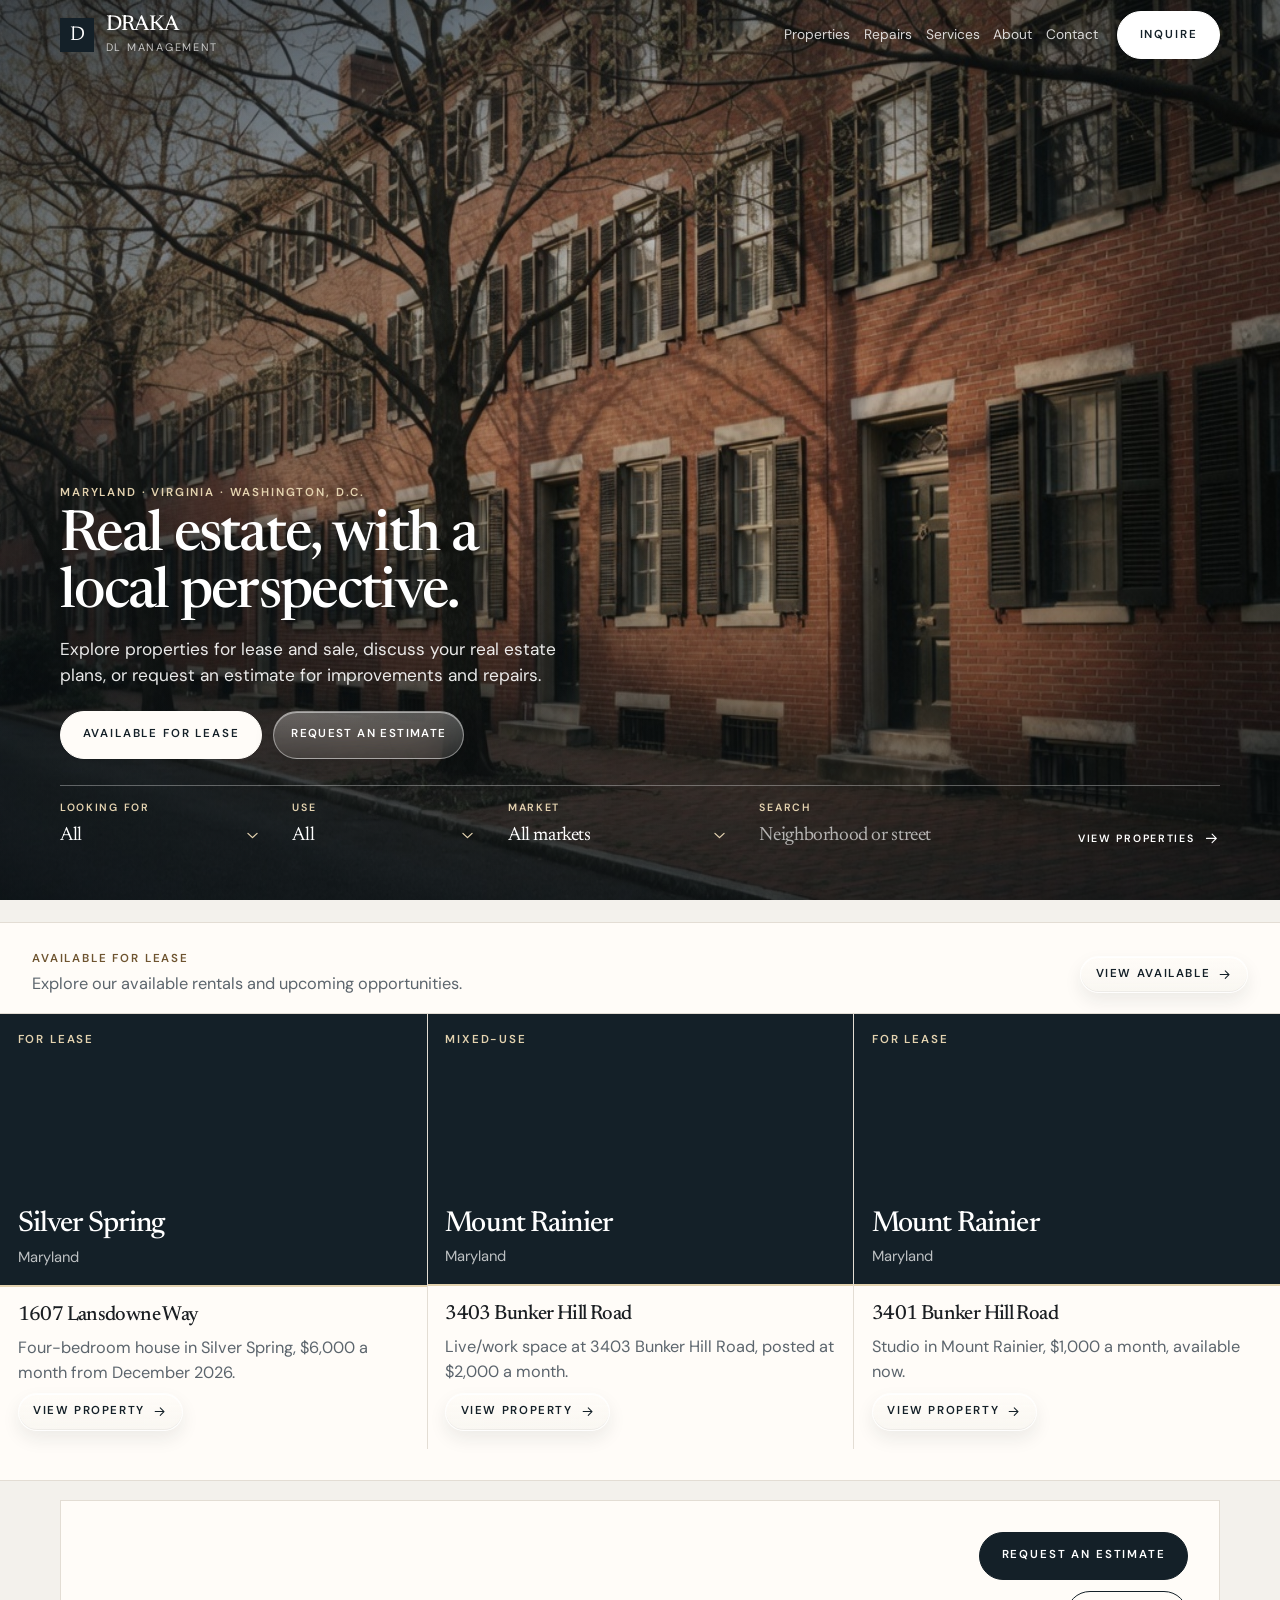
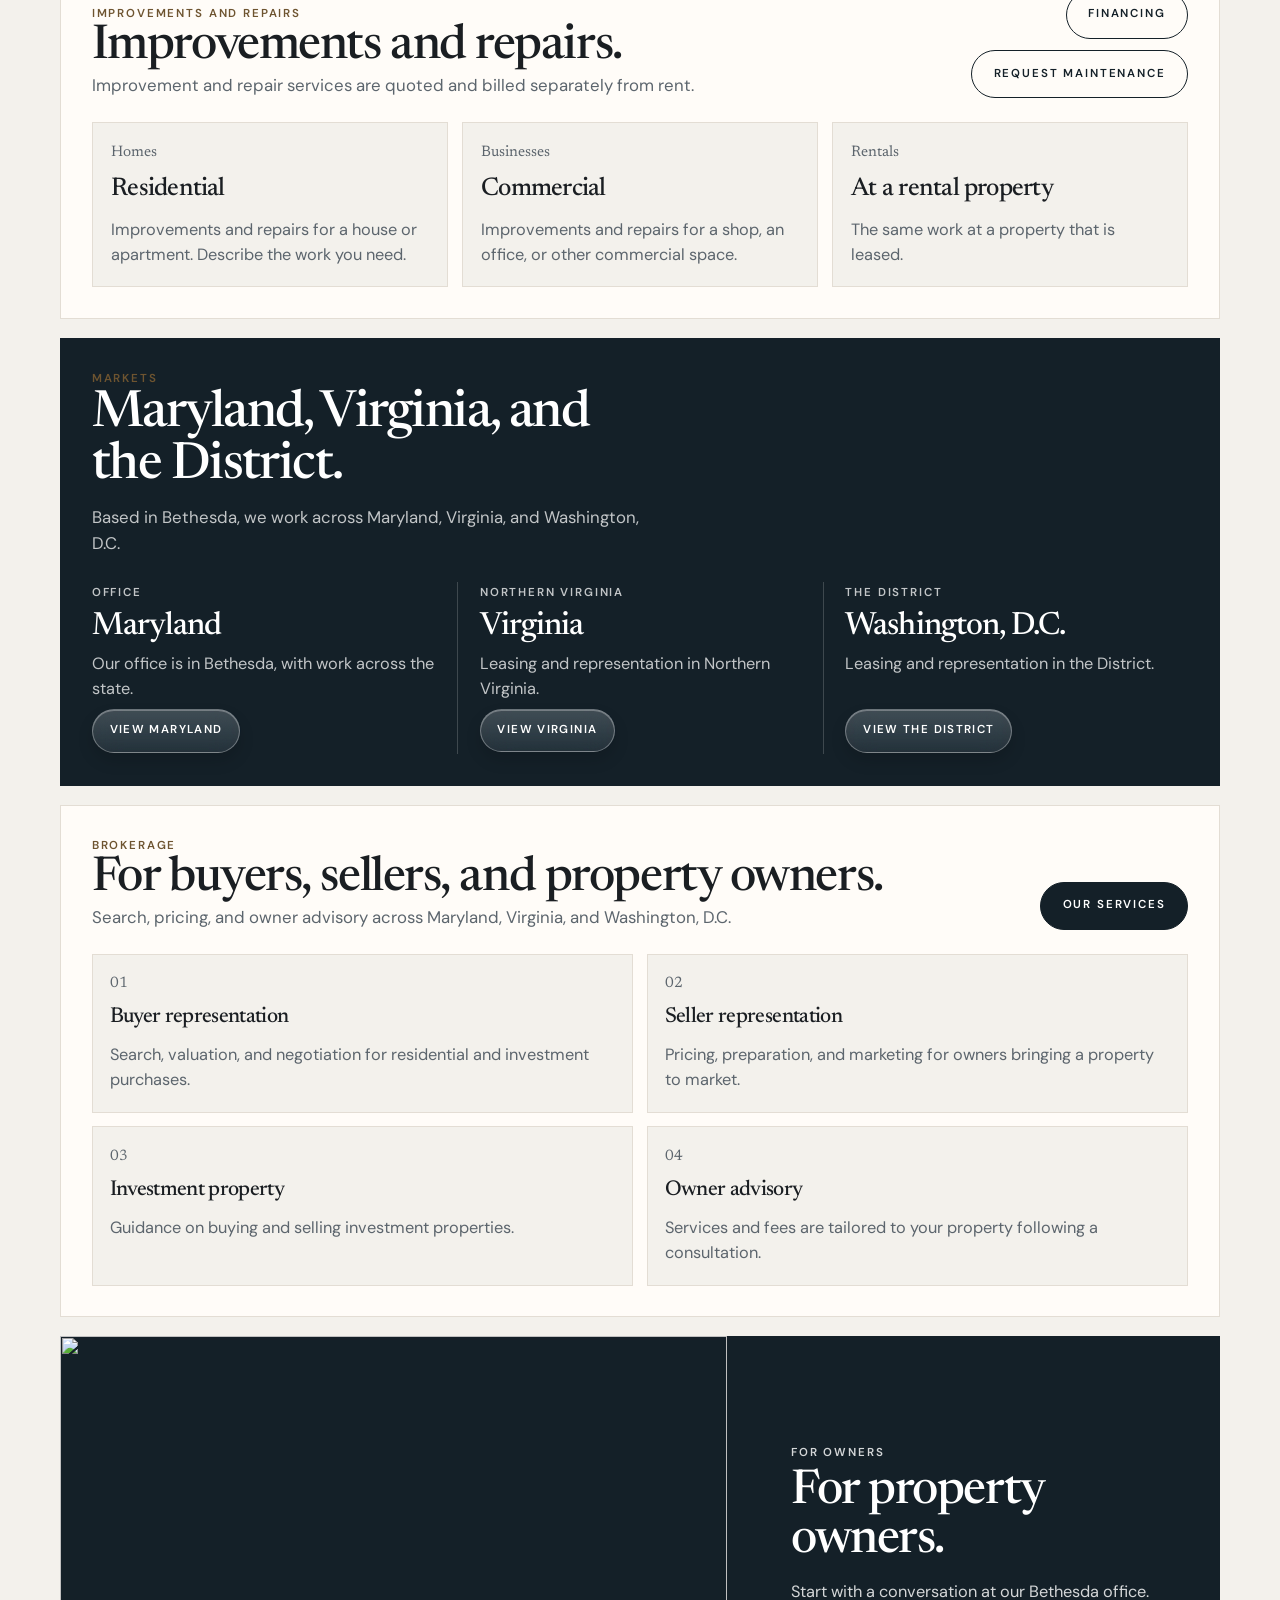
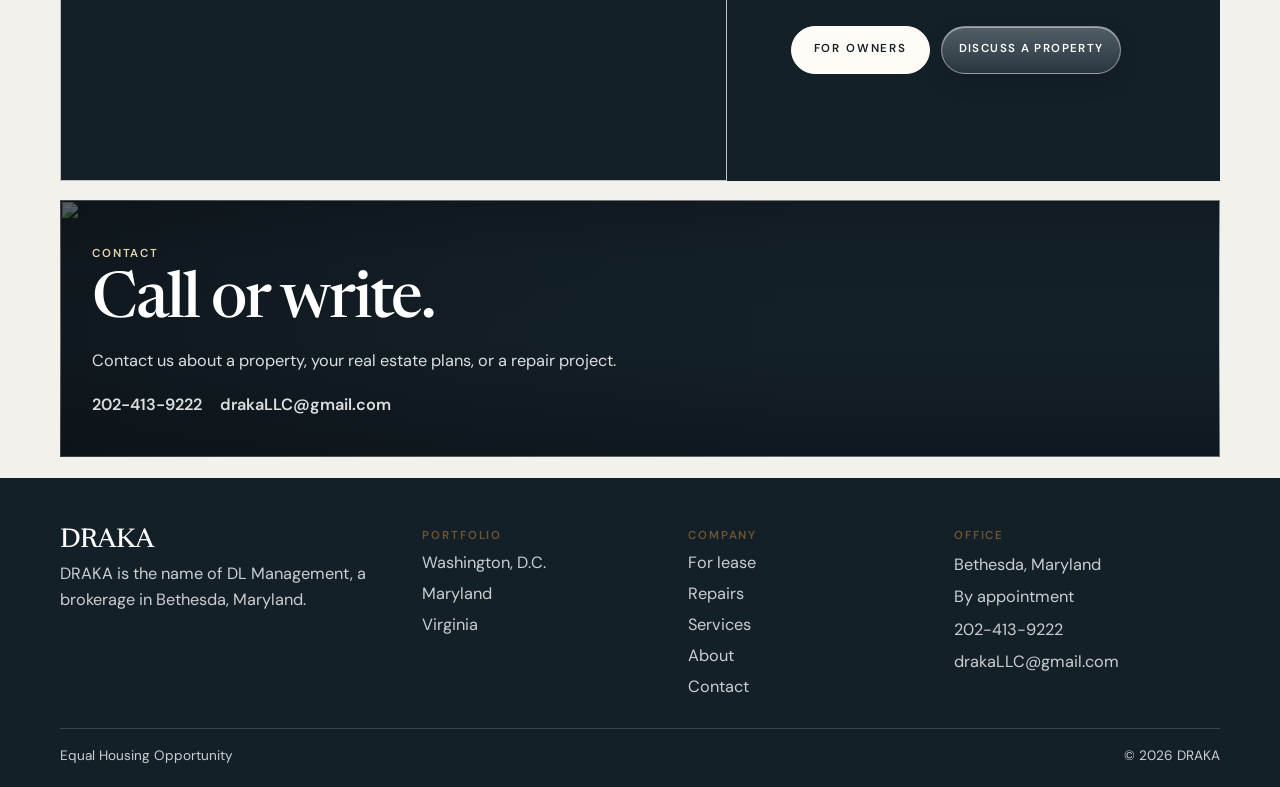
==== index.html @ e7afc197 "Rewrite the public copy and tighten the preview for launch. The preview stays out of search. Product" ====
<!DOCTYPE html>
<html lang="en">
<head>
  <meta charset="utf-8">
  <meta name="viewport" content="width=device-width, initial-scale=1">
  <title>DRAKA — DL Management</title>
  <meta name="description" content="Explore properties for lease and sale, discuss your real estate plans, or request an estimate for improvements and repairs.">
  <meta name="robots" content="noindex, nofollow">
  <link rel="canonical" href="index.html">
  <meta property="og:type" content="website">
  <meta property="og:site_name" content="DRAKA">
  <meta property="og:title" content="DRAKA — DL Management">
  <meta property="og:description" content="Explore properties for lease and sale, discuss your real estate plans, or request an estimate for improvements and repairs.">
  <meta property="og:url" content="https://aidenmvb.github.io/drakca-preview/">
  <meta property="og:image" content="https://aidenmvb.github.io/drakca-preview/images/home-hero.jpg">
  <meta name="twitter:card" content="summary_large_image">
  <meta name="twitter:title" content="DRAKA — DL Management">
  <meta name="twitter:description" content="Explore properties for lease and sale, discuss your real estate plans, or request an estimate for improvements and repairs.">
  <meta name="twitter:image" content="https://aidenmvb.github.io/drakca-preview/images/home-hero.jpg">
  <script type="application/ld+json">{"@context":"https://schema.org","@type":"RealEstateAgent","name":"DRAKA","alternateName":"DL Management","telephone":"+1-202-413-9222","email":"drakaLLC@gmail.com","address":{"@type":"PostalAddress","addressLocality":"Bethesda","addressRegion":"MD","addressCountry":"US"},"areaServed":["Maryland","Virginia","Washington, D.C."]}</script>
  <meta name="theme-color" content="#142028">
  <link rel="icon" href="favicon.svg" type="image/svg+xml">
  <link rel="preconnect" href="https://fonts.googleapis.com">
  <link rel="preconnect" href="https://fonts.gstatic.com" crossorigin>
  <link href="https://fonts.googleapis.com/css2?family=DM+Sans:ital,opsz,wght@0,9..40,400;0,9..40,500;0,9..40,600;0,9..40,700&family=Newsreader:opsz,wght@6..72,400;6..72,500;6..72,600&display=swap" rel="stylesheet">
  <link rel="stylesheet" href="css/styles.css?v=26">
</head>
<body data-page="home">
  <a class="skip" href="#main">Skip to content</a>
  <header class="site-header" id="header">
    <div class="wrap header-inner">
      <a class="brand" href="index.html">
        <span class="brand-mark" aria-hidden="true">D</span>
        <span class="brand-type"><span class="brand-name">DRAKA</span><span class="brand-sub">DL Management</span></span>
      </a>
      <button class="menu-toggle" type="button" aria-expanded="false" aria-controls="nav-panel">Menu</button>
      <nav class="nav-panel" id="nav-panel" aria-label="Primary">
        <a href="properties.html" data-nav="properties">Properties</a>
        <a href="improvements.html" data-nav="improvements">Repairs</a>
        <a href="services.html" data-nav="services">Services</a>
        <a href="about.html" data-nav="about">About</a>
        <a href="contact.html" data-nav="contact">Contact</a>
        <a class="btn nav-inquire" href="contact.html">Inquire</a>
      </nav>
    </div>
  </header>

  <main id="main">
    <section class="hero">
      <img class="hero-media" src="images/home-hero.jpg" alt="Brick townhouses with black shutters along a tree-lined street." width="1280" height="720" fetchpriority="high" decoding="async">
      <div class="hero-shade" aria-hidden="true"></div>
      <div class="wrap hero-content">
        <p class="eyebrow">Maryland · Virginia · Washington, D.C.</p>
        <h1>Real estate, with a local perspective.</h1>
        <p class="lede">Explore properties for lease and sale, discuss your real estate plans, or request an estimate for improvements and repairs.</p>
        <p class="hero-actions">
          <a class="btn" href="#lease">Available for lease</a>
          <a class="btn-glass" href="improvements.html#estimate">Request an estimate</a>
        </p>
        <form class="finder" action="properties.html#page" method="get">
          <label>
            <span>Looking for</span>
            <select name="intent">
              <option value="">All</option>
              <option value="rent">For rent</option>
            </select>
          </label>
          <label>
            <span>Use</span>
            <select name="type">
              <option value="">All</option>
              <option value="Residential">Residential</option>
              <option value="Commercial">Commercial</option>
              <option value="Retail">Retail</option>
            </select>
          </label>
          <label>
            <span>Market</span>
            <select name="state">
              <option value="">All markets</option>
              <option value="Maryland">Maryland</option>
              <option value="Virginia">Virginia</option>
              <option value="Washington, D.C.">Washington, D.C.</option>
            </select>
          </label>
          <label class="finder-query">
            <span>Search</span>
            <input type="search" name="q" placeholder="Neighborhood or street" autocomplete="off">
          </label>
          <button class="finder-go" type="submit">
            <span>View properties</span>
            <svg viewBox="0 0 24 24" aria-hidden="true"><path d="M5 12h14M13 6l6 6-6 6" fill="none" stroke="currentColor" stroke-width="1.6" stroke-linecap="round" stroke-linejoin="round"/></svg>
          </button>
        </form>
      </div>
    </section>

    <section class="section home-lease" id="lease">
      <div class="wrap">
        <div class="lease-intro">
          <h2 class="eyebrow">Available for lease</h2>
          <p class="lease-note">Explore our available rentals and upcoming opportunities.</p>
          <a class="lease-all btn-glass" id="lease-all" href="properties.html#available">View available <svg viewBox="0 0 24 24" aria-hidden="true"><path d="M5 12h14M13 6l6 6-6 6" fill="none" stroke="currentColor" stroke-width="1.6" stroke-linecap="round" stroke-linejoin="round"/></svg></a>
        </div>
        <div class="lease-row" id="lease-preview"></div>
        <p id="lease-empty" class="empty" hidden>No rentals are listed right now. Call us about what is coming available.</p>
      </div>
    </section>

    <section class="section home-repairs" id="repairs">
      <div class="wrap">
        <div class="section-head-row">
          <div>
            <p class="eyebrow">Improvements and repairs</p>
            <h2>Improvements and repairs.</h2>
            <p class="lede">Improvement and repair services are quoted and billed separately from rent.</p>
          </div>
          <div class="hero-actions">
            <a class="btn" href="improvements.html#estimate">Request an estimate</a>
            <a class="btn-line" href="improvements.html#financing">Financing</a>
            <a class="btn-line" href="improvements.html#maintenance">Request maintenance</a>
          </div>
        </div>
        <div class="steps">
          <article class="step">
            <p class="num">Homes</p>
            <h3>Residential</h3>
            <p>Improvements and repairs for a house or apartment. Describe the work you need.</p>
          </article>
          <article class="step">
            <p class="num">Businesses</p>
            <h3>Commercial</h3>
            <p>Improvements and repairs for a shop, an office, or other commercial space.</p>
          </article>
          <article class="step">
            <p class="num">Rentals</p>
            <h3>At a rental property</h3>
            <p>The same work at a property that is leased.</p>
          </article>
        </div>
      </div>
    </section>

    <section class="section home-markets" id="markets">
      <div class="wrap">
        <div class="section-head">
          <p class="eyebrow">Markets</p>
          <h2>Maryland, Virginia, and the District.</h2>
          <p class="lede">Based in Bethesda, we work across Maryland, Virginia, and Washington, D.C.</p>
        </div>
        <div class="markets">
          <a class="market" href="properties.html?state=Maryland#page">
            <p class="kicker">Office</p>
            <h3>Maryland</h3>
            <p>Our office is in Bethesda, with work across the state.</p>
            <span class="btn-glass">View Maryland</span>
          </a>
          <a class="market" href="properties.html?state=Virginia#page">
            <p class="kicker">Northern Virginia</p>
            <h3>Virginia</h3>
            <p>Leasing and representation in Northern Virginia.</p>
            <span class="btn-glass">View Virginia</span>
          </a>
          <a class="market" href="properties.html?state=Washington%2C%20D.C.#page">
            <p class="kicker">The District</p>
            <h3>Washington, D.C.</h3>
            <p>Leasing and representation in the District.</p>
            <span class="btn-glass">View the District</span>
          </a>
        </div>
      </div>
    </section>

    <section class="section home-practice" id="practice">
      <div class="wrap">
        <div class="section-head-row">
          <div>
            <p class="eyebrow">Brokerage</p>
            <h2>For buyers, sellers, and property owners.</h2>
            <p class="lede">Search, pricing, and owner advisory across Maryland, Virginia, and Washington, D.C.</p>
          </div>
          <a class="btn" href="services.html">Our services</a>
        </div>
        <div class="service-grid">
          <article class="service-card"><p class="num">01</p><h3>Buyer representation</h3><p>Search, valuation, and negotiation for residential and investment purchases.</p></article>
          <article class="service-card"><p class="num">02</p><h3>Seller representation</h3><p>Pricing, preparation, and marketing for owners bringing a property to market.</p></article>
          <article class="service-card"><p class="num">03</p><h3>Investment property</h3><p>Guidance on buying and selling investment properties.</p></article>
          <article class="service-card"><p class="num">04</p><h3>Owner advisory</h3><p>Services and fees are tailored to your property following a consultation.</p></article>
        </div>
      </div>
    </section>

    <section class="band">
      <img src="images/clarendon.jpg" alt="" width="1248" height="832" loading="lazy" decoding="async">
      <div class="band-copy">
        <p class="eyebrow">For owners</p>
        <h2>For property owners.</h2>
        <p>Start with a conversation at our Bethesda office.</p>
        <div class="hero-actions">
          <a class="btn" href="services.html#owners">For owners</a>
          <a class="btn-glass" href="services.html#owner-start">Discuss a property</a>
        </div>
      </div>
    </section>

    <section class="close">
      <img src="images/wisconsin.jpg" alt="" width="1248" height="832" loading="lazy" decoding="async">
      <div class="hero-shade" aria-hidden="true"></div>
      <div class="wrap close-copy">
        <p class="eyebrow">Contact</p>
        <h2>Call or write.</h2>
        <p>Contact us about a property, your real estate plans, or a repair project.</p>
        <p class="contact-line">
          <a data-phone href=""></a>
          <a data-email href=""></a>
        </p>
      </div>
    </section>
  </main>

  <footer class="site-footer">
    <div class="wrap foot-grid">
      <div>
        <p class="brand-name">DRAKA</p>
        <p>DRAKA is the name of DL Management, a brokerage in Bethesda, Maryland.</p>
      </div>
      <div>
        <p class="foot-label">Portfolio</p>
        <a href="properties.html?state=Washington%2C%20D.C.">Washington, D.C.</a>
        <a href="properties.html?state=Maryland">Maryland</a>
        <a href="properties.html?state=Virginia">Virginia</a>
      </div>
      <div>
        <p class="foot-label">Company</p>
        <a href="properties.html?intent=rent">For lease</a>
        <a href="improvements.html">Repairs</a>
        <a href="services.html">Services</a>
        <a href="about.html">About</a>
        <a href="contact.html">Contact</a>
      </div>
      <div>
        <p class="foot-label">Office</p>
        <p>Bethesda, Maryland</p>
        <p>By appointment</p>
        <p><a data-phone href=""></a></p>
        <p><a data-email href=""></a></p>
      </div>
    </div>
    <div class="wrap legal">
      <span class="eho">Equal Housing Opportunity</span>
      <span>© <span id="year">2026</span> DRAKA</span>
    </div>
  </footer>
  <script src="js/data.js"></script>
  <script src="js/portal-preview-origin.js"></script>
  <script src="js/portal-config.js"></script>
  <script src="js/portal-listings.js"></script>
  <script src="js/site.js"></script>
</body>
</html>
---- css/styles.css ----
:root {
  --navy: #142028;
  --navy-2: #1d303b;
  --ink: #1a1e22;
  --muted: #5c656d;
  --line: #e3ddd4;
  --bg: #f3f1ec;
  --white: #fffcf8;
  --brass: #6e5430;
  --serif: "Newsreader", "Iowan Old Style", Georgia, serif;
  --sans: "DM Sans", "Avenir Next", "Segoe UI", sans-serif;
  --pad: clamp(1.15rem, 3vw, 2rem);
  --max: 1160px;
  --header: 4.4rem;
  color-scheme: light;
}

*, *::before, *::after { box-sizing: border-box; }
[hidden] { display: none !important; }
html { scroll-behavior: smooth; }
body {
  margin: 0;
  background: var(--bg);
  color: var(--ink);
  font-family: var(--sans);
  font-size: 1.02rem;
  line-height: 1.55;
  text-rendering: optimizeLegibility;
}
body.nav-open { overflow: hidden; }
img { max-width: 100%; display: block; }
button, input, select, textarea { font: inherit; color: inherit; }
button { cursor: pointer; }
h1, h2, h3, p { margin: 0; }
a { color: inherit; }
:focus-visible { outline: 2px solid var(--navy); outline-offset: 3px; }
.hero :focus-visible,
.page-hero :focus-visible,
.close :focus-visible,
.band :focus-visible,
.home-markets :focus-visible { outline-color: #f6f1e6; }
::selection { background: var(--navy); color: white; }

.skip {
  position: absolute; left: var(--pad); top: -4rem;
  background: var(--navy); color: white; padding: 0.5rem 0.75rem; z-index: 80;
}
.skip:focus { top: 0.5rem; }
.wrap { width: min(var(--max), calc(100% - var(--pad) * 2)); margin-inline: auto; }
.eyebrow, .kicker, .foot-label, .filter-label {
  font-size: 0.72rem;
  letter-spacing: 0.16em;
  text-transform: uppercase;
  color: var(--brass);
  font-weight: 600;
}
.lede { color: var(--muted); max-width: 40rem; font-size: 1.05rem; }
h1, h2, .brand-name, .card h3, .market h3 {
  font-family: var(--serif);
  font-weight: 500;
  letter-spacing: -0.03em;
  line-height: 1.02;
}

.site-header {
  position: fixed; inset: 0 0 auto 0; z-index: 40;
  background: transparent;
  border-bottom: 1px solid transparent;
  color: white;
  transition: background .2s ease, border-color .2s ease, color .2s ease;
}
.site-header.is-scrolled,
body.nav-open .site-header {
  background: var(--white);
  border-bottom-color: var(--line);
  color: var(--navy);
}
.header-inner {
  height: var(--header);
  display: flex;
  align-items: center;
  gap: 1.25rem;
  position: relative;
}
.brand {
  display: flex; align-items: center; gap: 0.7rem;
  text-decoration: none; margin-right: auto;
}
.brand-mark {
  width: 2.15rem; height: 2.15rem;
  display: grid; place-items: center;
  background: var(--navy); color: white;
  font-family: var(--serif); font-size: 1.25rem;
}
.brand-name { display: block; font-size: 1.35rem; line-height: 1; color: inherit; }
.brand-sub {
  display: block; margin-top: 0.15rem;
  font-family: var(--sans); font-size: 0.68rem;
  letter-spacing: 0.16em; text-transform: uppercase; color: inherit; opacity: .72;
}
.nav-panel { display: flex; align-items: center; gap: 0.85rem; }
.nav-panel a:not(.btn) {
  text-decoration: none;
  font-size: 0.86rem;
  color: inherit;
  opacity: .82;
  padding: 0.35rem 0;
  border-bottom: 2px solid transparent;
}
.nav-panel a:not(.btn):hover { opacity: 1; }
.nav-panel a[aria-current="page"] { opacity: 1; border-bottom-color: #e4d3b0; }
.site-header.is-scrolled .nav-panel a[aria-current="page"],
body.nav-open .site-header .nav-panel a[aria-current="page"] { border-bottom-color: var(--brass); }
.nav-inquire {
  margin-left: 0.35rem;
  min-height: 2.5rem;
  padding: 0 1.15rem;
  opacity: 1;
  background: white;
  color: var(--navy);
  border-color: white;
}
.site-header.is-scrolled .nav-inquire,
body.nav-open .nav-inquire {
  background: var(--navy);
  color: white;
  border-color: var(--navy);
}
.menu-toggle {
  display: none;
  height: 2.5rem; padding: 0 0.85rem;
  border: 1px solid rgba(255,255,255,.55);
  background: transparent;
  color: inherit;
}
.site-header.is-scrolled .menu-toggle,
body.nav-open .menu-toggle {
  border-color: var(--line);
  background: var(--white);
  color: var(--navy);
}

.btn, .btn-ghost, .btn-line, .btn-text {
  display: inline-flex; align-items: center; justify-content: center;
  text-decoration: none;
  font-size: 0.72rem; font-weight: 600;
  letter-spacing: 0.16em; text-transform: uppercase;
  transition: background .3s ease, color .3s ease, border-color .3s ease;
}
.btn, .btn-line, .btn-glass {
  max-width: 100%;
  white-space: normal;
  text-align: center;
  line-height: 1.3;
}
.btn, .btn-line {
  min-height: 3rem; padding: 0.75rem 1.35rem;
  border: 1px solid transparent; border-radius: 999px;
}
.btn { background: var(--navy); color: white; border-color: var(--navy); }
.site-header .nav-inquire { background: white; color: var(--navy); border-color: white; }
.site-header.is-scrolled .nav-inquire,
body.nav-open .site-header .nav-inquire { background: var(--navy); color: white; border-color: var(--navy); }
.btn:hover { background: #0d171c; }
.btn-text, .btn-ghost {
  min-height: 0; padding: 0.35rem 0;
  background: none; border: 0; border-radius: 0;
  color: inherit;
  border-bottom: 1px solid transparent;
}
.btn-text:hover, .btn-ghost:hover { border-bottom-color: currentColor; }
.btn-line { background: transparent; color: var(--navy); border-color: var(--navy); }
.btn-line:hover { background: var(--navy); color: white; }
.btn-block { width: 100%; }
.btn-glass {
  display: inline-flex;
  align-items: center;
  justify-content: center;
  gap: 0.45rem;
  min-height: 2.7rem;
  min-width: 0;
  padding: 0.65rem 1.05rem;
  border-radius: 999px;
  text-decoration: none;
  font-size: 0.72rem;
  font-weight: 600;
  letter-spacing: 0.12em;
  text-transform: uppercase;
  color: var(--navy);
  background: linear-gradient(180deg, rgba(255,252,248,.78), rgba(243,241,236,.48));
  border: 1px solid rgba(255,255,255,.82);
  box-shadow:
    inset 0 1px 0 rgba(255,255,255,.92),
    inset 0 -1px 0 rgba(20,32,40,.05),
    0 8px 18px rgba(20,32,40,.08);
  backdrop-filter: blur(16px) saturate(1.45);
  -webkit-backdrop-filter: blur(16px) saturate(1.45);
}
.btn-glass:hover {
  color: var(--navy);
  background: linear-gradient(180deg, rgba(255,252,248,.92), rgba(243,241,236,.7));
}
.btn-glass-strong {
  color: white;
  background: linear-gradient(180deg, rgba(56,78,92,.78), rgba(20,32,40,.72));
  border-color: rgba(255,255,255,.28);
  box-shadow:
    inset 0 1px 0 rgba(255,255,255,.32),
    0 10px 22px rgba(20,32,40,.16);
}
.btn-glass-strong:hover { color: white; background: linear-gradient(180deg, rgba(56,78,92,.9), rgba(20,32,40,.84)); }
.btn-glass-plain {
  letter-spacing: 0;
  text-transform: none;
  font-size: 0.95rem;
}
.hero .btn-glass,
.page-hero .btn-glass,
.band .btn-glass,
.close .btn-glass {
  color: white;
  background: linear-gradient(180deg, rgba(255,255,255,.28), rgba(255,255,255,.1));
  border-color: rgba(255,255,255,.42);
  box-shadow:
    inset 0 1px 0 rgba(255,255,255,.48),
    0 8px 20px rgba(0,0,0,.16);
}
.hero .btn-glass:hover,
.page-hero .btn-glass:hover,
.band .btn-glass:hover,
.close .btn-glass:hover {
  color: white;
  background: linear-gradient(180deg, rgba(255,255,255,.4), rgba(255,255,255,.16));
}

.hero {
  position: relative;
  width: 100%;
  max-width: 100%;
  min-width: 0;
  min-height: 100svh;
  display: flex;
  align-items: flex-end;
  color: white;
  background: var(--navy);
  overflow: hidden;
}
.hero-media, .hero-shade { position: absolute; inset: 0; }
.hero-media { width: 100%; height: 100%; max-width: none; object-fit: cover; object-position: 58% 42%; }
.hero-shade {
  background:
    linear-gradient(180deg, rgba(10,16,20,.62) 0%, rgba(10,16,20,.18) 22%, rgba(10,16,20,.12) 48%, rgba(10,16,20,.72) 100%),
    linear-gradient(100deg, rgba(10,16,20,.5) 0%, rgba(10,16,20,.16) 46%, rgba(10,16,20,0) 72%);
}
body[data-page="home"] .hero-media { object-position: 68% 46%; }
body[data-page="home"] .hero-shade {
  background:
    linear-gradient(180deg, rgba(10,16,20,.36) 0%, rgba(10,16,20,.04) 24%, rgba(10,16,20,0) 56%, rgba(10,16,20,.5) 100%),
    linear-gradient(96deg, rgba(10,16,20,.5) 0%, rgba(10,16,20,.16) 36%, rgba(10,16,20,0) 64%);
}
.page-hero .hero-shade {
  background: linear-gradient(180deg, rgba(10,16,20,.48) 0%, rgba(10,16,20,.06) 30%, rgba(10,16,20,.08) 58%, rgba(10,16,20,.7) 100%);
}
.hero-content {
  position: relative;
  z-index: 1;
  min-width: 0;
  width: min(var(--max), calc(100vw - var(--pad) * 2));
  max-width: calc(100vw - var(--pad) * 2);
  padding: 0 0 2.4rem;
}
.finder {
  --finder-line: rgba(20, 32, 40, 0.16);
  --finder-ink: var(--ink);
  --finder-label: var(--brass);
  --finder-muted: var(--muted);
  --finder-chevron: url("data:image/svg+xml;utf8,<svg xmlns='http://www.w3.org/2000/svg' viewBox='0 0 12 8' fill='none'><path d='M1 1.5 6 6.5 11 1.5' stroke='%238d7044' stroke-width='1.4' stroke-linecap='round' stroke-linejoin='round'/></svg>");
  display: grid;
  grid-template-columns: 0.9fr 0.9fr 1.05fr 1.35fr auto;
  align-items: stretch;
  margin-top: 1.65rem;
  max-width: 100%;
  background: transparent;
  color: var(--finder-ink);
  border: 0;
  border-top: 1px solid var(--finder-line);
  box-shadow: none;
}
.hero .finder {
  --finder-line: rgba(255, 255, 255, 0.32);
  --finder-ink: white;
  --finder-label: #e4d3b0;
  --finder-muted: rgba(255, 255, 255, 0.66);
  --finder-chevron: url("data:image/svg+xml;utf8,<svg xmlns='http://www.w3.org/2000/svg' viewBox='0 0 12 8' fill='none'><path d='M1 1.5 6 6.5 11 1.5' stroke='%23e4d3b0' stroke-width='1.4' stroke-linecap='round' stroke-linejoin='round'/></svg>");
  color-scheme: dark;
}
.finder label {
  display: grid;
  align-content: center;
  gap: 0.28rem;
  min-width: 0;
  padding: 0.85rem 1.05rem 0.7rem 0;
  border-right: 0;
}
.finder label + label { padding-left: 1.05rem; }
.finder label span {
  font-size: 0.66rem;
  letter-spacing: 0.16em;
  text-transform: uppercase;
  color: var(--finder-label);
  font-weight: 600;
}
.finder select,
.finder input {
  width: 100%;
  min-width: 0;
  border: 0;
  border-radius: 0;
  background: transparent;
  padding: 0;
  min-height: 1.7rem;
  font-family: var(--serif);
  font-size: 1.2rem;
  letter-spacing: -0.02em;
  color: var(--finder-ink);
  box-shadow: none;
}
.finder input::placeholder { color: var(--finder-muted); font-family: var(--serif); }
.finder select {
  appearance: none;
  background-image: var(--finder-chevron);
  background-repeat: no-repeat;
  background-position: right 0.05rem center;
  background-size: 0.7rem;
  padding-right: 1.2rem;
  cursor: pointer;
}
.hero .finder select option { color: var(--ink); background: var(--white); }
.finder-go {
  align-self: end;
  display: inline-flex;
  align-items: center;
  justify-content: flex-end;
  gap: 0.55rem;
  margin: 0 0 0.55rem 0.75rem;
  min-height: 0;
  padding: 0.35rem 0;
  border: 0;
  border-radius: 0;
  background: transparent;
  color: var(--finder-ink);
  font-size: 0.66rem;
  font-weight: 600;
  letter-spacing: 0.16em;
  text-transform: uppercase;
}
.finder-go svg { width: 1.05rem; height: 1.05rem; flex: none; }
.finder-go:hover { background: transparent; border-bottom: 1px solid currentColor; filter: none; }
.finder-page { margin-top: 0; margin-bottom: 1.35rem; }
.hero .btn, .close .btn, .band .btn { background: var(--white); color: var(--navy); border-color: var(--white); }
.hero .btn:hover, .close .btn:hover, .band .btn:hover { background: #f7f4ee; }
.scroll-cue {
  position: absolute; z-index: 1; right: max(var(--pad), calc((100% - var(--max)) / 2));
  bottom: 1.5rem;
  display: inline-flex; align-items: center; gap: 0.75rem;
  color: rgba(255,255,255,.78);
  text-decoration: none;
  font-size: 0.68rem; font-weight: 700;
  letter-spacing: 0.18em; text-transform: uppercase;
}
.scroll-cue:hover { color: white; }
.scroll-line { width: 2.5rem; height: 1px; background: currentColor; }
.hero .eyebrow { color: #e4d3b0; }
.hero h1 {
  margin: 0.45rem 0 0.75rem;
  font-size: clamp(2.35rem, 4.4vw, 4.05rem);
  max-width: min(12.2em, 100%);
  text-wrap: balance;
  color: white;
}
.hero .lede { color: rgba(255,255,255,.9); font-size: 1.08rem; max-width: 32rem; }
.hero-actions { display: flex; flex-wrap: wrap; gap: 0.7rem; margin-top: 1.35rem; }
.contact-line { display: flex; flex-wrap: wrap; gap: 0.35rem 1.15rem; margin-top: 1.15rem; }
.contact-line a { font-weight: 600; text-decoration: none; border-bottom: 1px solid transparent; }
.contact-line a:hover { border-bottom-color: currentColor; }

.section { padding: clamp(3.2rem, 6vw, 5.2rem) 0; }
section[id], #estimate, #owner-start { scroll-margin-top: calc(var(--header) + 0.75rem); }
body[data-page="properties"] #page {
  scroll-margin-top: var(--header);
  box-shadow: 0 -3rem 0 var(--bg);
}
.markets-section { padding-bottom: clamp(2.6rem, 5vw, 4rem); }
.section-follow { padding-top: 0; }
.section-head { margin-bottom: 1.6rem; max-width: 40rem; }
.section-head h2, .page-hero h1 { font-size: clamp(2.3rem, 4vw, 3.4rem); }
.section-head .lede, .page-hero .lede { margin-top: 0.75rem; }
.section-head-row {
  display: flex; justify-content: space-between; align-items: flex-end; gap: 1.5rem;
  margin-bottom: 1.5rem;
}
.section-head-row h2 { font-size: clamp(2.1rem, 4vw, 3rem); }

.property-tease { padding: 2.1rem 0 0.2rem; }
.property-tease .wrap { display: flex; flex-direction: column; align-items: center; }
.bubbles {
  display: flex;
  flex-wrap: wrap;
  justify-content: center;
  gap: 1.15rem 1.6rem;
  width: 100%;
}
.bubble {
  width: 7.4rem;
  display: flex;
  flex-direction: column;
  align-items: center;
  gap: 0.55rem;
  text-align: center;
  text-decoration: none;
  color: var(--ink);
}
.bubble-photo {
  position: relative;
  width: 5.35rem;
  height: 5.35rem;
  border-radius: 50%;
  display: block;
}
.bubble-photo img,
.bubble-mark {
  width: 100%;
  height: 100%;
  border-radius: 50%;
  object-fit: cover;
  background: var(--white);
  border: 1px solid var(--line);
  display: block;
}
.bubble-mark {
  display: grid;
  place-items: center;
  font-family: var(--serif);
  font-size: 1.35rem;
  color: var(--navy);
}
.bubble-facts {
  position: absolute;
  inset: 0;
  border-radius: 50%;
  background: rgba(20, 32, 40, 0.9);
  color: white;
  display: flex;
  flex-direction: column;
  justify-content: center;
  align-items: center;
  gap: 0.22rem;
  padding: 0.75rem;
  text-align: center;
  font-size: 0.68rem;
  line-height: 1.25;
  opacity: 0;
  transition: opacity .18s ease;
}
.bubble:hover .bubble-facts,
.bubble:focus-visible .bubble-facts { opacity: 1; }
.bubble-name {
  font-family: var(--serif);
  font-size: 0.98rem;
  line-height: 1.2;
}
.bubble-place {
  color: var(--muted);
  font-size: 0.78rem;
  line-height: 1.3;
}
.bubble:hover .bubble-name { text-decoration: underline; text-underline-offset: 0.14em; }
.shop {
  display: flex;
  flex-wrap: wrap;
  justify-content: center;
  gap: 2.4rem 2.1rem;
  padding: 0.4rem 0 1rem;
}
.shop .bubble { width: 11rem; }
.shop .bubble-photo { width: 9.6rem; height: 9.6rem; }
.shop .bubble-facts { font-size: 0.84rem; padding: 1.1rem; gap: 0.35rem; }
.shop .bubble-name { font-size: 1.15rem; }
.apply-panel h2 { font-size: 1.8rem; margin: 0.35rem 0 0.2rem; }
.apply-panel ol { margin: 0.85rem 0 1.15rem; padding-left: 1.15rem; color: var(--muted); }
.apply-panel li + li { margin-top: 0.45rem; }
.apply-note { margin-top: 0.9rem; font-size: 0.92rem; }
.apply-note a { font-weight: 600; }
.see-properties {
  display: inline-flex;
  flex-direction: row;
  align-items: center;
  gap: 0.7rem;
  margin-top: 1.7rem;
  color: var(--navy);
  font-weight: 600;
  font-size: 0.72rem;
  letter-spacing: 0.16em;
  text-transform: uppercase;
  text-decoration: none;
}
.see-properties:hover { color: var(--brass); }
.see-arrow {
  width: 2.15rem;
  height: 2.15rem;
  border: 1px solid currentColor;
  border-radius: 50%;
  display: grid;
  place-items: center;
}
.see-arrow svg { width: 0.95rem; height: 0.95rem; display: block; }

.home-lease,
.home-repairs,
.home-markets,
.home-practice {
  background: transparent;
  border: 0;
  padding: 0 0 1.2rem;
}
.home-lease { padding-top: 1.35rem; }
.home-lease > .wrap,
.home-repairs > .wrap,
.home-markets > .wrap,
.home-practice > .wrap {
  border: 1px solid var(--line);
  padding: clamp(1.35rem, 2.4vw, 2rem);
}
.home-lease > .wrap,
.home-repairs > .wrap,
.home-practice > .wrap { background: var(--white); }
.home-markets > .wrap {
  background: var(--navy);
  border-color: var(--navy);
  color: white;
}

.lease-intro {
  display: grid;
  grid-template-columns: minmax(0, 1fr) auto;
  grid-template-areas:
    "eyebrow link"
    "note link";
  gap: 0.35rem 1.5rem;
  align-items: center;
  margin-bottom: 1.25rem;
  padding-bottom: 1.05rem;
  border-bottom: 1px solid var(--line);
}
.lease-intro .eyebrow { grid-area: eyebrow; font-family: var(--sans); }
.lease-note {
  grid-area: note;
  margin: 0;
  padding: 0;
  border: 0;
  color: var(--muted);
  max-width: 36rem;
}
.lease-all { grid-area: link; justify-self: end; }
.lease-all, .preview-link {
  display: inline-flex;
  align-items: center;
  gap: 0.45rem;
  color: var(--brass);
  font-size: 0.72rem;
  font-weight: 600;
  letter-spacing: 0.14em;
  text-transform: uppercase;
  text-decoration: none;
}
.lease-all svg, .preview-link svg { width: 0.95rem; height: 0.95rem; flex: none; }
.lease-all.btn-glass, .preview-link.btn-glass {
  color: var(--navy);
  min-height: 2.35rem;
  padding: 0 0.9rem;
}
.preview-link.btn-glass { align-self: flex-start; }
.lease-all.btn-glass:hover, .preview-card:hover .preview-link.btn-glass { color: var(--navy); }
.lease-row {
  display: grid;
  grid-template-columns: repeat(3, 1fr);
  gap: 0.9rem;
  align-items: stretch;
}
.home-lease {
  padding: 1.35rem 0 1.2rem;
  background: transparent;
}
.home-lease > .wrap {
  width: 100%;
  max-width: none;
  margin-inline: 0;
  border-left: 0;
  border-right: 0;
  padding-left: 0;
  padding-right: 0;
}
.home-lease .lease-intro {
  margin-bottom: 0;
  padding-left: var(--pad);
  padding-right: var(--pad);
}
.home-lease .lease-row {
  gap: 0;
  margin-top: 0;
}
.home-lease .preview-card {
  border: 0;
  border-radius: 0;
  background: var(--white);
}
.home-lease .preview-card + .preview-card { border-left: 1px solid var(--line); }
.preview-card {
  display: flex;
  flex-direction: column;
  min-height: 100%;
  text-decoration: none;
  color: inherit;
  background: var(--bg);
  border: 1px solid var(--line);
}
.preview-card:hover { border-color: #cfc6b8; }
.preview-face {
  display: flex;
  flex-direction: column;
  align-items: flex-start;
  aspect-ratio: 5 / 3.2;
  padding: 1.05rem 1.1rem 1rem;
  background: var(--navy);
  color: white;
  border-bottom: 2px solid #e4d3b0;
}
.preview-kicker {
  font-size: 0.72rem;
  font-weight: 600;
  letter-spacing: 0.16em;
  text-transform: uppercase;
  color: #e4d3b0;
}
.preview-mark {
  margin-top: auto;
  font-family: var(--serif);
  font-size: clamp(1.8rem, 2.15vw, 2.2rem);
  font-weight: 500;
  letter-spacing: -0.03em;
  line-height: 1.02;
}
.preview-where { margin-top: 0.4rem; color: rgba(255,255,255,.72); font-size: 0.92rem; }
.preview-body {
  display: flex;
  flex-direction: column;
  gap: 0.5rem;
  flex: 1;
  padding: 1.05rem 1.1rem 1.15rem;
  background: var(--white);
}
.preview-title {
  font-family: var(--serif);
  font-size: clamp(1.28rem, 1.5vw, 1.48rem);
  font-weight: 500;
  letter-spacing: -0.03em;
  line-height: 1.12;
}
.preview-copy { color: var(--muted); }
.preview-link { margin-top: auto; padding-top: 0.85rem; }
.preview-card:hover .preview-title { text-decoration: underline; text-underline-offset: 0.14em; }

.home-repairs .steps { gap: 0.85rem; }
.home-repairs .step {
  background: var(--bg);
  border: 1px solid var(--line);
  padding: 1.1rem 1.15rem 1.2rem;
}
.home-repairs .step h3 { font-size: clamp(1.45rem, 2vw, 1.75rem); }

.home-markets .section-head { max-width: 36rem; }
.home-markets h2 { color: white; }
.home-markets .lede { color: rgba(255,255,255,.74); }
.home-markets .markets { gap: 0; margin-top: 0.15rem; }
.home-markets .market {
  background: transparent;
  border: 0;
  border-left: 1px solid rgba(255,255,255,.18);
  padding: 0.15rem 1.35rem 0.1rem;
  gap: 0.5rem;
}
.home-markets .market:first-child { border-left: 0; padding-left: 0; }
.home-markets .market h3 { color: white; font-size: clamp(1.85rem, 2.5vw, 2.4rem); }
.home-markets .market p { color: rgba(255,255,255,.74); }
.home-markets a.market .btn-glass {
  margin-top: auto;
  align-self: flex-start;
  color: white;
  background: linear-gradient(180deg, rgba(255,255,255,.2), rgba(255,255,255,.08));
  border-color: rgba(255,255,255,.32);
  box-shadow: inset 0 1px 0 rgba(255,255,255,.28), 0 8px 16px rgba(0,0,0,.14);
}
.home-markets a.market:hover .btn-glass { color: white; background: linear-gradient(180deg, rgba(255,255,255,.3), rgba(255,255,255,.12)); }

.home-practice .service-grid { grid-template-columns: 1fr 1fr; gap: 0.85rem; }
.home-practice .service-card {
  background: var(--bg);
  padding: 1.1rem 1.05rem 1.2rem;
}
.home-practice .service-card h3 { font-size: 1.35rem; }

body[data-page="home"] .band,
body[data-page="home"] .close {
  width: min(var(--max), calc(100% - var(--pad) * 2));
  margin-inline: auto;
}
body[data-page="home"] .band { margin-bottom: 1.2rem; }
body[data-page="home"] .close { margin-bottom: 1.35rem; min-height: 0; }
body[data-page="missing"] main { padding-top: calc(var(--header) + 1.5rem); }
body[data-page="missing"] h1 { font-size: clamp(2.4rem, 5vw, 3.6rem); max-width: 12em; }
body[data-page="missing"] .hero-actions { margin-top: 1.4rem; }
body[data-page="home"] .close-copy { padding: 2.8rem 0 2.4rem; }

.markets { display: grid; grid-template-columns: repeat(3, 1fr); gap: 1rem; }
.market {
  background: var(--white);
  border: 1px solid var(--line);
  padding: 1.3rem 1.25rem 1.15rem;
  display: flex; flex-direction: column; gap: 0.8rem;
  min-height: 100%;
}
.market h3 { font-size: 1.8rem; }
.market ul { margin: 0; padding: 0; list-style: none; color: var(--muted); }
.market li + li { margin-top: 0.25rem; }
a.market { text-decoration: none; color: inherit; }
.market a { margin-top: auto; color: var(--navy); }
a.market .btn-text, a.market .btn-glass { margin-top: auto; align-self: flex-start; }
a.market:hover h3 { text-decoration: underline; text-underline-offset: 0.14em; }

.book-groups { display: flex; flex-direction: column; gap: 3.4rem; }
.book-group .section-head { margin-bottom: 1.35rem; }
.book-group .section-head h2 { margin: 0; font-size: clamp(2.1rem, 4vw, 3rem); }
.book-group .lede { margin: 0.55rem 0 0; }
.book, .featured {
  display: grid;
  grid-template-columns: repeat(3, 1fr);
  gap: 1.35rem 1rem;
}
.book:has(> .card:only-child) { grid-template-columns: minmax(0, 38rem); }
.card {
  display: flex; flex-direction: column;
  text-decoration: none; color: inherit;
  border-radius: 22px;
  overflow: hidden;
  background: linear-gradient(180deg, rgba(255,252,248,.74), rgba(243,241,236,.46));
  border: 1px solid rgba(255,255,255,.86);
  box-shadow:
    inset 0 1px 0 rgba(255,255,255,.96),
    inset 0 -1px 0 rgba(20,32,40,.04),
    0 12px 26px rgba(20,32,40,.07);
  backdrop-filter: blur(18px) saturate(1.45);
  -webkit-backdrop-filter: blur(18px) saturate(1.45);
}
.card:hover {
  background: linear-gradient(180deg, rgba(255,252,248,.9), rgba(243,241,236,.62));
  box-shadow:
    inset 0 1px 0 rgba(255,255,255,.98),
    0 16px 30px rgba(20,32,40,.1);
}
.card figure { margin: 0; overflow: hidden; background: #e7e2da; }
.card figure.card-photo-empty {
  display: flex;
  align-items: center;
  justify-content: center;
  aspect-ratio: auto;
  min-height: 0;
  padding: 0.85rem 1rem 0.8rem;
  background: transparent;
  border-bottom: 1px solid var(--line);
}
.card-photo-empty .listing-photo-note {
  max-width: none;
  padding: 0;
  color: var(--muted);
  font-size: 0.98rem;
}
.card img { width: 100%; aspect-ratio: 3/2; object-fit: cover; transition: transform .45s ease; }
.photo-caption {
  margin: 0.4rem 0 0;
  color: var(--muted);
  font-size: 0.75rem;
  letter-spacing: 0.14em;
  text-transform: uppercase;
}
.card .photo-caption { margin: 0; padding: 0.55rem 1.15rem 0; }
.card:hover img { transform: scale(1.035); }
.card-body { padding: 1.05rem 1.15rem 1.15rem; }
.card h3 { font-size: 1.45rem; margin: 0.3rem 0 0.25rem; }
.card .meta, .card .open-note { color: var(--muted); font-size: 0.92rem; }
.card .open-note { color: var(--navy); margin-top: 0.35rem; font-weight: 600; }
.card:hover h3 { text-decoration: underline; text-underline-offset: 0.14em; }

.service-grid { display: grid; grid-template-columns: 1fr 1fr; gap: 1rem; }
.service-card, .info-card, .step, .quote {
  background: var(--white);
  border: 1px solid var(--line);
  padding: 1.25rem 1.2rem 1.3rem;
}
.service-card h3, .info-card h2, .info-card h3, .step h3 { font-family: var(--serif); font-size: 1.55rem; font-weight: 500; margin: 0.35rem 0 0.45rem; letter-spacing: -0.03em; }
.service-card p, .info-card p, .step p { color: var(--muted); }
.num { font-family: var(--serif); color: var(--brass); font-size: 0.95rem; }

.band {
  display: grid;
  grid-template-columns: 1.15fr 0.85fr;
  background: var(--navy);
  color: white;
}
.band img { width: 100%; height: 100%; min-height: 320px; object-fit: cover; }
.band-copy { padding: clamp(2rem, 5vw, 4rem); display: flex; flex-direction: column; justify-content: center; }
.band h2 { font-size: clamp(2rem, 4vw, 3rem); margin: 0.4rem 0 0.8rem; }
.band p { color: rgba(255,255,255,.82); max-width: 36rem; }
.band .hero-actions { margin-top: 1.35rem; }
.band .btn { align-self: flex-start; }

.close {
  position: relative;
  min-height: clamp(28rem, 70vh, 40rem);
  display: flex; align-items: flex-end;
  color: white;
  background: var(--navy);
  overflow: hidden;
}
.close img { position: absolute; inset: 0; width: 100%; height: 100%; object-fit: cover; object-position: center 40%; }
.close-copy { position: relative; z-index: 1; padding: 4rem 0 3.4rem; }
.close h2 { font-size: clamp(2.4rem, 5vw, 4rem); margin: 0.45rem 0 0.8rem; }
.close p { color: rgba(255,255,255,.86); max-width: 34rem; }
.close .eyebrow { color: #e4d3b0; }

.quotes { display: grid; grid-template-columns: repeat(3, 1fr); gap: 1rem; }
.quote blockquote {
  margin: 0.6rem 0 1rem;
  font-family: var(--serif);
  font-size: 1.35rem;
  line-height: 1.25;
  letter-spacing: -0.02em;
}
.quote figcaption { color: var(--muted); font-size: 0.9rem; }

.page-hero {
  position: relative;
  height: 100svh;
  min-height: 100svh;
  max-height: 100svh;
  display: flex;
  align-items: flex-end;
  color: white;
  background: var(--navy);
  overflow: hidden;
  padding: 0;
}
.page-hero .hero-media { object-position: center 46%; }
.page-hero .wrap { position: relative; z-index: 1; width: min(var(--max), calc(100% - var(--pad) * 2)); padding: 0 0 5.2rem; }
.page-hero h1 {
  max-width: min(16ch, 100%);
  color: white;
  text-wrap: balance;
  margin-top: 0.5rem;
  font-size: clamp(2.35rem, 4.4vw, 4.05rem);
}
.page-action { margin-top: 1.6rem; }
.page-hero .lede { color: rgba(255,255,255,.88); max-width: 34rem; }
.page-hero .eyebrow { color: #e4d3b0; }
.page-hero .btn { background: var(--white); color: var(--navy); border-color: var(--white); }
.page-hero.page-hero-plain {
  height: auto;
  min-height: 0;
  max-height: none;
  padding-top: calc(var(--header) + 2.75rem);
}
.page-hero.page-hero-plain .wrap { padding-bottom: 2.8rem; }
.page-hero.page-hero-plain .scroll-cue { display: none; }
.page-hero.page-hero-plain h1 { max-width: 16ch; }

.filter-bar {
  display: grid;
  gap: 0.9rem;
  background: var(--white);
  border: 1px solid var(--line);
  padding: 1rem;
  margin: 1.4rem 0 1rem;
}
.filter-row { display: flex; flex-wrap: wrap; gap: 0.4rem; align-items: center; }
.filter-label { width: 100%; margin-bottom: 0.15rem; }
.chip {
  border: 1px solid var(--line);
  background: var(--bg);
  color: var(--ink);
  min-height: 2.1rem;
  padding: 0.2rem 0.7rem;
  font-size: 0.9rem;
}
.chip.is-on { background: var(--navy); color: white; border-color: var(--navy); }
.search-row { display: grid; grid-template-columns: 1fr; }
.search-row input { width: 100%; border: 1px solid var(--line); background: var(--white); padding: 0.75rem 0.8rem; font-size: 1rem; }
.result-row { display: flex; align-items: center; gap: 0.75rem; margin: 0 0 1rem; }
.result-count { color: var(--muted); margin: 0; font-size: 0.92rem; }
.result-row .btn-glass { min-height: 2.15rem; }
.empty { color: var(--muted); padding: 0.5rem 0 1rem; }
.empty button { border: 0; background: none; padding: 0; color: var(--navy); font-weight: 600; text-decoration: underline; text-underline-offset: 0.15em; }

.property-intro { padding-top: 0; }
.property-intro h1 { font-size: clamp(2.6rem, 5vw, 4.2rem); }
.facts {
  display: grid;
  grid-template-columns: repeat(3, 1fr);
  gap: 1rem;
  margin: 1.4rem 0;
  padding: 1rem 0;
  border-top: 1px solid var(--line);
  border-bottom: 1px solid var(--line);
}
.facts dt { font-size: 0.72rem; letter-spacing: 0.12em; text-transform: uppercase; color: var(--muted); }
.facts dd { margin: 0.25rem 0 0; }
.story-grid { display: grid; grid-template-columns: 1.3fr 0.7fr; gap: 2rem; align-items: start; }
.story p { color: var(--muted); margin-top: 0.85rem; }
.inquiry {
  background: var(--white);
  border: 1px solid var(--line);
  padding: 1.2rem;
  position: sticky;
  top: 5.5rem;
}
.inquiry p { color: var(--muted); margin: 0.4rem 0 1rem; }

body[data-page="property"] .site-header {
  background: var(--white);
  border-bottom-color: var(--line);
  color: var(--navy);
}
body[data-page="property"] .nav-inquire {
  background: var(--navy);
  color: white;
  border-color: var(--navy);
}
body[data-page="property"] .menu-toggle {
  border-color: var(--line);
  background: var(--white);
  color: var(--navy);
}
body[data-page="property"] .nav-panel a[aria-current="page"] { border-bottom-color: var(--brass); }
.listing { padding: calc(var(--header) + 1.15rem) 0 3.2rem; }
.listing-back { margin: 0 0 0.85rem; }
.listing-photo {
  position: relative;
  margin: 0;
  height: min(58vh, 32rem);
  border-radius: 22px;
  overflow: hidden;
  background: var(--navy);
}
.listing-photo img { width: 100%; height: 100%; object-fit: cover; object-position: center 42%; }
.listing-photo.listing-photo-empty {
  display: flex;
  align-items: center;
  justify-content: center;
  height: auto;
  min-height: 0;
  padding: 1.05rem 1.2rem;
  background: transparent;
  border: 1px solid var(--line);
  border-radius: 16px;
}
.listing-photo-empty .listing-photo-note { color: var(--muted); font-size: 1.05rem; }
.listing-photo-note {
  position: static;
  margin: 0;
  max-width: 14rem;
  padding: 0;
  color: var(--white);
  text-align: center;
  font-family: var(--serif);
  font-size: 1.2rem;
  font-weight: 500;
  letter-spacing: -0.02em;
  line-height: 1.25;
}
.listing-photo-note::before {
  content: "";
  display: block;
  width: 2.4rem;
  height: 1px;
  margin: 0 auto 0.8rem;
  background: var(--brass);
}
.listing-body {
  display: grid;
  grid-template-columns: minmax(0, 1.45fr) minmax(16.5rem, 0.7fr);
  gap: 1.4rem 2rem;
  align-items: start;
  margin-top: 1.35rem;
}
.listing-price {
  font-family: var(--serif);
  font-size: clamp(2rem, 3vw, 2.7rem);
  font-weight: 500;
  letter-spacing: -0.03em;
  line-height: 1;
}
.listing h1 { font-size: clamp(2.15rem, 4vw, 3.35rem); margin-top: 0.3rem; }
.listing-place { color: var(--muted); margin-top: 0.4rem; }
.listing-meta { display: flex; flex-wrap: wrap; gap: 0.45rem; margin-top: 0.95rem; }
.listing-meta span {
  display: inline-flex;
  align-items: center;
  min-height: 2.15rem;
  padding: 0 0.8rem;
  border-radius: 999px;
  color: var(--navy);
  background: linear-gradient(180deg, rgba(255,252,248,.8), rgba(243,241,236,.55));
  border: 1px solid rgba(255,255,255,.85);
  box-shadow: inset 0 1px 0 rgba(255,255,255,.9), 0 6px 14px rgba(20,32,40,.05);
  font-size: 0.78rem;
  font-weight: 600;
}
.listing-copy { min-width: 0; }
.listing .facts {
  margin: 1.15rem 0 0;
  width: 100%;
  grid-template-columns: repeat(3, minmax(0, 1fr));
}
.listing .facts > div { min-width: 0; }
.listing .facts dd { overflow-wrap: break-word; }
.listing .story p:first-child { margin-top: 1.2rem; color: var(--ink); }
.listing-bio {
  margin: 2.2rem 0 0.4rem;
  padding-top: 1.35rem;
  border-top: 1px solid var(--line);
  max-width: 40rem;
}
.listing-bio h2 {
  margin: 0;
  color: var(--muted);
  font-family: var(--sans);
  font-size: 0.75rem;
  font-weight: 600;
  letter-spacing: 0.14em;
  text-transform: uppercase;
}
.listing-bio p {
  margin: 0.75rem 0 0;
  color: var(--ink);
  font-size: 1.05rem;
  line-height: 1.6;
}
.listing-card {
  min-width: 0;
  position: sticky;
  top: calc(var(--header) + 0.85rem);
  padding: 1.15rem;
  border-radius: 22px;
  background: linear-gradient(180deg, rgba(255,252,248,.78), rgba(243,241,236,.62));
  border: 1px solid rgba(255,255,255,.86);
  box-shadow: inset 0 1px 0 rgba(255,255,255,.95), 0 14px 32px rgba(20,32,40,.07);
  backdrop-filter: blur(18px) saturate(1.4);
  -webkit-backdrop-filter: blur(18px) saturate(1.4);
}
.listing-card h2 { font-size: 1.85rem; margin: 0.25rem 0 0.45rem; }
.listing-card p { color: var(--muted); }
.listing-actions { display: grid; gap: 0.55rem; margin-top: 1rem; }
.listing-actions .btn-glass { width: 100%; min-width: 0; text-wrap: balance; }
.gallery { display: grid; grid-template-columns: 1fr 1fr; gap: 0.7rem; margin-top: 1rem; }
.gallery img { width: 100%; aspect-ratio: 3/2; object-fit: cover; }

.split { display: grid; grid-template-columns: 1fr 1fr; gap: 1rem; }
.steps { display: grid; grid-template-columns: repeat(3, 1fr); gap: 1rem; }
.callout {
  border-left: 3px solid var(--navy);
  background: var(--white);
  padding: 1rem 1.1rem;
  color: var(--ink);
}
.list { margin: 0.6rem 0 0; padding-left: 1.1rem; }
.list li + li { margin-top: 0.35rem; }

.prose { max-width: 40rem; }
.prose p + p, .prose .list { margin-top: 0.9rem; }
.prose p { color: var(--muted); }
.prose p:first-child { color: var(--ink); }
.section-head-row .hero-actions { margin-top: 0; flex-direction: column; align-items: flex-end; }
.page-band { background: var(--white); border-top: 1px solid var(--line); }
.page-band .contact-grid h2 { font-size: clamp(2.1rem, 4vw, 2.6rem); margin: 0.4rem 0 0.6rem; }
.page-band .callout { background: var(--bg); margin-bottom: 1.6rem; }
.page-band .form, .page-band .form-success,
.page-band .step, .page-band .info-card { background: var(--bg); }
.repair-aside { color: var(--muted); margin-top: 1rem; max-width: 36rem; }
.repair-aside a { color: var(--ink); }
.contact-grid, .about-grid {
  display: grid;
  grid-template-columns: 0.85fr 1.15fr;
  gap: clamp(1.5rem, 4vw, 3rem);
  align-items: start;
}
.about-grid img { width: 100%; aspect-ratio: 4/3; object-fit: cover; }
.form, .form-success {
  background: var(--white);
  border: 1px solid var(--line);
  padding: clamp(1rem, 2vw, 1.4rem);
  display: grid;
  gap: 0.85rem;
}
.form-row { display: grid; grid-template-columns: 1fr 1fr; gap: 0.85rem; }
.field { display: grid; gap: 0.35rem; }
.field label { font-size: 0.75rem; letter-spacing: 0.08em; text-transform: uppercase; color: var(--muted); }
input, select, textarea {
  width: 100%; border: 1px solid var(--line); background: var(--white);
  padding: 0.75rem 0.8rem; border-radius: 0; font-size: 1rem;
}
textarea { min-height: 8.5rem; resize: vertical; }
input[aria-invalid="true"], textarea[aria-invalid="true"] { border-color: #8d3b32; }
.error { color: #8d3b32; font-size: 0.85rem; margin: 0; letter-spacing: 0; text-transform: none; }
.form-hint { margin: 0.15rem 0 0; color: var(--muted); font-size: 0.92rem; max-width: 36rem; }
.form-success h2 { font-size: 2.2rem; margin: 0.2rem 0 0.5rem; }
.form-success p { color: var(--muted); }
.desk-lines { display: grid; gap: 0.35rem; margin-top: 1.2rem; }
.desk-lines a { font-weight: 600; }

.faq details { border-top: 1px solid var(--line); }
.faq details:last-child { border-bottom: 1px solid var(--line); }
.faq summary {
  display: flex; justify-content: space-between; gap: 1rem;
  padding: 1rem 0; cursor: pointer; list-style: none; font-weight: 600;
}
.faq summary::-webkit-details-marker { display: none; }
.faq summary::after { content: "+"; font-family: var(--serif); font-size: 1.4rem; color: var(--muted); }
.faq details[open] summary::after { content: "–"; }
.faq details p { margin: 0 0 1rem; color: var(--muted); max-width: 44rem; }

.site-footer { background: var(--navy); color: rgba(255,255,255,.78); padding: 2.6rem 0 1.3rem; }
.foot-grid { display: grid; grid-template-columns: 1.4fr 1fr 1fr 1.1fr; gap: 1.5rem; }
.site-footer .brand-name { color: white; font-size: 1.7rem; }
.site-footer a { color: rgba(255,255,255,.78); text-decoration: none; display: block; margin-top: 0.35rem; }
.site-footer a:hover { color: white; }
.site-footer p { margin-top: 0.45rem; }
.legal {
  display: flex; justify-content: space-between; gap: 1rem; flex-wrap: wrap;
  margin-top: 1.8rem; padding-top: 1rem;
  border-top: 1px solid rgba(255,255,255,.16);
  font-size: 0.85rem;
}
.eho { display: inline-flex; align-items: center; gap: 0.4rem; }

@media (max-width: 980px) {
  .menu-toggle { display: inline-flex; }
  .nav-panel {
    display: none;
    position: absolute;
    left: calc(var(--pad) * -1);
    right: calc(var(--pad) * -1);
    top: 100%;
    flex-direction: column;
    align-items: stretch;
    gap: 0;
    padding: 0.25rem var(--pad) 1rem;
    background: var(--white);
    border-bottom: 1px solid var(--line);
  }
  .nav-panel.is-open { display: flex; }
  .nav-panel a:not(.btn) { padding: 0.85rem 0; border-bottom: 1px solid var(--line); font-size: 1.05rem; }
  .nav-inquire { width: 100%; margin: 0.8rem 0 0; justify-content: center; }
  .markets, .book, .featured, .service-grid, .quotes, .split, .steps, .facts, .story-grid, .contact-grid, .about-grid, .form-row, .foot-grid, .band {
    grid-template-columns: 1fr;
  }
  .home-practice .service-grid { grid-template-columns: 1fr 1fr; }
  .home-markets .market {
    border-left: 0;
    border-top: 1px solid rgba(255,255,255,.18);
    padding: 1.05rem 0 0;
  }
  .home-markets .market:first-child { border-top: 0; padding-top: 0; }
  .home-markets .market + .market { margin-top: 1rem; }
  .inquiry { position: static; }
}
@media (max-width: 860px) {
  .finder { grid-template-columns: 1fr 1fr; }
  .finder label:nth-child(2) { border-right: 0; }
  .finder-query { grid-column: 1 / -1; padding-left: 0; border-top: 1px solid var(--finder-line); }
  .finder-go { grid-column: 1 / -1; justify-content: flex-start; margin: 0.35rem 0 0.7rem; }
  .lease-intro {
    grid-template-columns: 1fr;
    grid-template-areas: "eyebrow" "note" "link";
    align-items: start;
  }
  .lease-all { justify-self: start; }
  .lease-row { grid-template-columns: 1fr; }
  .home-lease .preview-card + .preview-card { border-left: 0; border-top: 1px solid var(--line); }
  .listing-body { grid-template-columns: 1fr; }
  .listing-card { position: static; }
  .listing-photo { height: 18rem; border-radius: 16px; }
}
@media (max-width: 640px) {
  .book-groups { gap: 2.4rem; }
  .book, .featured { grid-template-columns: 1fr; }
  .page-hero { height: 100svh; max-height: 100svh; }
  .page-hero.page-hero-plain { height: auto; max-height: none; }
  .hero-content { padding-bottom: 1.6rem; }
  .page-hero .wrap { padding-bottom: 4.4rem; }
  .finder { grid-template-columns: 1fr; }
  .finder label, .finder label:nth-child(2), .finder label + label { padding-left: 0; border-bottom: 1px solid var(--finder-line); }
  .scroll-cue { left: var(--pad); right: auto; bottom: 1.15rem; }
  .hero h1 {
    font-size: clamp(2.05rem, 8.4vw, 2.7rem);
    max-width: 11em;
    text-wrap: balance;
  }
  .hero .lede { max-width: calc(100vw - var(--pad) * 2); }
  .hero-actions { flex-direction: column; align-items: stretch; width: 100%; }
  .hero-actions .btn,
  .hero-actions .btn-line,
  .hero-actions .btn-glass { width: 100%; max-width: 22rem; }
  .page-hero h1 { font-size: clamp(2.2rem, 9vw, 2.9rem); }
  .section-head-row { flex-direction: column; align-items: flex-start; }
  .section-head-row .hero-actions { align-items: flex-start; }
  .home-practice .service-grid { grid-template-columns: 1fr; }
}
@media (prefers-reduced-motion: reduce) {
  html { scroll-behavior: auto; }
  .site-header { transition: none; }
  .card img, .bubble-facts { transition: none; }
}

/* Editorial practice pages: services and repairs */
body[data-page="services"] .page-hero .hero-shade,
body[data-page="improvements"] .page-hero .hero-shade {
  background:
    linear-gradient(100deg, rgba(12, 16, 18, 0.64) 0%, rgba(12, 16, 18, 0.2) 36%, rgba(12, 16, 18, 0) 62%),
    linear-gradient(180deg, rgba(12, 16, 18, 0.36) 0%, rgba(12, 16, 18, 0) 34%, rgba(12, 16, 18, 0.4) 100%);
}
body[data-page="services"] .page-hero .wrap,
body[data-page="improvements"] .page-hero .wrap {
  padding-bottom: clamp(8.5rem, 18vh, 12rem);
}
body[data-page="services"] .hero-copy,
body[data-page="improvements"] .hero-copy { max-width: 32rem; }
body[data-page="services"] .page-hero h1,
body[data-page="improvements"] .page-hero h1 {
  max-width: 11em;
  margin-top: 0.7rem;
  font-size: clamp(2.65rem, 4.2vw, 3.85rem);
  line-height: 0.98;
  letter-spacing: -0.034em;
}
body[data-page="services"] .page-hero .lede,
body[data-page="improvements"] .page-hero .lede {
  max-width: 26rem;
  margin-top: 1rem;
  font-size: 1.02rem;
  line-height: 1.5;
  color: rgba(255, 255, 255, 0.92);
}
body[data-page="services"] .page-hero .hero-actions,
body[data-page="improvements"] .page-hero .hero-actions { margin-top: 1.45rem; }
body[data-page="improvements"] .hero-quiet { margin: 0.95rem 0 0; }
body[data-page="improvements"] .hero-quiet a {
  color: rgba(255, 255, 255, 0.92);
  font-size: 0.95rem;
  text-underline-offset: 0.22em;
  text-decoration-color: rgba(228, 211, 176, 0.9);
}
body[data-page="improvements"] .hero-quiet a:hover { color: white; }
body[data-page="services"] .section,
body[data-page="improvements"] .section { padding: clamp(2.7rem, 5vw, 4.15rem) 0; }
body[data-page="services"] #page { padding-bottom: 1.6rem; }
body[data-page="services"] #owners { padding-top: 2.5rem; }
body[data-page="improvements"] #page { padding-bottom: 1.5rem; }
body[data-page="improvements"] #financing { padding-top: 2.6rem; }
body[data-page="improvements"] #maintenance { padding-top: 2.15rem; }
body[data-page="services"] .section-head,
body[data-page="improvements"] .section-head { margin-bottom: 1.15rem; max-width: 34rem; }
body[data-page="services"] .section-head h2,
body[data-page="improvements"] .section-head h2 { font-size: clamp(2.15rem, 3.4vw, 3rem); }
body[data-page="services"] .section-head .lede,
body[data-page="improvements"] .section-head .lede { margin-top: 0.7rem; }

body[data-page="services"] .edit-index {
  display: grid;
  grid-template-columns: 1fr 1fr;
  column-gap: clamp(2rem, 4vw, 3.5rem);
}
body[data-page="services"] .edit-index article {
  display: grid;
  grid-template-columns: 2.2rem minmax(0, 1fr);
  gap: 0.35rem 0.85rem;
  padding: 1.25rem 0 1.35rem;
  border-top: 1px solid var(--line);
}
body[data-page="services"] .edit-index h3,
body[data-page="services"] .edit-practice h3,
body[data-page="services"] .edit-split h3,
body[data-page="improvements"] .edit-split h3,
body[data-page="improvements"] .edit-aside h3 {
  font-family: var(--serif);
  font-size: clamp(1.45rem, 2vw, 1.7rem);
  font-weight: 500;
  letter-spacing: -0.03em;
  line-height: 1.1;
  margin: 0 0 0.4rem;
}
body[data-page="services"] .edit-index p,
body[data-page="services"] .edit-practice p,
body[data-page="services"] .edit-split p,
body[data-page="improvements"] .edit-split p,
body[data-page="improvements"] .edit-aside p { color: var(--muted); }
body[data-page="services"] .edit-index .num,
body[data-page="services"] .edit-practice .num { margin-top: 0.28rem; }

body[data-page="services"] .edit-practice {
  display: grid;
  grid-template-columns: 1fr;
  gap: clamp(1.5rem, 4vw, 3.25rem);
  margin-top: 0.35rem;
  padding-top: 1.45rem;
  border-top: 1px solid var(--line);
  max-width: 40rem;
}
body[data-page="services"] .edit-defs {
  display: grid;
  gap: 0.9rem;
  margin: 1rem 0 0;
}
body[data-page="services"] .edit-defs div {
  display: grid;
  gap: 0.2rem;
  padding-top: 0.75rem;
  border-top: 1px solid var(--line);
}
body[data-page="services"] .edit-defs dt {
  font-size: 0.72rem;
  font-weight: 600;
  letter-spacing: 0.12em;
  text-transform: uppercase;
  color: var(--brass);
}
body[data-page="services"] .edit-defs dd { margin: 0; color: var(--muted); }

body[data-page="services"] .edit-bridge {
  display: flex;
  justify-content: space-between;
  align-items: flex-end;
  gap: 1.5rem 2rem;
  margin-top: clamp(1.8rem, 3vw, 2.4rem);
  padding-top: 1.35rem;
  border-top: 1px solid var(--line);
}
body[data-page="services"] .edit-bridge p:not(.eyebrow) { max-width: 34rem; color: var(--ink); }
body[data-page="services"] .edit-bridge .hero-actions { margin-top: 0; flex: none; }

body[data-page="services"] .steps,
body[data-page="improvements"] .steps {
  gap: 0;
  align-items: start;
}
body[data-page="services"] .step,
body[data-page="improvements"] .step {
  background: transparent;
  border: 0;
  border-top: 1px solid var(--line);
  padding: 1.15rem 1.35rem 0.2rem 0;
}
body[data-page="services"] .step + .step,
body[data-page="improvements"] .step + .step {
  padding-left: clamp(1rem, 2vw, 1.5rem);
  border-left: 1px solid var(--line);
}
body[data-page="services"] .step h3,
body[data-page="improvements"] .step h3 { font-size: clamp(1.4rem, 2vw, 1.65rem); }
body[data-page="services"] .step p,
body[data-page="improvements"] .step p { max-width: 28rem; }

body[data-page="services"] .edit-split,
body[data-page="improvements"] .edit-split {
  display: grid;
  grid-template-columns: 1fr 1fr;
  gap: clamp(1.5rem, 4vw, 3.5rem);
  margin-top: clamp(1.8rem, 3.5vw, 2.5rem);
}
body[data-page="services"] .edit-split > div + div,
body[data-page="improvements"] .edit-split > div + div {
  padding-left: clamp(1.25rem, 3vw, 2.25rem);
  border-left: 1px solid var(--line);
}
body[data-page="services"] .edit-split .list,
body[data-page="improvements"] .edit-split .list,
body[data-page="improvements"] .edit-aside .list { margin-top: 0.75rem; color: var(--muted); }

body[data-page="services"] .inquiry-block,
body[data-page="improvements"] .inquiry-block {
  display: grid;
  grid-template-columns: minmax(0, 0.82fr) minmax(0, 1.18fr);
  gap: clamp(1.6rem, 4vw, 3.25rem);
  align-items: start;
  margin-top: clamp(2.2rem, 4vw, 3.1rem);
  padding-top: clamp(1.7rem, 3vw, 2.3rem);
  border-top: 1px solid var(--line);
}
body[data-page="improvements"] .inquiry-block-open { margin-top: 0; padding-top: 0; border-top: 0; }
body[data-page="services"] .inquiry-block h2,
body[data-page="improvements"] .inquiry-block h2 {
  font-size: clamp(2.15rem, 3.6vw, 2.85rem);
  margin: 0.35rem 0 0.7rem;
}
body[data-page="services"] .inquiry-block .lede a,
body[data-page="improvements"] .inquiry-block .lede a { color: var(--ink); }

body[data-page="services"] .form,
body[data-page="services"] .form-success,
body[data-page="improvements"] .form,
body[data-page="improvements"] .form-success {
  background: transparent;
  border: 0;
  padding: 0;
  gap: 1.05rem;
}
body[data-page="services"] .form-row,
body[data-page="improvements"] .form-row { gap: 1rem 1.15rem; }
body[data-page="services"] .field,
body[data-page="improvements"] .field { gap: 0.28rem; }
body[data-page="services"] .field label,
body[data-page="improvements"] .field label {
  color: var(--brass);
  font-size: 0.68rem;
  font-weight: 600;
  letter-spacing: 0.14em;
}
body[data-page="services"] .form input,
body[data-page="services"] .form select,
body[data-page="services"] .form textarea,
body[data-page="improvements"] .form input,
body[data-page="improvements"] .form select,
body[data-page="improvements"] .form textarea {
  background-color: transparent;
  border: 0;
  border-bottom: 1px solid #d4cdc3;
  border-radius: 0;
  padding: 0.65rem 0 0.55rem;
}
body[data-page="improvements"] .form select {
  appearance: none;
  padding-right: 1.4rem;
  background-image: url("data:image/svg+xml;utf8,<svg xmlns='http://www.w3.org/2000/svg' viewBox='0 0 12 8' fill='none'><path d='M1 1.5 6 6.5 11 1.5' stroke='%238d7044' stroke-width='1.4' stroke-linecap='round' stroke-linejoin='round'/></svg>");
  background-repeat: no-repeat;
  background-position: right 0.1rem center;
  background-size: 0.7rem;
}
body[data-page="services"] .form textarea,
body[data-page="improvements"] .form textarea {
  min-height: 7.25rem;
  border: 1px solid #d4cdc3;
  padding: 0.7rem 0.8rem;
  background: var(--white);
}
body[data-page="services"] .page-band .form textarea,
body[data-page="improvements"] .page-band .form textarea { background: var(--bg); }
body[data-page="services"] .form input:focus-visible,
body[data-page="services"] .form select:focus-visible,
body[data-page="improvements"] .form input:focus-visible,
body[data-page="improvements"] .form select:focus-visible,
body[data-page="contact"] .form input:focus-visible,
body[data-page="contact"] .form select:focus-visible {
  outline: 2px solid var(--navy);
  outline-offset: 3px;
  border-bottom-color: var(--navy);
}
body[data-page="services"] .form textarea:focus-visible,
body[data-page="improvements"] .form textarea:focus-visible,
body[data-page="contact"] .form textarea:focus-visible {
  outline: 2px solid var(--navy);
  outline-offset: 3px;
  border-color: var(--navy);
}
body[data-page="services"] .form .btn,
body[data-page="improvements"] .form .btn { justify-self: start; margin-top: 0.35rem; }
body[data-page="services"] .form-follow,
body[data-page="improvements"] .form-follow { margin-top: 1rem; }
body[data-page="services"] .faq { margin-top: clamp(2rem, 4vw, 2.75rem); }
body[data-page="improvements"] .edit-aside .form-follow { margin-top: 1.15rem; }
body[data-page="improvements"] #maintenance .callout { margin-bottom: 1.5rem; }

@media (max-width: 980px) {
  body[data-page="services"] .edit-practice,
  body[data-page="services"] .edit-split,
  body[data-page="improvements"] .edit-split,
  body[data-page="services"] .inquiry-block,
  body[data-page="improvements"] .inquiry-block { grid-template-columns: 1fr; }
  body[data-page="services"] .edit-bridge { flex-direction: column; align-items: flex-start; }
  body[data-page="services"] .step + .step,
  body[data-page="improvements"] .step + .step { padding-left: 0; border-left: 0; }
  body[data-page="services"] .edit-split > div + div,
  body[data-page="improvements"] .edit-split > div + div {
    padding-left: 0;
    padding-top: 1.25rem;
    border-left: 0;
    border-top: 1px solid var(--line);
  }
}
@media (max-width: 720px) {
  body[data-page="services"] .edit-index { grid-template-columns: 1fr; }
  body[data-page="services"] .page-hero h1,
  body[data-page="improvements"] .page-hero h1 { font-size: clamp(2.3rem, 10vw, 2.85rem); }
  body[data-page="services"] .page-hero .wrap,
  body[data-page="improvements"] .page-hero .wrap { padding-bottom: 6.25rem; }
}
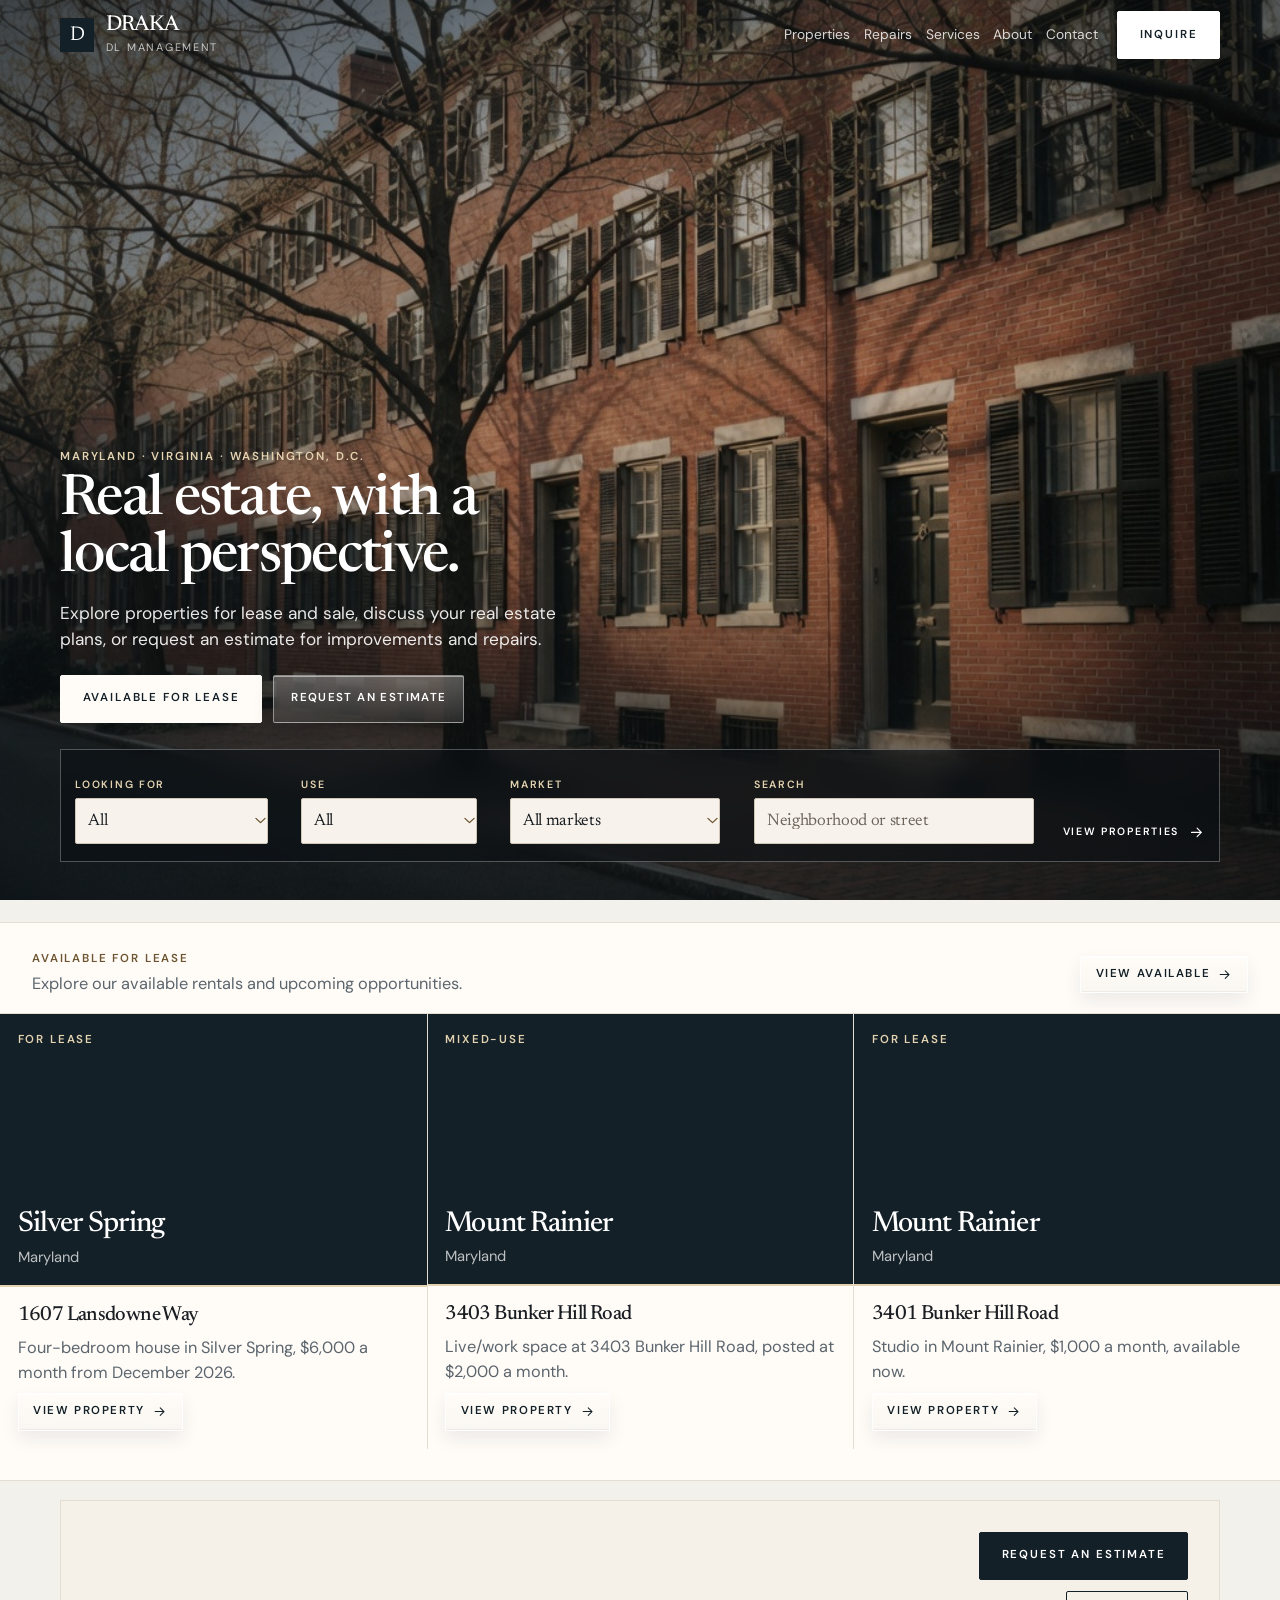
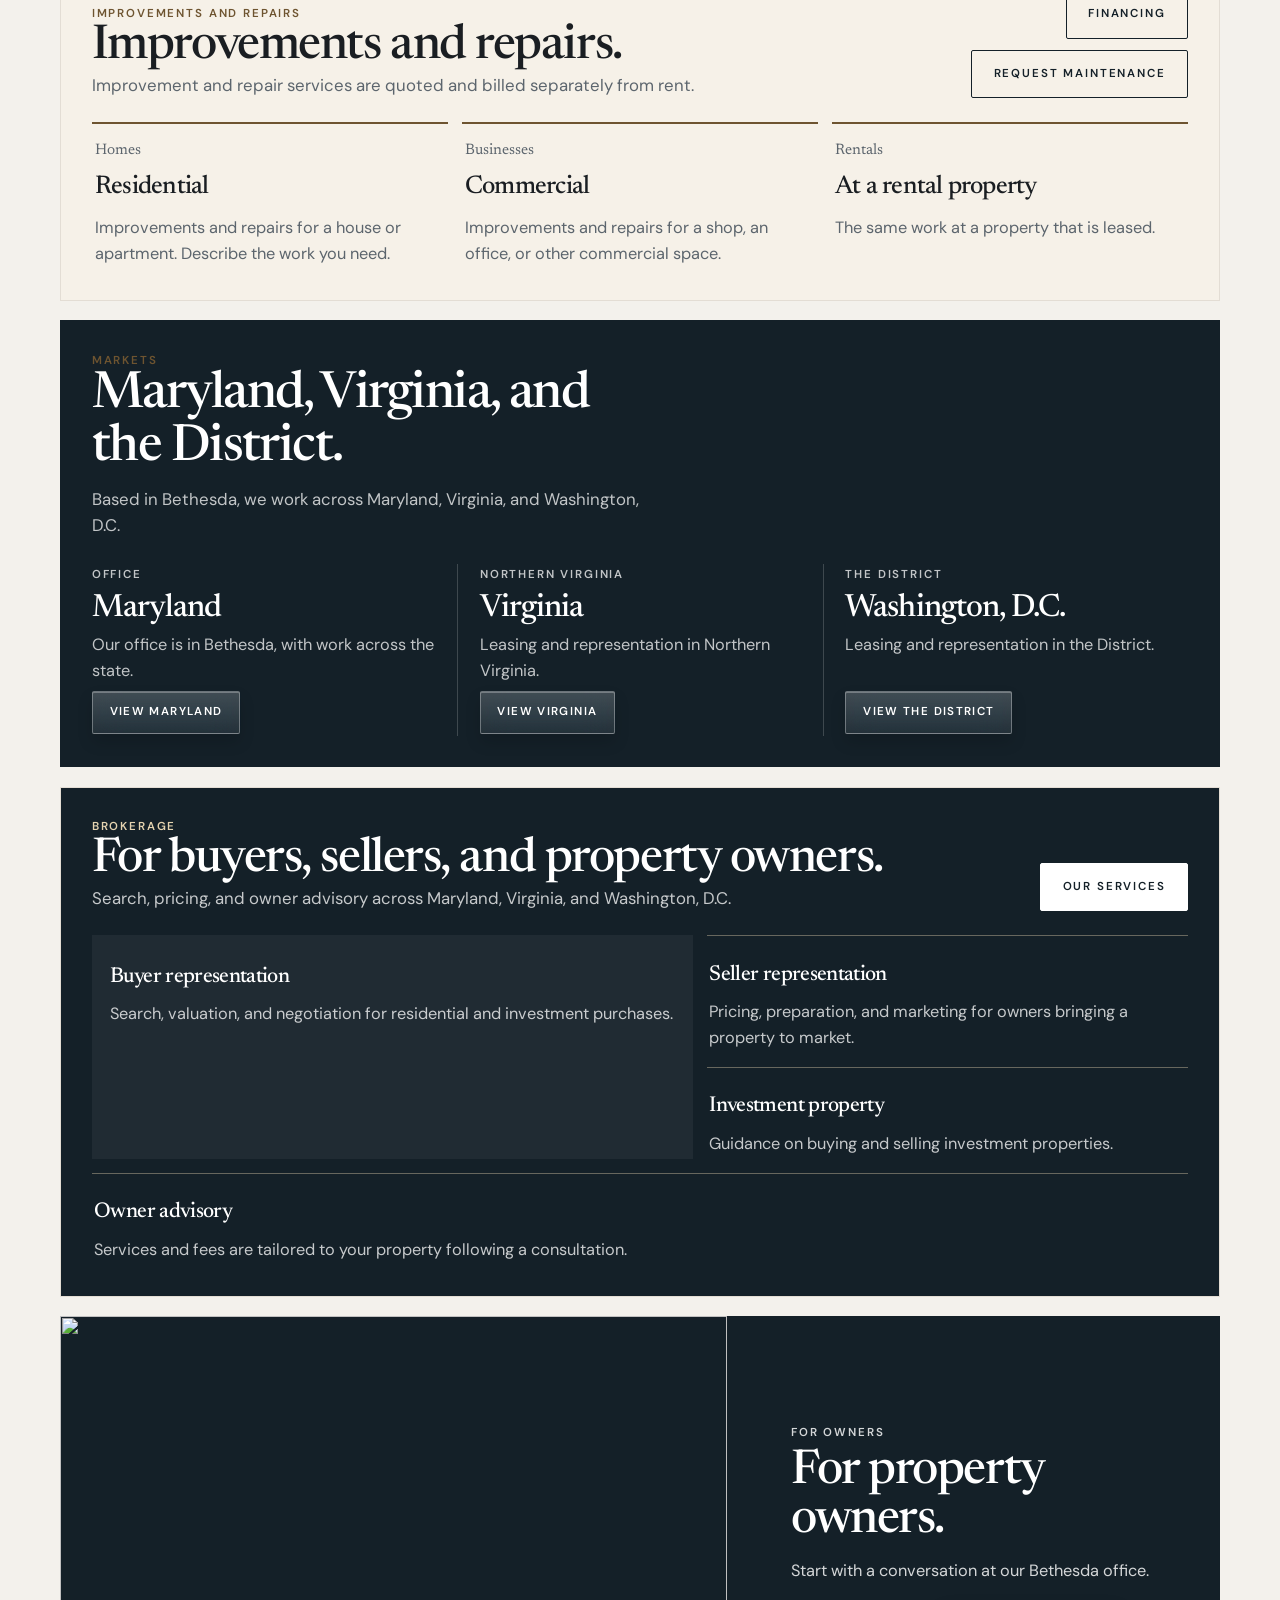
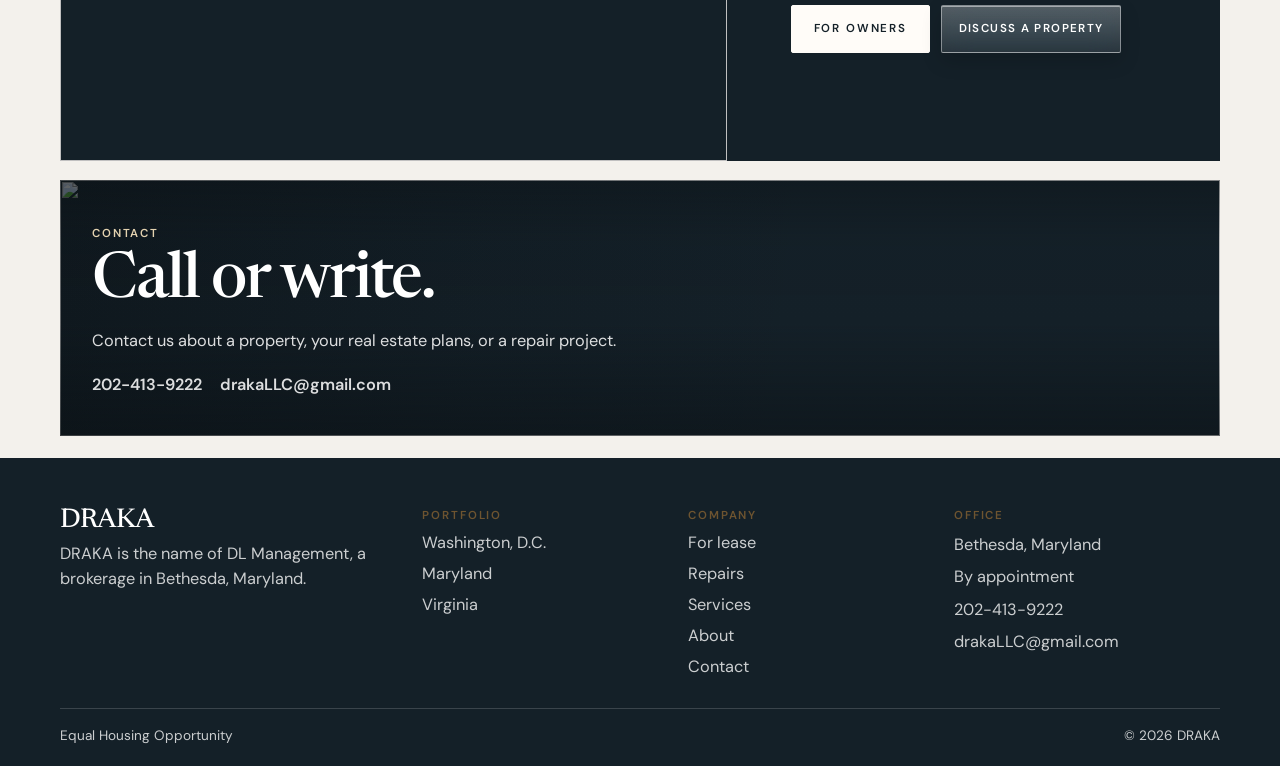
==== commit 38ff0407: "Give the public pages a finished editorial layout. About, services, and the shared forms now use com" ====
--- a/index.html
+++ b/index.html
@@ -23,7 +23,7 @@
   <link rel="preconnect" href="https://fonts.googleapis.com">
   <link rel="preconnect" href="https://fonts.gstatic.com" crossorigin>
   <link href="https://fonts.googleapis.com/css2?family=DM+Sans:ital,opsz,wght@0,9..40,400;0,9..40,500;0,9..40,600;0,9..40,700&family=Newsreader:opsz,wght@6..72,400;6..72,500;6..72,600&display=swap" rel="stylesheet">
-  <link rel="stylesheet" href="css/styles.css?v=26">
+  <link rel="stylesheet" href="css/styles.css?v=27">
 </head>
 <body data-page="home">
   <a class="skip" href="#main">Skip to content</a>
--- a/css/styles.css
+++ b/css/styles.css
@@ -17,7 +17,7 @@
 
 *, *::before, *::after { box-sizing: border-box; }
 [hidden] { display: none !important; }
-html { scroll-behavior: smooth; }
+html { scroll-behavior: smooth; scroll-padding-top: calc(var(--header) + 1rem); }
 body {
   margin: 0;
   background: var(--bg);
@@ -155,7 +155,7 @@
 }
 .btn, .btn-line {
   min-height: 3rem; padding: 0.75rem 1.35rem;
-  border: 1px solid transparent; border-radius: 999px;
+  border: 1px solid transparent; border-radius: 2px;
 }
 .btn { background: var(--navy); color: white; border-color: var(--navy); }
 .site-header .nav-inquire { background: white; color: var(--navy); border-color: white; }
@@ -180,7 +180,7 @@
   min-height: 2.7rem;
   min-width: 0;
   padding: 0.65rem 1.05rem;
-  border-radius: 999px;
+  border-radius: 2px;
   text-decoration: none;
   font-size: 0.72rem;
   font-weight: 600;
@@ -287,12 +287,18 @@
   box-shadow: none;
 }
 .hero .finder {
-  --finder-line: rgba(255, 255, 255, 0.32);
+  --finder-line: rgba(255, 255, 255, 0.28);
   --finder-ink: white;
   --finder-label: #e4d3b0;
-  --finder-muted: rgba(255, 255, 255, 0.66);
-  --finder-chevron: url("data:image/svg+xml;utf8,<svg xmlns='http://www.w3.org/2000/svg' viewBox='0 0 12 8' fill='none'><path d='M1 1.5 6 6.5 11 1.5' stroke='%23e4d3b0' stroke-width='1.4' stroke-linecap='round' stroke-linejoin='round'/></svg>");
-  color-scheme: dark;
+  --finder-muted: #6d655c;
+  --finder-chevron: url("data:image/svg+xml;utf8,<svg xmlns='http://www.w3.org/2000/svg' viewBox='0 0 12 8' fill='none'><path d='M1 1.5 6 6.5 11 1.5' stroke='%236e5430' stroke-width='1.4' stroke-linecap='round' stroke-linejoin='round'/></svg>");
+  color-scheme: light;
+  padding: 0.85rem 0.9rem 0.35rem;
+  background: rgba(20, 32, 40, 0.38);
+  border: 1px solid rgba(255, 255, 255, 0.28);
+  border-top: 1px solid rgba(255, 255, 255, 0.28);
+  backdrop-filter: blur(12px);
+  -webkit-backdrop-filter: blur(12px);
 }
 .finder label {
   display: grid;
@@ -314,16 +320,25 @@
 .finder input {
   width: 100%;
   min-width: 0;
-  border: 0;
-  border-radius: 0;
-  background: transparent;
-  padding: 0;
-  min-height: 1.7rem;
+  border: 1px solid #cfc6b6;
+  border-radius: 2px;
+  background-color: #f7f3ec;
+  padding: 0.55rem 0.75rem;
+  min-height: 2.75rem;
   font-family: var(--serif);
-  font-size: 1.2rem;
+  font-size: 1.05rem;
   letter-spacing: -0.02em;
-  color: var(--finder-ink);
+  color: var(--ink);
   box-shadow: none;
+}
+.finder select:hover,
+.finder input:hover { border-color: var(--brass); }
+.finder select:focus-visible,
+.finder input:focus-visible {
+  outline: 2px solid var(--navy);
+  outline-offset: 2px;
+  border-color: var(--navy);
+  background-color: #fff;
 }
 .finder input::placeholder { color: var(--finder-muted); font-family: var(--serif); }
 .finder select {
@@ -385,7 +400,7 @@
 .contact-line a:hover { border-bottom-color: currentColor; }
 
 .section { padding: clamp(3.2rem, 6vw, 5.2rem) 0; }
-section[id], #estimate, #owner-start { scroll-margin-top: calc(var(--header) + 0.75rem); }
+main [id] { scroll-margin-top: calc(var(--header) + 1rem); }
 body[data-page="properties"] #page {
   scroll-margin-top: var(--header);
   box-shadow: 0 -3rem 0 var(--bg);
@@ -1103,21 +1118,95 @@
 }
 .about-grid img { width: 100%; aspect-ratio: 4/3; object-fit: cover; }
 .form, .form-success {
-  background: var(--white);
-  border: 1px solid var(--line);
-  padding: clamp(1rem, 2vw, 1.4rem);
-  display: grid;
-  gap: 0.85rem;
-}
-.form-row { display: grid; grid-template-columns: 1fr 1fr; gap: 0.85rem; }
-.field { display: grid; gap: 0.35rem; }
-.field label { font-size: 0.75rem; letter-spacing: 0.08em; text-transform: uppercase; color: var(--muted); }
-input, select, textarea {
-  width: 100%; border: 1px solid var(--line); background: var(--white);
-  padding: 0.75rem 0.8rem; border-radius: 0; font-size: 1rem;
-}
-textarea { min-height: 8.5rem; resize: vertical; }
-input[aria-invalid="true"], textarea[aria-invalid="true"] { border-color: #8d3b32; }
+  background: rgba(255, 252, 248, 0.84);
+  border: 1px solid rgba(255, 252, 248, 0.78);
+  box-shadow: 0 18px 42px rgba(20, 32, 40, 0.12);
+  backdrop-filter: blur(16px) saturate(1.15);
+  -webkit-backdrop-filter: blur(16px) saturate(1.15);
+  padding: clamp(1.15rem, 2vw, 1.55rem);
+  display: grid;
+  gap: 0.95rem;
+  border-radius: 2px;
+}
+.form-row { display: grid; grid-template-columns: 1fr 1fr; gap: 0.9rem; }
+.field { display: grid; gap: 0.4rem; }
+.field label {
+  display: flex;
+  justify-content: space-between;
+  align-items: baseline;
+  gap: 0.75rem;
+  font-size: 0.72rem;
+  font-weight: 600;
+  letter-spacing: 0.12em;
+  text-transform: uppercase;
+  color: var(--ink);
+}
+.field:has(> :is(input, textarea, select)[required]) > label::after {
+  content: "Required";
+  color: var(--brass);
+  font-size: 0.66rem;
+  letter-spacing: 0.14em;
+}
+.field:has(> :is(input, textarea):not([required])) > label::after {
+  content: "Optional";
+  color: var(--muted);
+  font-weight: 500;
+  font-size: 0.66rem;
+  letter-spacing: 0.14em;
+}
+.desk-form input,
+.desk-form select,
+.desk-form textarea {
+  width: 100%;
+  border: 1px solid #c9c0b2;
+  background-color: #f4efe6;
+  color: var(--ink);
+  padding: 0.75rem 0.85rem;
+  border-radius: 2px;
+  font-size: 1rem;
+  min-height: 3rem;
+  box-shadow: inset 0 1px 0 rgba(255, 255, 255, 0.65);
+}
+.desk-form textarea { min-height: 9rem; resize: vertical; padding-top: 0.8rem; }
+.desk-form select {
+  appearance: none;
+  padding-right: 2.2rem;
+  background-image: url("data:image/svg+xml;utf8,<svg xmlns='http://www.w3.org/2000/svg' viewBox='0 0 12 8' fill='none'><path d='M1 1.5 6 6.5 11 1.5' stroke='%236e5430' stroke-width='1.4' stroke-linecap='round' stroke-linejoin='round'/></svg>");
+  background-repeat: no-repeat;
+  background-position: right 0.8rem center;
+  background-size: 0.72rem;
+  cursor: pointer;
+}
+.desk-form input::placeholder,
+.desk-form textarea::placeholder { color: #7a736a; }
+.desk-form input:hover,
+.desk-form select:hover,
+.desk-form textarea:hover { border-color: var(--brass); }
+.desk-form input:focus-visible,
+.desk-form select:focus-visible,
+.desk-form textarea:focus-visible {
+  outline: 2px solid var(--navy);
+  outline-offset: 2px;
+  border-color: var(--navy);
+  background-color: #fff;
+}
+.desk-form input:not(:placeholder-shown),
+.desk-form textarea:not(:placeholder-shown) { background-color: #fffdf9; border-color: #8d7352; }
+.desk-form input:disabled,
+.desk-form select:disabled,
+.desk-form textarea:disabled {
+  background-color: #e7e2d8;
+  color: #6b645c;
+  border-color: #d5cfc4;
+  cursor: not-allowed;
+}
+.desk-form input[aria-invalid="true"],
+.desk-form textarea[aria-invalid="true"],
+.desk-form select[aria-invalid="true"] {
+  border-color: #8d3b32;
+  background-color: #fbf4f2;
+}
+.desk-form .btn { min-height: 3.15rem; padding-inline: 1.5rem; justify-self: start; }
 .error { color: #8d3b32; font-size: 0.85rem; margin: 0; letter-spacing: 0; text-transform: none; }
 .form-hint { margin: 0.15rem 0 0; color: var(--muted); font-size: 0.92rem; max-width: 36rem; }
 .form-success h2 { font-size: 2.2rem; margin: 0.2rem 0 0.5rem; }
@@ -1412,72 +1501,11 @@
 body[data-page="services"] .inquiry-block .lede a,
 body[data-page="improvements"] .inquiry-block .lede a { color: var(--ink); }
 
-body[data-page="services"] .form,
-body[data-page="services"] .form-success,
-body[data-page="improvements"] .form,
-body[data-page="improvements"] .form-success {
-  background: transparent;
-  border: 0;
-  padding: 0;
-  gap: 1.05rem;
-}
-body[data-page="services"] .form-row,
-body[data-page="improvements"] .form-row { gap: 1rem 1.15rem; }
-body[data-page="services"] .field,
-body[data-page="improvements"] .field { gap: 0.28rem; }
-body[data-page="services"] .field label,
-body[data-page="improvements"] .field label {
-  color: var(--brass);
-  font-size: 0.68rem;
-  font-weight: 600;
-  letter-spacing: 0.14em;
-}
-body[data-page="services"] .form input,
-body[data-page="services"] .form select,
-body[data-page="services"] .form textarea,
-body[data-page="improvements"] .form input,
-body[data-page="improvements"] .form select,
-body[data-page="improvements"] .form textarea {
-  background-color: transparent;
-  border: 0;
-  border-bottom: 1px solid #d4cdc3;
-  border-radius: 0;
-  padding: 0.65rem 0 0.55rem;
-}
-body[data-page="improvements"] .form select {
-  appearance: none;
-  padding-right: 1.4rem;
-  background-image: url("data:image/svg+xml;utf8,<svg xmlns='http://www.w3.org/2000/svg' viewBox='0 0 12 8' fill='none'><path d='M1 1.5 6 6.5 11 1.5' stroke='%238d7044' stroke-width='1.4' stroke-linecap='round' stroke-linejoin='round'/></svg>");
-  background-repeat: no-repeat;
-  background-position: right 0.1rem center;
-  background-size: 0.7rem;
-}
-body[data-page="services"] .form textarea,
-body[data-page="improvements"] .form textarea {
-  min-height: 7.25rem;
-  border: 1px solid #d4cdc3;
-  padding: 0.7rem 0.8rem;
-  background: var(--white);
-}
-body[data-page="services"] .page-band .form textarea,
-body[data-page="improvements"] .page-band .form textarea { background: var(--bg); }
-body[data-page="services"] .form input:focus-visible,
-body[data-page="services"] .form select:focus-visible,
-body[data-page="improvements"] .form input:focus-visible,
-body[data-page="improvements"] .form select:focus-visible,
-body[data-page="contact"] .form input:focus-visible,
-body[data-page="contact"] .form select:focus-visible {
-  outline: 2px solid var(--navy);
-  outline-offset: 3px;
-  border-bottom-color: var(--navy);
-}
-body[data-page="services"] .form textarea:focus-visible,
-body[data-page="improvements"] .form textarea:focus-visible,
-body[data-page="contact"] .form textarea:focus-visible {
-  outline: 2px solid var(--navy);
-  outline-offset: 3px;
-  border-color: var(--navy);
-}
+body[data-page="services"] .inquiry-block .lede,
+body[data-page="improvements"] .inquiry-stage .lede,
+body[data-page="services"] .inquiry-stage .lede { color: rgba(255, 255, 255, 0.86); }
+body[data-page="services"] .inquiry-stage .lede a,
+body[data-page="improvements"] .inquiry-stage .lede a { color: white; }
 body[data-page="services"] .form .btn,
 body[data-page="improvements"] .form .btn { justify-self: start; margin-top: 0.35rem; }
 body[data-page="services"] .form-follow,
@@ -1510,3 +1538,387 @@
   body[data-page="services"] .page-hero .wrap,
   body[data-page="improvements"] .page-hero .wrap { padding-bottom: 6.25rem; }
 }
+
+/* Editorial composition */
+.btn:hover, .btn-line:hover, .btn-glass:hover { transition: background .2s ease, color .2s ease, border-color .2s ease; }
+.btn:active, .btn-line:active, .btn-glass:active { transform: translateY(1px); }
+
+.text-action {
+  display: inline-flex;
+  align-items: center;
+  width: fit-content;
+  margin-top: auto;
+  padding-top: 0.85rem;
+  color: inherit;
+  font-size: 0.72rem;
+  font-weight: 600;
+  letter-spacing: 0.14em;
+  text-transform: uppercase;
+  text-decoration: none;
+  border-bottom: 1px solid currentColor;
+}
+.text-action:hover { color: var(--brass); }
+
+.about-intro { padding-bottom: 0.4rem; }
+.about-intro-grid {
+  display: grid;
+  grid-template-columns: minmax(0, 0.9fr) minmax(0, 1.1fr);
+  gap: clamp(1.4rem, 4vw, 4rem);
+  align-items: end;
+}
+.about-intro h2 { font-size: clamp(2.35rem, 4.4vw, 3.7rem); max-width: 11em; }
+.about-dek {
+  font-family: var(--serif);
+  font-size: clamp(1.22rem, 2vw, 1.55rem);
+  line-height: 1.35;
+  color: var(--ink);
+}
+.about-compose { background: #e7dfd2; }
+.about-compose-grid {
+  display: grid;
+  grid-template-columns: minmax(0, 0.78fr) minmax(0, 1.22fr);
+  gap: clamp(1.3rem, 4vw, 3.4rem);
+  align-items: center;
+  padding: clamp(1.6rem, 3vw, 2.6rem) 0;
+}
+.about-figure { margin: 0; }
+.about-figure img {
+  width: 100%;
+  aspect-ratio: 4 / 5;
+  object-fit: cover;
+  object-position: 62% 42%;
+}
+.about-figure figcaption,
+.photo-note {
+  margin-top: 0.6rem;
+  max-width: 32rem;
+  color: var(--muted);
+  font-size: 0.86rem;
+}
+.about-people h2 { font-size: clamp(2.4rem, 4vw, 3.5rem); margin: 0.25rem 0 1rem; }
+.people { list-style: none; margin: 0; padding: 0; }
+.people li { padding: 1.1rem 0 1.15rem; border-top: 1px solid rgba(20, 32, 40, 0.16); }
+.people h3 { font-family: var(--serif); font-size: clamp(1.85rem, 3vw, 2.45rem); font-weight: 500; letter-spacing: -0.03em; }
+.people p { margin-top: 0.3rem; color: var(--muted); }
+.about-coverage { background: var(--navy); color: white; }
+.about-coverage h2,
+.about-coverage h3 { color: white; }
+.coverage-layout {
+  display: grid;
+  grid-template-columns: minmax(0, 1.55fr) minmax(14rem, 0.7fr);
+  gap: clamp(0.9rem, 2vw, 1.4rem);
+  align-items: stretch;
+}
+.coverage-services {
+  list-style: none;
+  margin: 0;
+  padding: 0;
+  display: grid;
+  grid-template-columns: 1fr 1fr;
+  gap: 0.75rem;
+}
+.coverage-services li {
+  display: flex;
+  flex-direction: column;
+  gap: 0.4rem;
+  min-height: 100%;
+  padding: 1.15rem 1.1rem 1.2rem;
+  background: rgba(255, 255, 255, 0.06);
+  border: 1px solid rgba(255, 255, 255, 0.12);
+}
+.coverage-services h3 { font-family: var(--serif); font-size: 1.55rem; font-weight: 500; }
+.coverage-services p { color: rgba(255, 255, 255, 0.78); }
+.coverage-services p a { color: #e4d3b0; }
+.coverage-services .text-action { color: #e4d3b0; }
+.coverage-services .text-action:hover,
+.coverage-services p a:hover { color: white; }
+.coverage-region { background: #e4d3b0; color: var(--navy); padding: 1.35rem 1.2rem 1.45rem; }
+.coverage-region .kicker { color: var(--navy); }
+.coverage-region ul { list-style: none; margin: 0.85rem 0 1rem; padding: 0; }
+.coverage-region li {
+  font-family: var(--serif);
+  font-size: clamp(1.55rem, 2vw, 2rem);
+  line-height: 1.15;
+}
+.coverage-region p { color: var(--navy); }
+
+.offer-board {
+  display: grid;
+  grid-template-columns: minmax(0, 1.15fr) minmax(0, 0.85fr);
+  gap: 0.75rem;
+}
+.offer-primary { grid-row: span 2; }
+.offer-primary,
+.offer-side,
+.offer-wide { min-width: 0; }
+.offer-primary {
+  display: flex;
+  flex-direction: column;
+  gap: 0.7rem;
+  padding: clamp(1.4rem, 3vw, 2.2rem);
+  background: var(--navy);
+  color: white;
+}
+.offer-primary h3,
+.offer-side h3,
+.offer-wide h3 {
+  font-family: var(--serif);
+  font-weight: 500;
+  letter-spacing: -0.03em;
+  line-height: 1.05;
+}
+.offer-primary h3 { font-size: clamp(2.1rem, 3vw, 2.9rem); color: white; }
+.offer-primary p { color: rgba(255, 255, 255, 0.78); max-width: 28rem; }
+.offer-primary .btn {
+  margin-top: auto;
+  align-self: flex-start;
+  background: white;
+  color: var(--navy);
+  border-color: white;
+}
+.offer-primary .btn:hover { background: #f4efe6; }
+.offer-side {
+  display: flex;
+  flex-direction: column;
+  gap: 0.4rem;
+  padding: 1.25rem 1.2rem 1.3rem;
+  background: #fffcf8;
+  border: 1px solid #e3ddd4;
+}
+.offer-side-quiet { background: #e9e2d6; border-color: transparent; }
+.offer-side h3 { font-size: clamp(1.55rem, 2vw, 1.95rem); }
+.offer-side p { color: var(--muted); }
+.offer-wide {
+  grid-column: 1 / -1;
+  display: flex;
+  justify-content: space-between;
+  align-items: end;
+  gap: 1.25rem 2rem;
+  padding: 1.35rem 1.4rem;
+  background: #1d303b;
+  color: white;
+}
+.offer-wide h3 { font-size: clamp(1.7rem, 2.4vw, 2.25rem); color: white; }
+.offer-wide p { color: rgba(255, 255, 255, 0.78); max-width: 36rem; margin-top: 0.35rem; }
+.offer-wide .btn { background: transparent; color: white; border-color: rgba(255, 255, 255, 0.72); flex: none; }
+.offer-wide .btn:hover { background: white; color: var(--navy); }
+
+.support-panel {
+  margin-top: 1.15rem;
+  background: #f7f3ec;
+  border: 1px solid #d9d0c3;
+}
+.support-panel summary {
+  display: flex;
+  justify-content: space-between;
+  align-items: center;
+  gap: 1rem;
+  padding: 1.05rem 1.2rem;
+  cursor: pointer;
+  list-style: none;
+  font-family: var(--serif);
+  font-size: clamp(1.45rem, 2vw, 1.8rem);
+  font-weight: 500;
+}
+.support-panel summary::-webkit-details-marker { display: none; }
+.support-panel summary::after { content: "+"; color: var(--brass); font-size: 1.6rem; line-height: 1; }
+.support-panel[open] summary::after { content: "–"; }
+.support-panel summary:focus-visible,
+.faq summary:focus-visible { outline: 2px solid var(--navy); outline-offset: -3px; }
+.support-body { padding: 0 1.2rem 1.25rem; }
+.support-body > p { color: var(--muted); max-width: 42rem; }
+
+.owner-rail,
+.process-rail {
+  list-style: none;
+  margin: 0;
+  padding: 0;
+  display: grid;
+  grid-template-columns: 1.2fr 0.9fr 0.95fr;
+  gap: 0.7rem;
+}
+.owner-rail li,
+.process-rail li {
+  padding: 1.2rem 1.1rem 1.3rem;
+  background: #fffcf8;
+  border-top: 3px solid var(--brass);
+}
+.owner-rail h3,
+.process-rail h3 {
+  font-family: var(--serif);
+  font-size: clamp(1.4rem, 2vw, 1.8rem);
+  font-weight: 500;
+  letter-spacing: -0.03em;
+  margin-bottom: 0.4rem;
+}
+.process-rail li:first-child,
+.owner-rail li:last-child { background: var(--navy); color: white; border-top-color: #e4d3b0; }
+.process-rail li:first-child p,
+.owner-rail li:last-child p { color: rgba(255, 255, 255, 0.78); }
+.owner-facts {
+  display: grid;
+  grid-template-columns: 1.25fr 0.85fr;
+  gap: 0.7rem;
+  margin-top: 0.7rem;
+}
+.owner-facts > div { padding: 1.35rem 1.25rem 1.45rem; }
+.owner-facts > div:first-child { background: #fffcf8; }
+.owner-facts > div:last-child { background: #1d303b; color: white; }
+.owner-facts h3 { font-family: var(--serif); font-size: 1.7rem; font-weight: 500; margin-bottom: 0.35rem; }
+.owner-facts > div:last-child h3 { color: white; }
+.owner-facts > div:last-child .list { color: rgba(255, 255, 255, 0.84); }
+body[data-page="services"] #owners { background: #e7dfd2; }
+
+.inquiry-stage,
+.contact-stage { position: relative; isolation: isolate; overflow: hidden; }
+.inquiry-stage { margin-top: clamp(1.8rem, 4vw, 2.8rem); padding: clamp(1.2rem, 2.5vw, 1.8rem); }
+.contact-stage { padding: clamp(2.2rem, 5vw, 3.6rem) 0; }
+.inquiry-stage-photo {
+  position: absolute;
+  inset: 0;
+  width: 100%;
+  height: 100%;
+  max-width: none;
+  object-fit: cover;
+  z-index: -2;
+}
+.inquiry-stage::after,
+.contact-stage::after {
+  content: "";
+  position: absolute;
+  inset: 0;
+  z-index: -1;
+  background: linear-gradient(105deg, rgba(10, 16, 20, 0.84) 0%, rgba(10, 16, 20, 0.62) 46%, rgba(10, 16, 20, 0.42) 100%);
+}
+body[data-page] .inquiry-stage .inquiry-block { position: relative; z-index: 1; margin-top: 0; padding-top: 0; border-top: 0; }
+.contact-stage .wrap { position: relative; z-index: 1; }
+.inquiry-stage h2,
+.inquiry-stage .photo-note { color: white; }
+.inquiry-stage .eyebrow { color: #e4d3b0; }
+.inquiry-stage .photo-note { color: rgba(255, 255, 255, 0.78); }
+.contact-panel {
+  background: rgba(20, 32, 40, 0.88);
+  color: white;
+  padding: clamp(1.2rem, 2vw, 1.6rem);
+  border: 1px solid rgba(255, 255, 255, 0.16);
+}
+.contact-panel .desk-lines { margin-top: 0; }
+.contact-panel .desk-lines a,
+.contact-panel h2 { color: white; }
+.contact-panel .info-card {
+  background: transparent;
+  border: 0;
+  padding: 1.1rem 0 0;
+  margin-top: 0.4rem;
+  box-shadow: none;
+}
+.contact-panel .info-card p,
+.contact-panel .photo-note { color: rgba(255, 255, 255, 0.78); }
+.page-band .inquiry-stage .form,
+.page-band .inquiry-stage .form-success,
+.contact-stage .form,
+.contact-stage .form-success {
+  background: rgba(255, 252, 248, 0.84);
+  border: 1px solid rgba(255, 252, 248, 0.8);
+}
+body[data-page="improvements"] .edit-split { gap: 0.7rem; }
+body[data-page="improvements"] .edit-split > div { background: #fffcf8; padding: 1.25rem 1.15rem 1.35rem; }
+body[data-page="improvements"] .edit-split > div + div {
+  border-left: 0;
+  padding-left: 1.15rem;
+  background: var(--navy);
+  color: white;
+}
+body[data-page="improvements"] .edit-split > div + div h3,
+body[data-page="improvements"] .edit-split > div + div p { color: white; }
+body[data-page="improvements"] .edit-aside {
+  background: #f4efe6;
+  border: 1px solid #d9d0c3;
+  padding: 1.3rem 1.2rem 1.4rem;
+}
+body[data-page="improvements"] #maintenance { background: #1d303b; color: white; }
+body[data-page="improvements"] #maintenance h2 { color: white; }
+body[data-page="improvements"] #maintenance .lede,
+body[data-page="improvements"] #maintenance .repair-aside { color: rgba(255, 255, 255, 0.8); }
+body[data-page="improvements"] #maintenance .lede a,
+body[data-page="improvements"] #maintenance .repair-aside a { color: white; }
+body[data-page="improvements"] #maintenance .callout {
+  background: #f4efe6;
+  color: var(--ink);
+  border-left: 4px solid #8d3b32;
+  font-weight: 600;
+}
+body[data-page="improvements"] #maintenance .form,
+body[data-page="improvements"] #maintenance .form-success { background: #fffcf8; }
+
+.home-repairs > .wrap { background: #f6f1e8; }
+.home-repairs .step { background: transparent; border: 0; border-top: 2px solid var(--brass); padding: 0.95rem 0.2rem 0.2rem; }
+.home-practice > .wrap { background: var(--navy); color: white; }
+.home-practice h2,
+.home-practice .service-card h3 { color: white; }
+.home-practice .lede,
+.home-practice .service-card p { color: rgba(255, 255, 255, 0.76); }
+.home-practice .eyebrow { color: #e4d3b0; }
+.home-practice .service-grid { grid-template-columns: 1.25fr 1fr; align-items: stretch; }
+.home-practice .service-card {
+  background: transparent;
+  border: 0;
+  border-top: 1px solid rgba(228, 211, 176, 0.4);
+  padding: 1.05rem 0.15rem 0.2rem;
+}
+.home-practice .service-card:first-child {
+  grid-row: span 2;
+  background: rgba(255, 255, 255, 0.05);
+  border-top: 0;
+  padding: 1.25rem 1.15rem;
+}
+.home-practice .service-card:nth-child(4) { grid-column: 1 / -1; }
+.home-practice .num { display: none; }
+.home-practice .btn { background: white; color: var(--navy); border-color: white; }
+.home-practice .btn:hover { background: #f4efe6; }
+.hero .finder { background: rgba(10, 16, 20, 0.62); }
+
+.desk-form input:focus-visible,
+.desk-form select:focus-visible,
+.desk-form textarea:focus-visible {
+  border-color: var(--navy);
+  background-color: #fff;
+}
+.desk-form input[aria-invalid="true"],
+.desk-form textarea[aria-invalid="true"],
+.desk-form select[aria-invalid="true"] {
+  border-color: #8d3b32;
+  background-color: #fbf4f2;
+}
+@supports not ((backdrop-filter: blur(8px)) or (-webkit-backdrop-filter: blur(8px))) {
+  .form, .form-success, .hero .finder { background: #fffcf8; backdrop-filter: none; }
+  .hero .finder { background: rgba(10, 16, 20, 0.88); }
+}
+
+@media (max-width: 900px) {
+  .about-intro-grid,
+  .about-compose-grid,
+  .coverage-layout,
+  .offer-board,
+  .owner-rail,
+  .process-rail,
+  .owner-facts { grid-template-columns: 1fr; }
+  .offer-primary { grid-row: auto; }
+  .offer-wide { flex-direction: column; align-items: flex-start; }
+  .coverage-services { grid-template-columns: 1fr; }
+  .about-figure img { aspect-ratio: 4 / 3; }
+  .home-practice .service-grid { grid-template-columns: 1fr; }
+  .home-practice .service-card:first-child { grid-row: auto; }
+}
+@media (max-width: 640px) {
+  .offer-primary .btn,
+  .offer-wide .btn,
+  .desk-form .btn { width: 100%; }
+}
+@media (prefers-reduced-motion: reduce) {
+  html { scroll-behavior: auto; }
+  .btn, .btn-line, .btn-glass, .text-action, .finder-go, .site-header, .chip {
+    transition: none;
+  }
+  .btn:active, .btn-line:active, .btn-glass:active { transform: none; }
+}
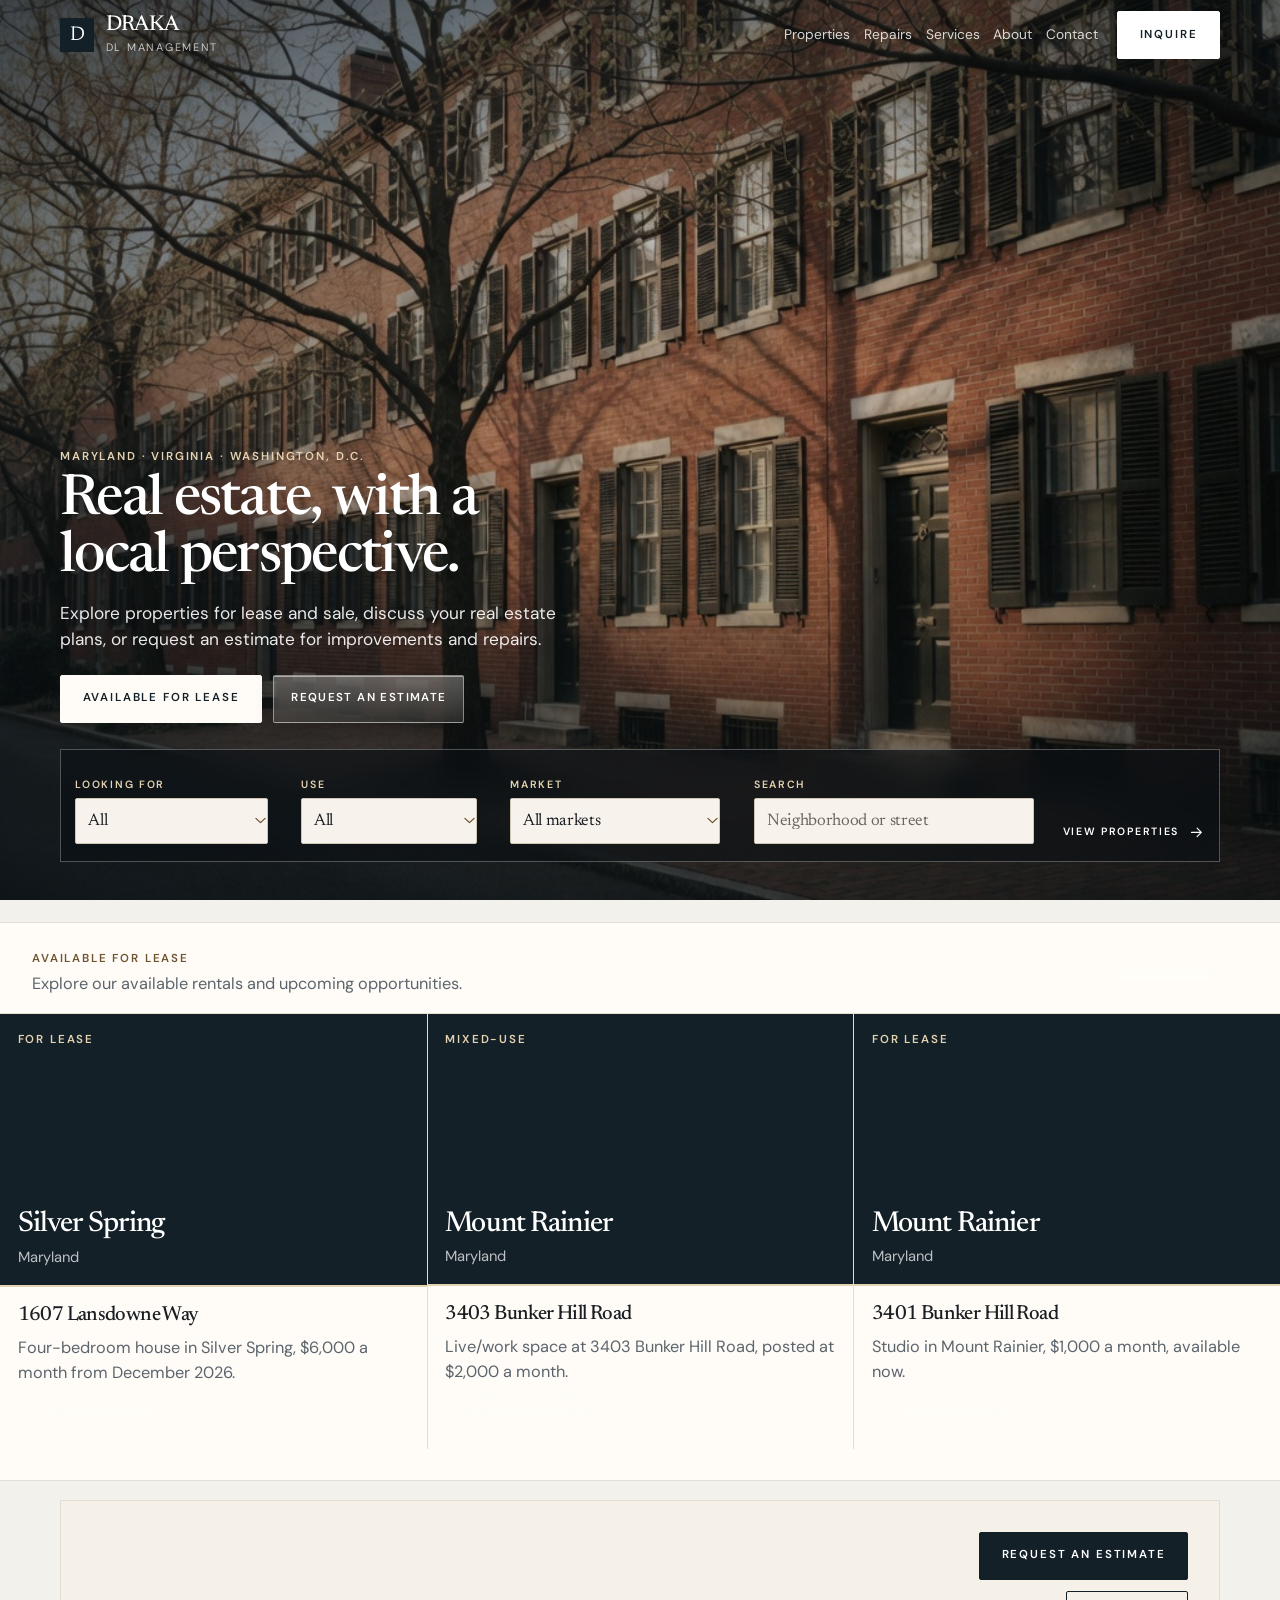
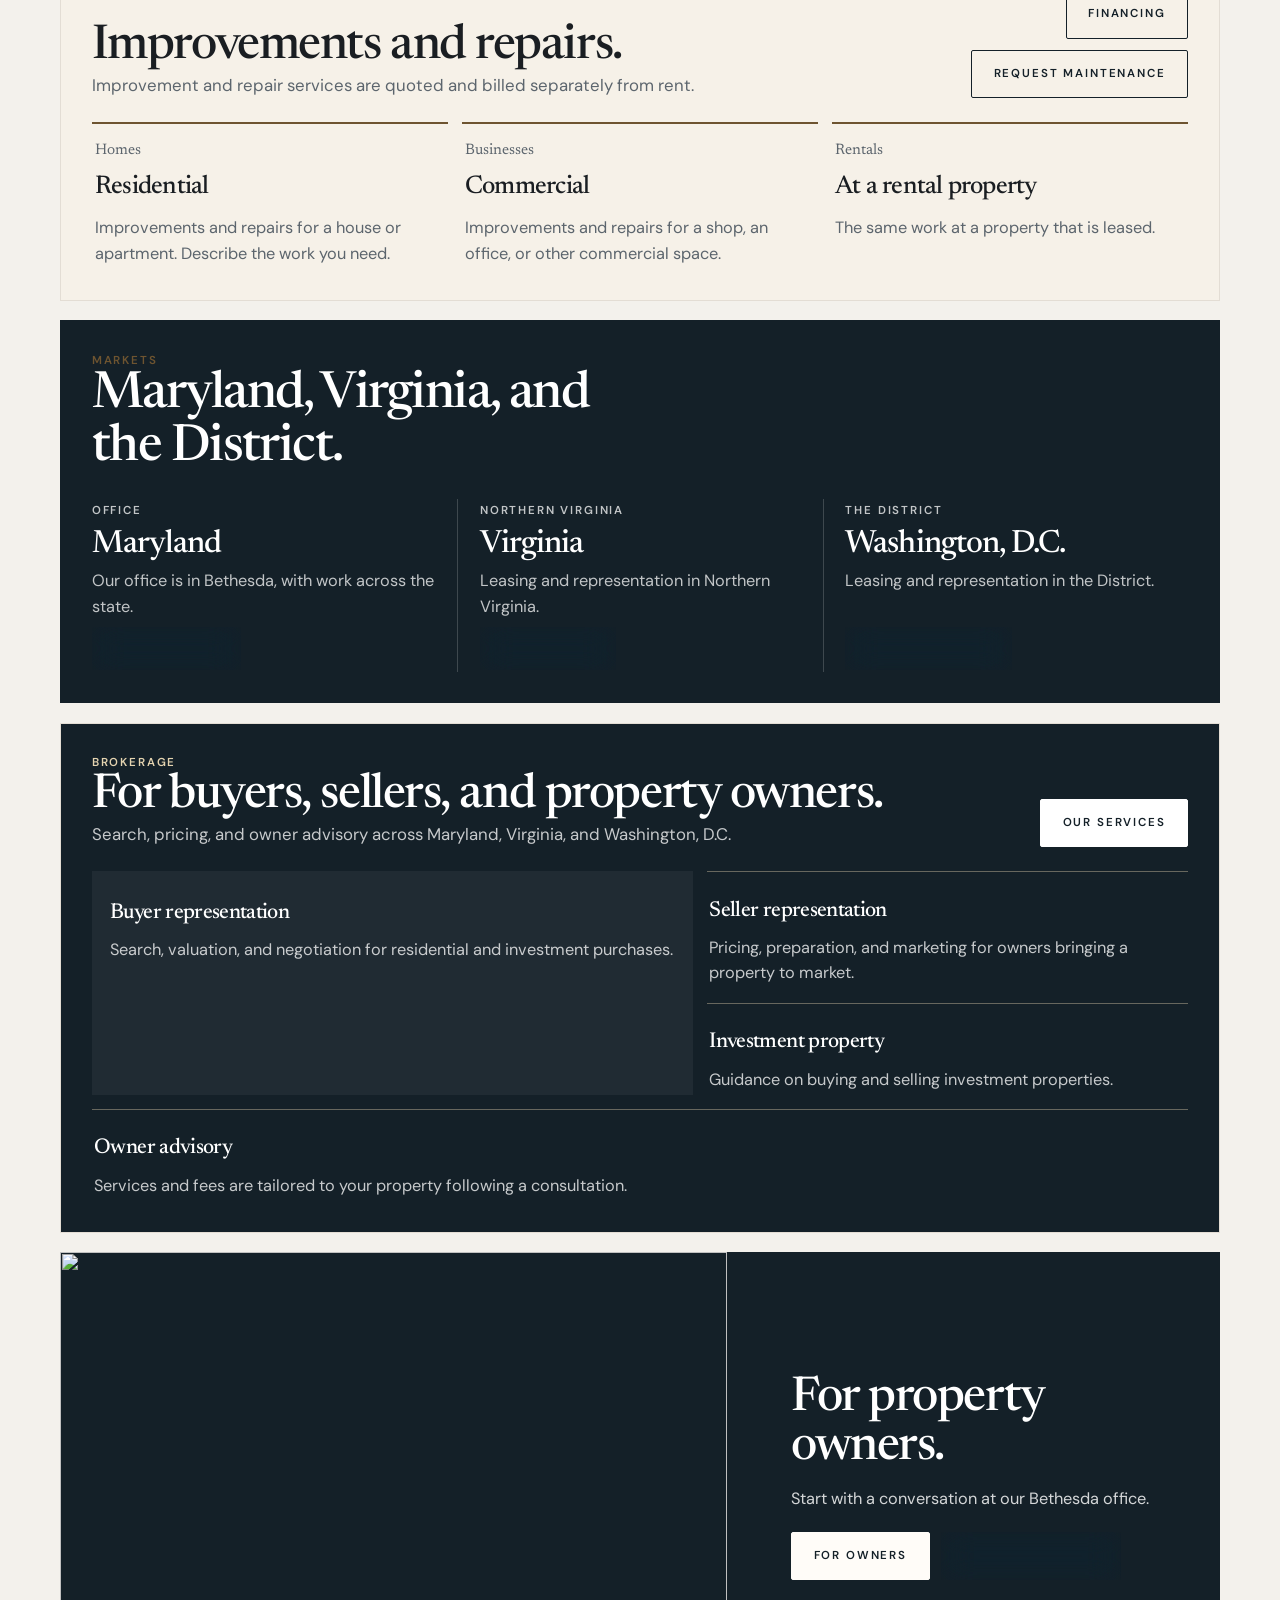
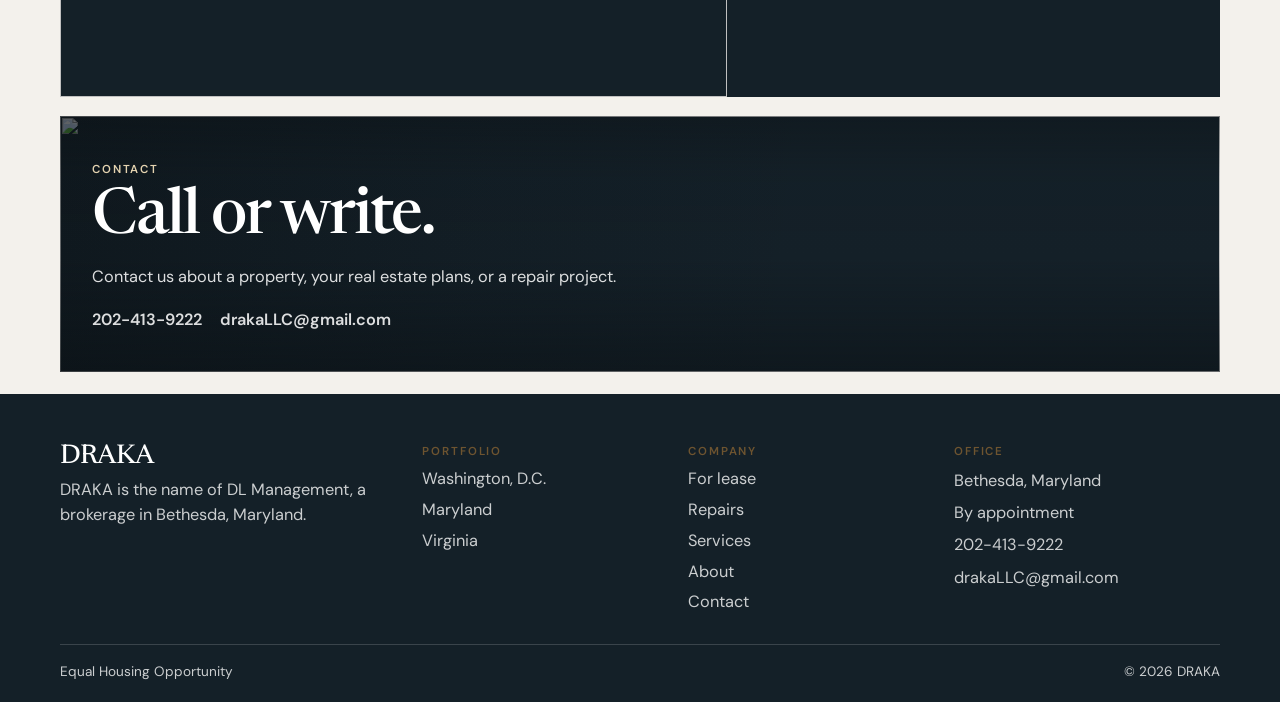
==== commit 9875da28: "Tighten leadership, the estimate introduction, and repeated public copy. The About page now introduc" ====
--- a/index.html
+++ b/index.html
@@ -23,7 +23,7 @@
   <link rel="preconnect" href="https://fonts.googleapis.com">
   <link rel="preconnect" href="https://fonts.gstatic.com" crossorigin>
   <link href="https://fonts.googleapis.com/css2?family=DM+Sans:ital,opsz,wght@0,9..40,400;0,9..40,500;0,9..40,600;0,9..40,700&family=Newsreader:opsz,wght@6..72,400;6..72,500;6..72,600&display=swap" rel="stylesheet">
-  <link rel="stylesheet" href="css/styles.css?v=27">
+  <link rel="stylesheet" href="css/styles.css?v=28">
 </head>
 <body data-page="home">
   <a class="skip" href="#main">Skip to content</a>
@@ -111,7 +111,6 @@
       <div class="wrap">
         <div class="section-head-row">
           <div>
-            <p class="eyebrow">Improvements and repairs</p>
             <h2>Improvements and repairs.</h2>
             <p class="lede">Improvement and repair services are quoted and billed separately from rent.</p>
           </div>
@@ -146,7 +145,6 @@
         <div class="section-head">
           <p class="eyebrow">Markets</p>
           <h2>Maryland, Virginia, and the District.</h2>
-          <p class="lede">Based in Bethesda, we work across Maryland, Virginia, and Washington, D.C.</p>
         </div>
         <div class="markets">
           <a class="market" href="properties.html?state=Maryland#page">
@@ -193,7 +191,6 @@
     <section class="band">
       <img src="images/clarendon.jpg" alt="" width="1248" height="832" loading="lazy" decoding="async">
       <div class="band-copy">
-        <p class="eyebrow">For owners</p>
         <h2>For property owners.</h2>
         <p>Start with a conversation at our Bethesda office.</p>
         <div class="hero-actions">
--- a/css/styles.css
+++ b/css/styles.css
@@ -1574,32 +1574,31 @@
   color: var(--ink);
 }
 .about-compose { background: #e7dfd2; }
-.about-compose-grid {
-  display: grid;
-  grid-template-columns: minmax(0, 0.78fr) minmax(0, 1.22fr);
-  gap: clamp(1.3rem, 4vw, 3.4rem);
-  align-items: center;
-  padding: clamp(1.6rem, 3vw, 2.6rem) 0;
-}
-.about-figure { margin: 0; }
-.about-figure img {
-  width: 100%;
-  aspect-ratio: 4 / 5;
-  object-fit: cover;
-  object-position: 62% 42%;
-}
-.about-figure figcaption,
-.photo-note {
-  margin-top: 0.6rem;
-  max-width: 32rem;
-  color: var(--muted);
-  font-size: 0.86rem;
-}
-.about-people h2 { font-size: clamp(2.4rem, 4vw, 3.5rem); margin: 0.25rem 0 1rem; }
-.people { list-style: none; margin: 0; padding: 0; }
-.people li { padding: 1.1rem 0 1.15rem; border-top: 1px solid rgba(20, 32, 40, 0.16); }
-.people h3 { font-family: var(--serif); font-size: clamp(1.85rem, 3vw, 2.45rem); font-weight: 500; letter-spacing: -0.03em; }
-.people p { margin-top: 0.3rem; color: var(--muted); }
+.about-coverage { padding-top: clamp(1.8rem, 3vw, 2.6rem); padding-bottom: clamp(2.2rem, 4vw, 3.2rem); }
+.about-people { padding: 1.15rem 0 1.2rem; }
+.about-people h2 { font-size: clamp(1.85rem, 3vw, 2.4rem); margin: 0 0 0.7rem; }
+.people {
+  list-style: none;
+  margin: 0;
+  padding: 0;
+  display: grid;
+  grid-template-columns: repeat(2, minmax(0, 20rem));
+  gap: 0.2rem 2.5rem;
+}
+.people li { padding: 0.6rem 0 0.15rem; border-top: 1px solid rgba(20, 32, 40, 0.16); }
+.people h3 { font-family: var(--serif); font-size: clamp(1.5rem, 2.2vw, 1.9rem); font-weight: 500; letter-spacing: -0.03em; }
+.people p { margin-top: 0.2rem; color: var(--muted); }
+.estimate-aside { margin-top: 0.95rem; }
+.estimate-aside a {
+  color: white;
+  font-size: 0.72rem;
+  font-weight: 600;
+  letter-spacing: 0.14em;
+  text-transform: uppercase;
+  text-decoration: none;
+  border-bottom: 1px solid rgba(255, 255, 255, 0.7);
+}
+.estimate-aside a:hover { color: #e4d3b0; border-bottom-color: #e4d3b0; }
 .about-coverage { background: var(--navy); color: white; }
 .about-coverage h2,
 .about-coverage h3 { color: white; }
@@ -1831,6 +1830,11 @@
 }
 body[data-page="improvements"] .edit-split > div + div h3,
 body[data-page="improvements"] .edit-split > div + div p { color: white; }
+body[data-page="improvements"] .edit-split > div + div p {
+  font-family: var(--serif);
+  font-size: clamp(1.45rem, 2.2vw, 1.9rem);
+  line-height: 1.25;
+}
 body[data-page="improvements"] .edit-aside {
   background: #f4efe6;
   border: 1px solid #d9d0c3;
@@ -1906,7 +1910,7 @@
   .offer-primary { grid-row: auto; }
   .offer-wide { flex-direction: column; align-items: flex-start; }
   .coverage-services { grid-template-columns: 1fr; }
-  .about-figure img { aspect-ratio: 4 / 3; }
+  .people { grid-template-columns: 1fr; }
   .home-practice .service-grid { grid-template-columns: 1fr; }
   .home-practice .service-card:first-child { grid-row: auto; }
 }
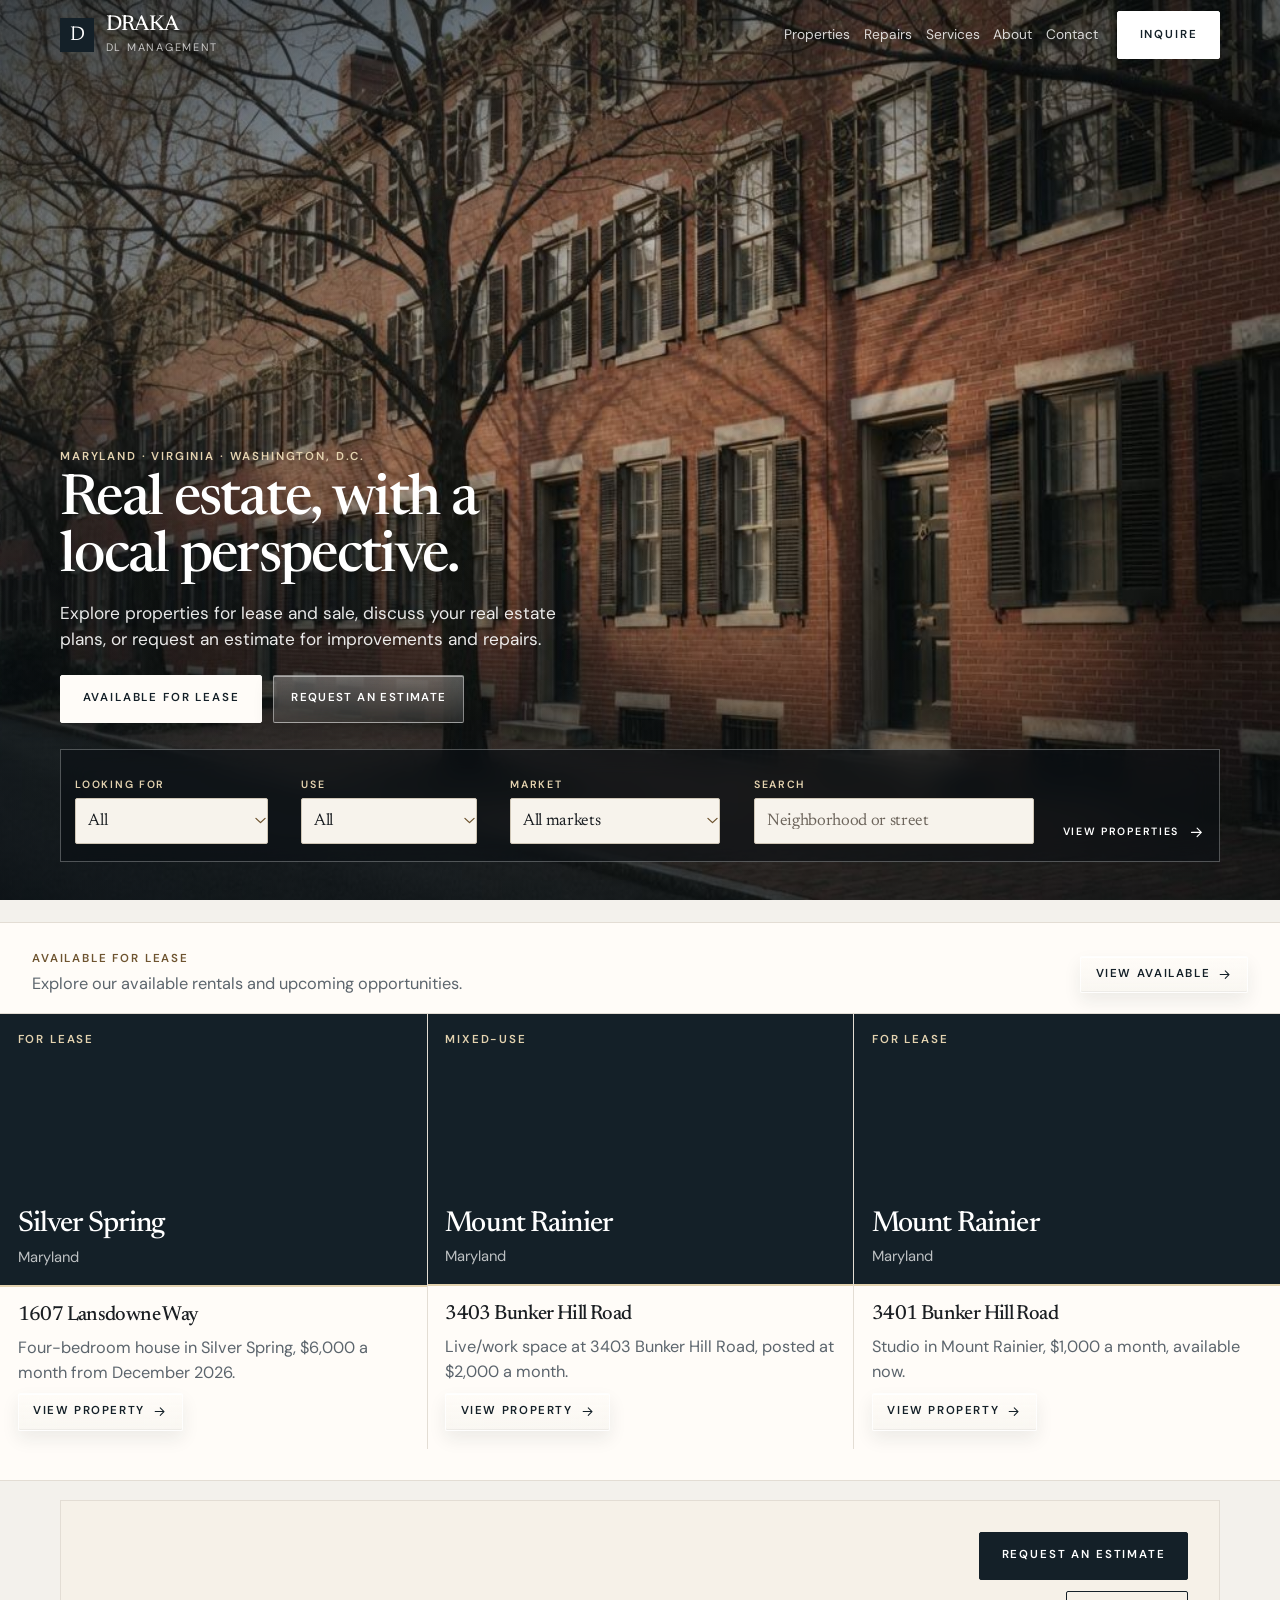
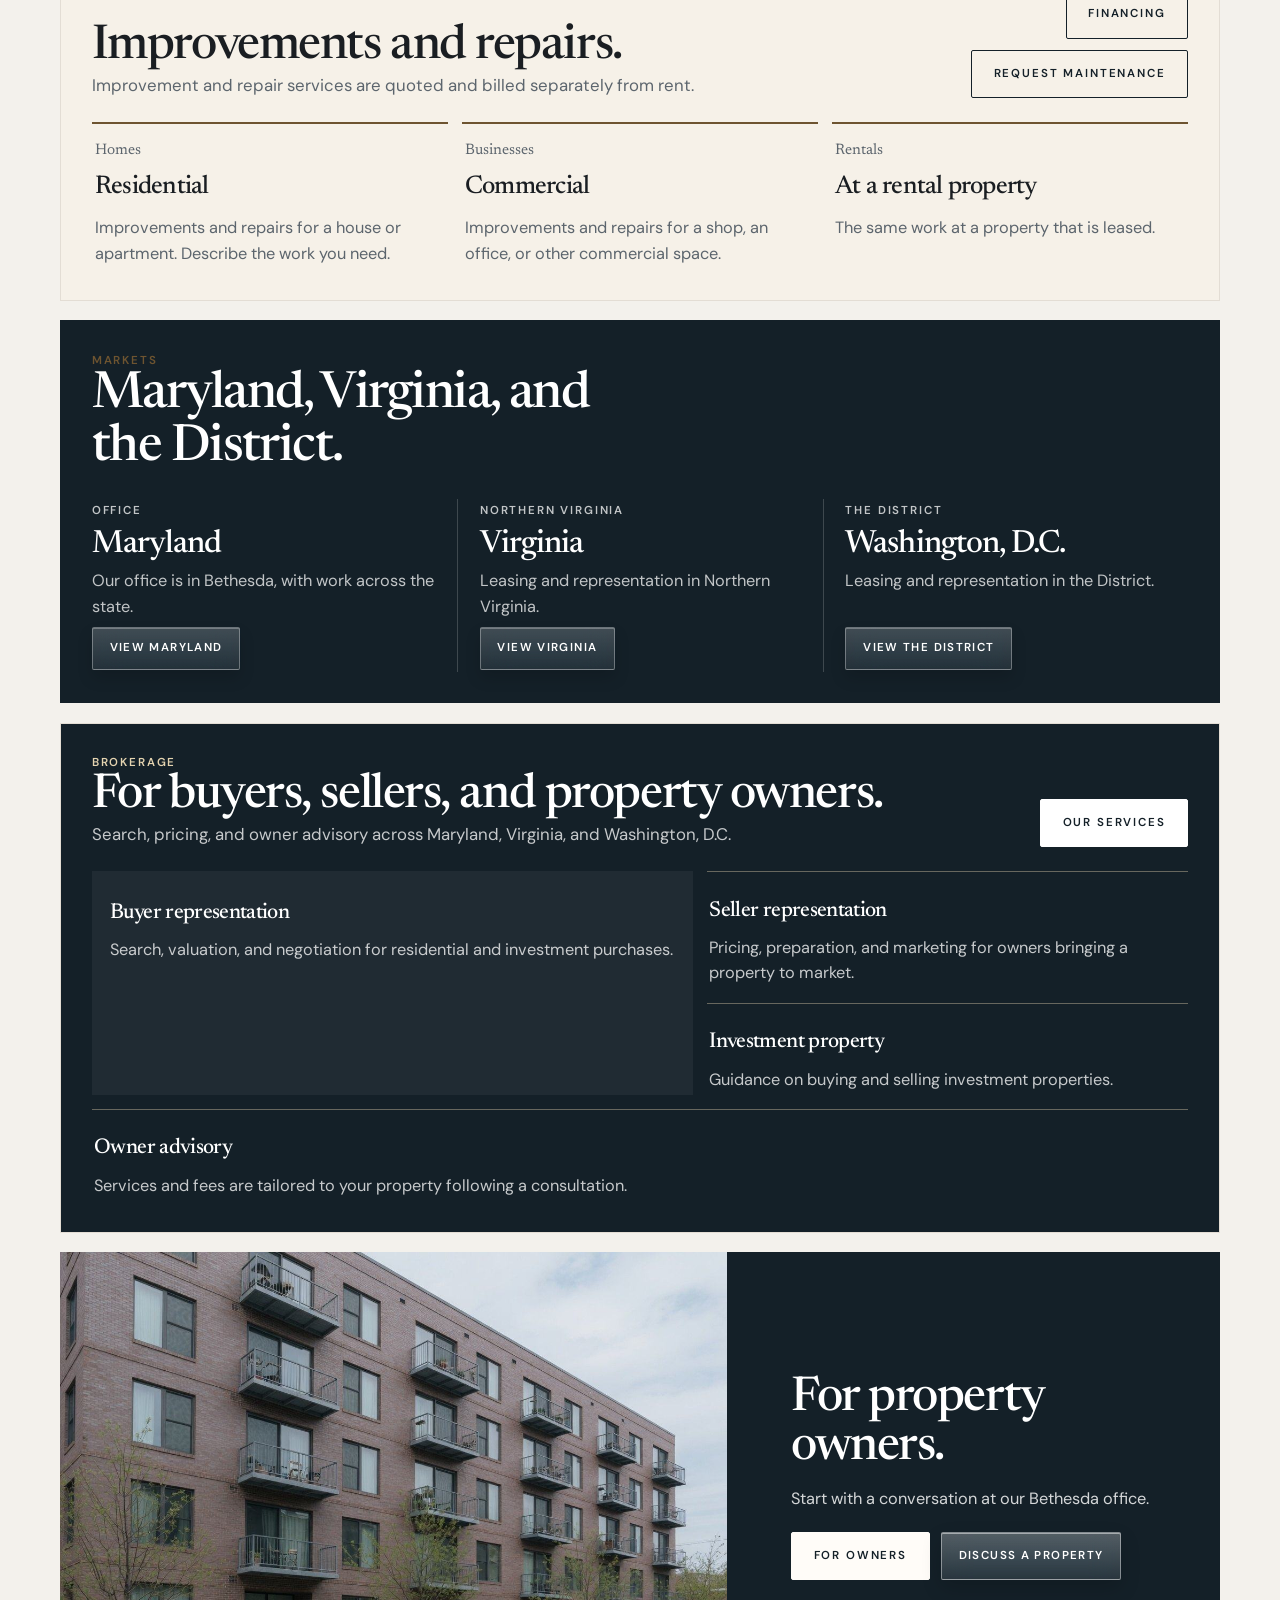
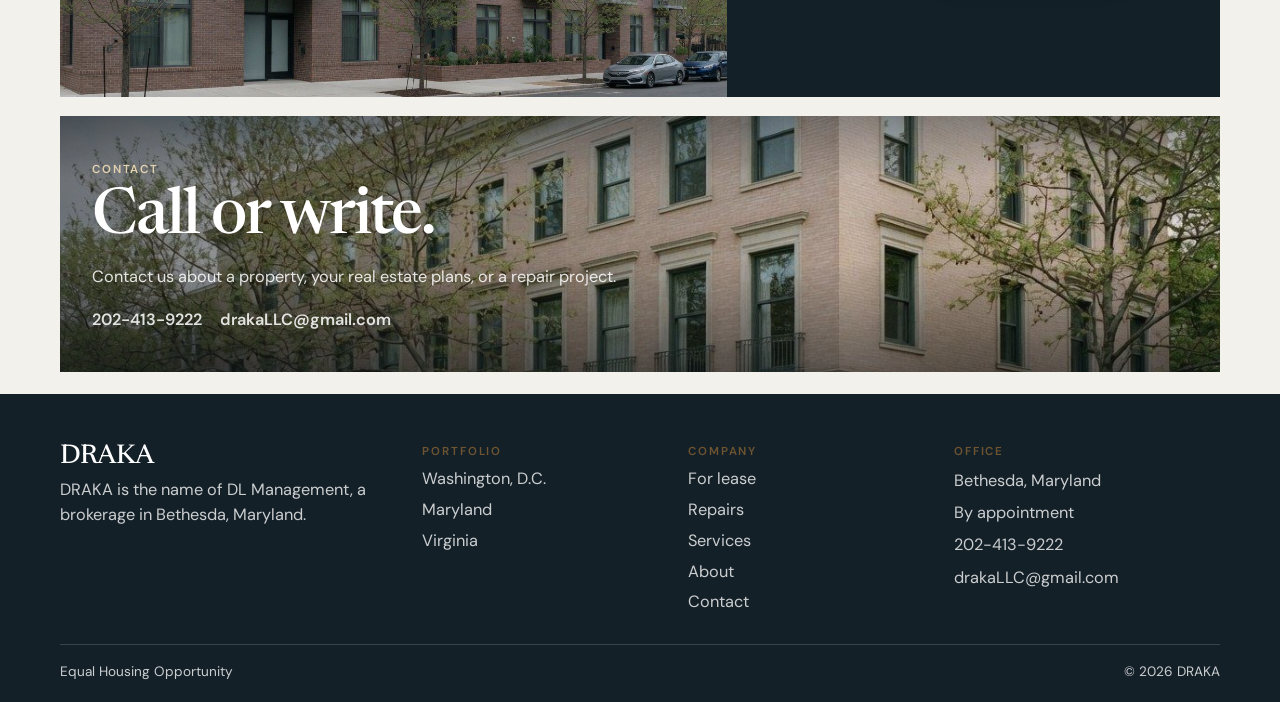
==== commit 1c3285ab: "Send inquiries through a form host and flag descriptions that are still N/A." ====
--- a/index.html
+++ b/index.html
@@ -23,7 +23,7 @@
   <link rel="preconnect" href="https://fonts.googleapis.com">
   <link rel="preconnect" href="https://fonts.gstatic.com" crossorigin>
   <link href="https://fonts.googleapis.com/css2?family=DM+Sans:ital,opsz,wght@0,9..40,400;0,9..40,500;0,9..40,600;0,9..40,700&family=Newsreader:opsz,wght@6..72,400;6..72,500;6..72,600&display=swap" rel="stylesheet">
-  <link rel="stylesheet" href="css/styles.css?v=28">
+  <link rel="stylesheet" href="css/styles.css?v=29">
 </head>
 <body data-page="home">
   <a class="skip" href="#main">Skip to content</a>
@@ -248,10 +248,10 @@
       <span>© <span id="year">2026</span> DRAKA</span>
     </div>
   </footer>
-  <script src="js/data.js"></script>
+  <script src="js/data.js?v=2"></script>
   <script src="js/portal-preview-origin.js"></script>
   <script src="js/portal-config.js"></script>
   <script src="js/portal-listings.js"></script>
-  <script src="js/site.js"></script>
+  <script src="js/site.js?v=2"></script>
 </body>
 </html>
--- a/css/styles.css
+++ b/css/styles.css
@@ -1178,7 +1178,7 @@
   cursor: pointer;
 }
 .desk-form input::placeholder,
-.desk-form textarea::placeholder { color: #7a736a; }
+.desk-form textarea::placeholder { color: #6e675f; }
 .desk-form input:hover,
 .desk-form select:hover,
 .desk-form textarea:hover { border-color: var(--brass); }
@@ -1208,6 +1208,19 @@
 }
 .desk-form .btn { min-height: 3.15rem; padding-inline: 1.5rem; justify-self: start; }
 .error { color: #8d3b32; font-size: 0.85rem; margin: 0; letter-spacing: 0; text-transform: none; }
+.form-status { margin: 0.8rem 0 0; color: #8d3b32; font-weight: 600; max-width: 36rem; }
+.hp {
+  position: absolute;
+  width: 1px;
+  height: 1px;
+  padding: 0;
+  margin: -1px;
+  overflow: hidden;
+  clip: rect(0, 0, 0, 0);
+  white-space: nowrap;
+  border: 0;
+}
+.bio-unresolved { margin-top: 0.85rem; color: #8d3b32; font-weight: 600; max-width: 36rem; }
 .form-hint { margin: 0.15rem 0 0; color: var(--muted); font-size: 0.92rem; max-width: 36rem; }
 .form-success h2 { font-size: 2.2rem; margin: 0.2rem 0 0.5rem; }
 .form-success p { color: var(--muted); }
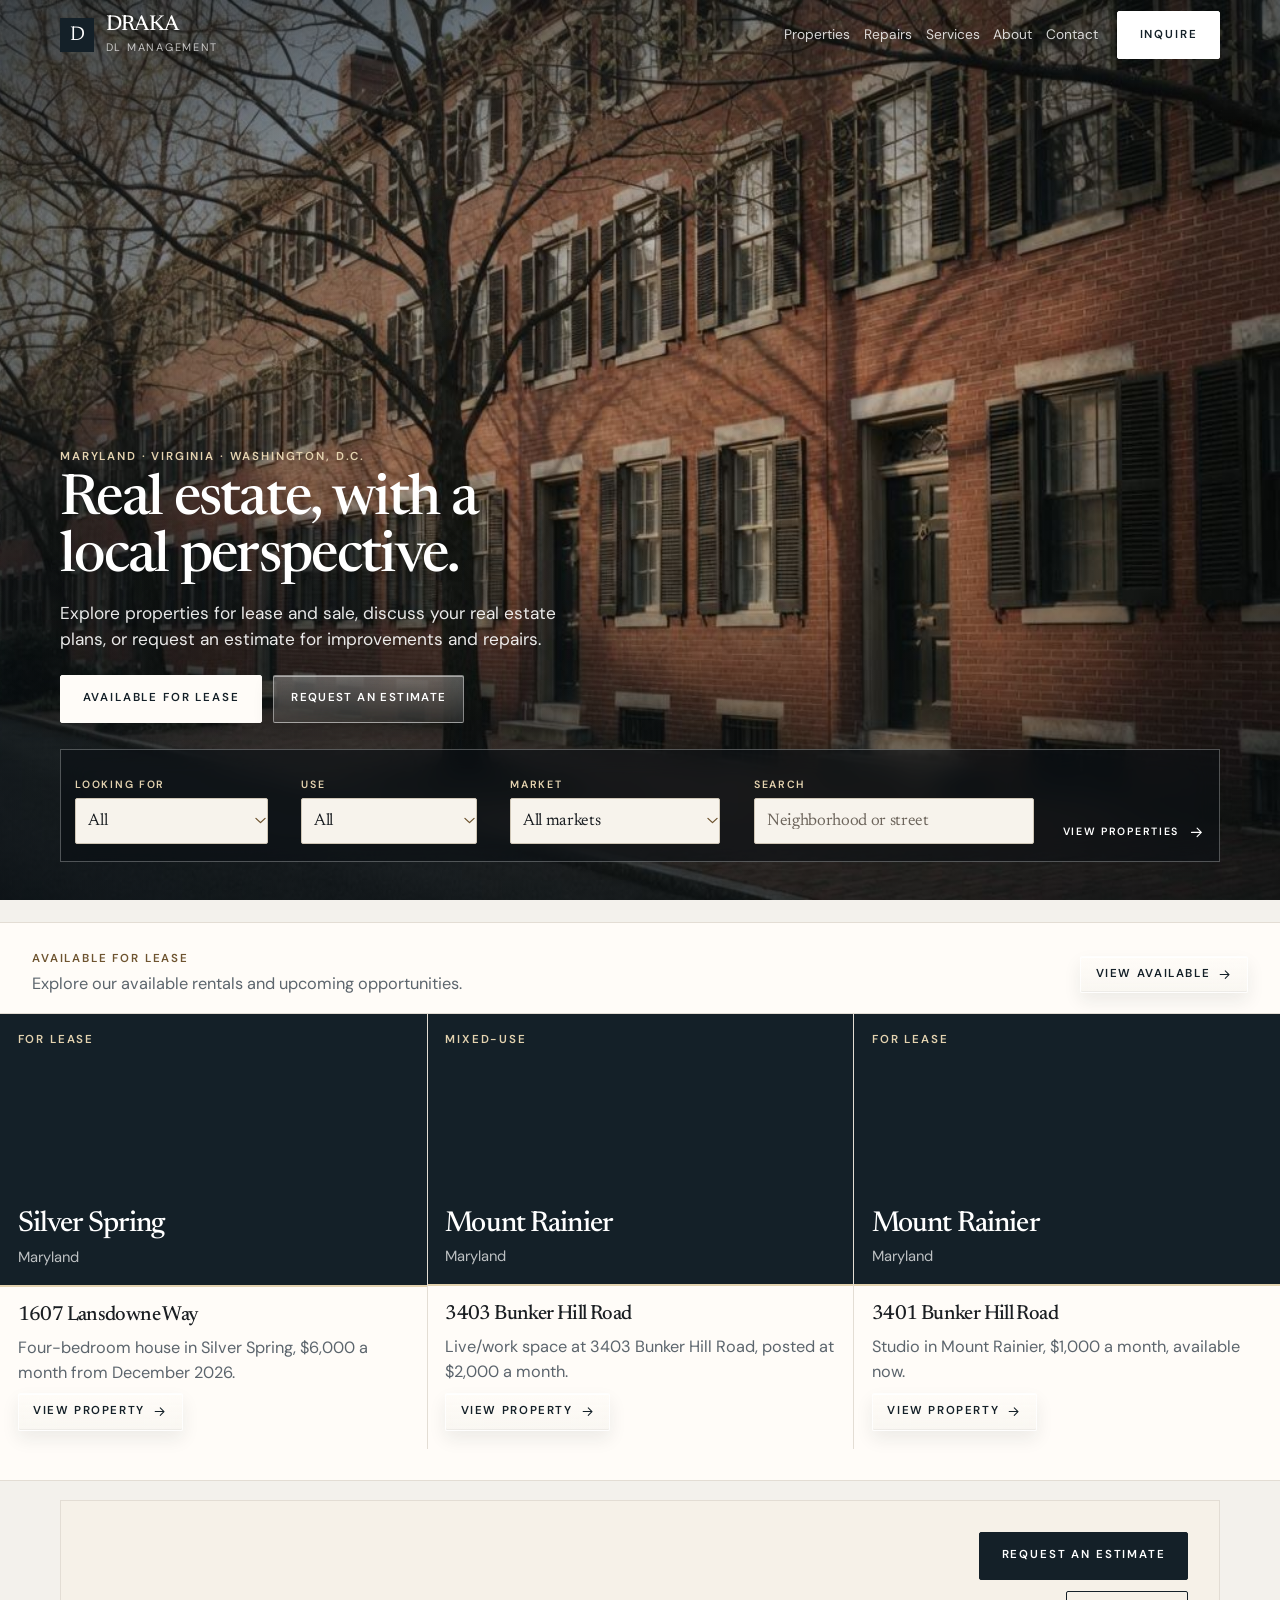
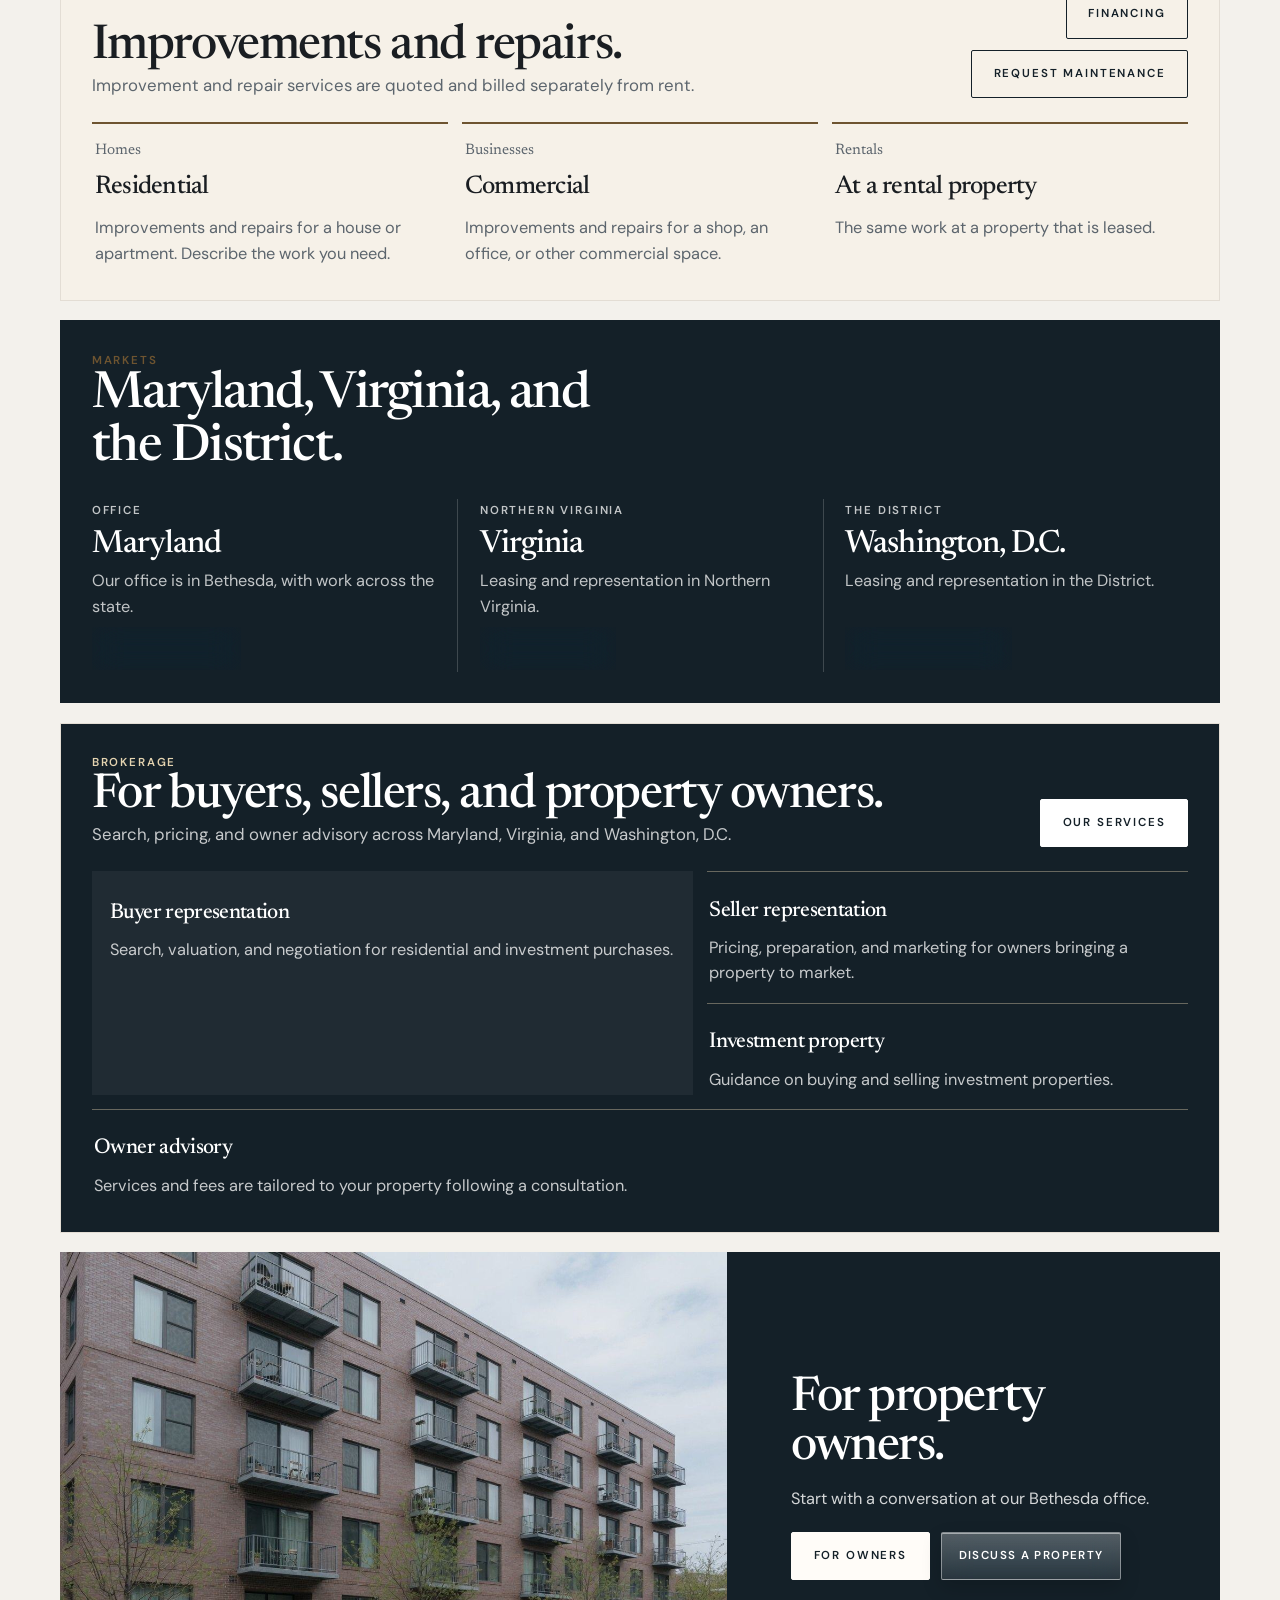
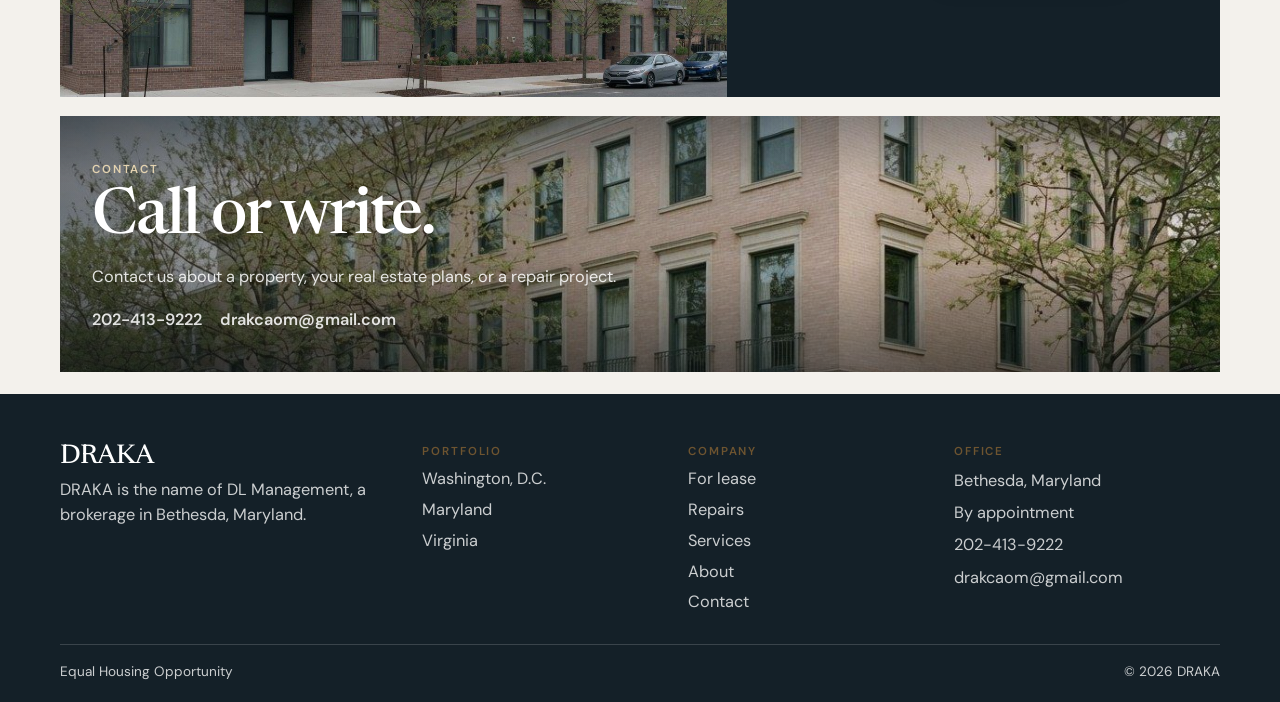
==== commit d34cd9c2: "Use drakcaom@gmail.com as the office email." ====
--- a/index.html
+++ b/index.html
@@ -17,7 +17,7 @@
   <meta name="twitter:title" content="DRAKA — DL Management">
   <meta name="twitter:description" content="Explore properties for lease and sale, discuss your real estate plans, or request an estimate for improvements and repairs.">
   <meta name="twitter:image" content="https://aidenmvb.github.io/drakca-preview/images/home-hero.jpg">
-  <script type="application/ld+json">{"@context":"https://schema.org","@type":"RealEstateAgent","name":"DRAKA","alternateName":"DL Management","telephone":"+1-202-413-9222","email":"drakaLLC@gmail.com","address":{"@type":"PostalAddress","addressLocality":"Bethesda","addressRegion":"MD","addressCountry":"US"},"areaServed":["Maryland","Virginia","Washington, D.C."]}</script>
+  <script type="application/ld+json">{"@context":"https://schema.org","@type":"RealEstateAgent","name":"DRAKA","alternateName":"DL Management","telephone":"+1-202-413-9222","email":"drakcaom@gmail.com","address":{"@type":"PostalAddress","addressLocality":"Bethesda","addressRegion":"MD","addressCountry":"US"},"areaServed":["Maryland","Virginia","Washington, D.C."]}</script>
   <meta name="theme-color" content="#142028">
   <link rel="icon" href="favicon.svg" type="image/svg+xml">
   <link rel="preconnect" href="https://fonts.googleapis.com">
@@ -248,7 +248,7 @@
       <span>© <span id="year">2026</span> DRAKA</span>
     </div>
   </footer>
-  <script src="js/data.js?v=2"></script>
+  <script src="js/data.js?v=3"></script>
   <script src="js/portal-preview-origin.js"></script>
   <script src="js/portal-config.js"></script>
   <script src="js/portal-listings.js"></script>
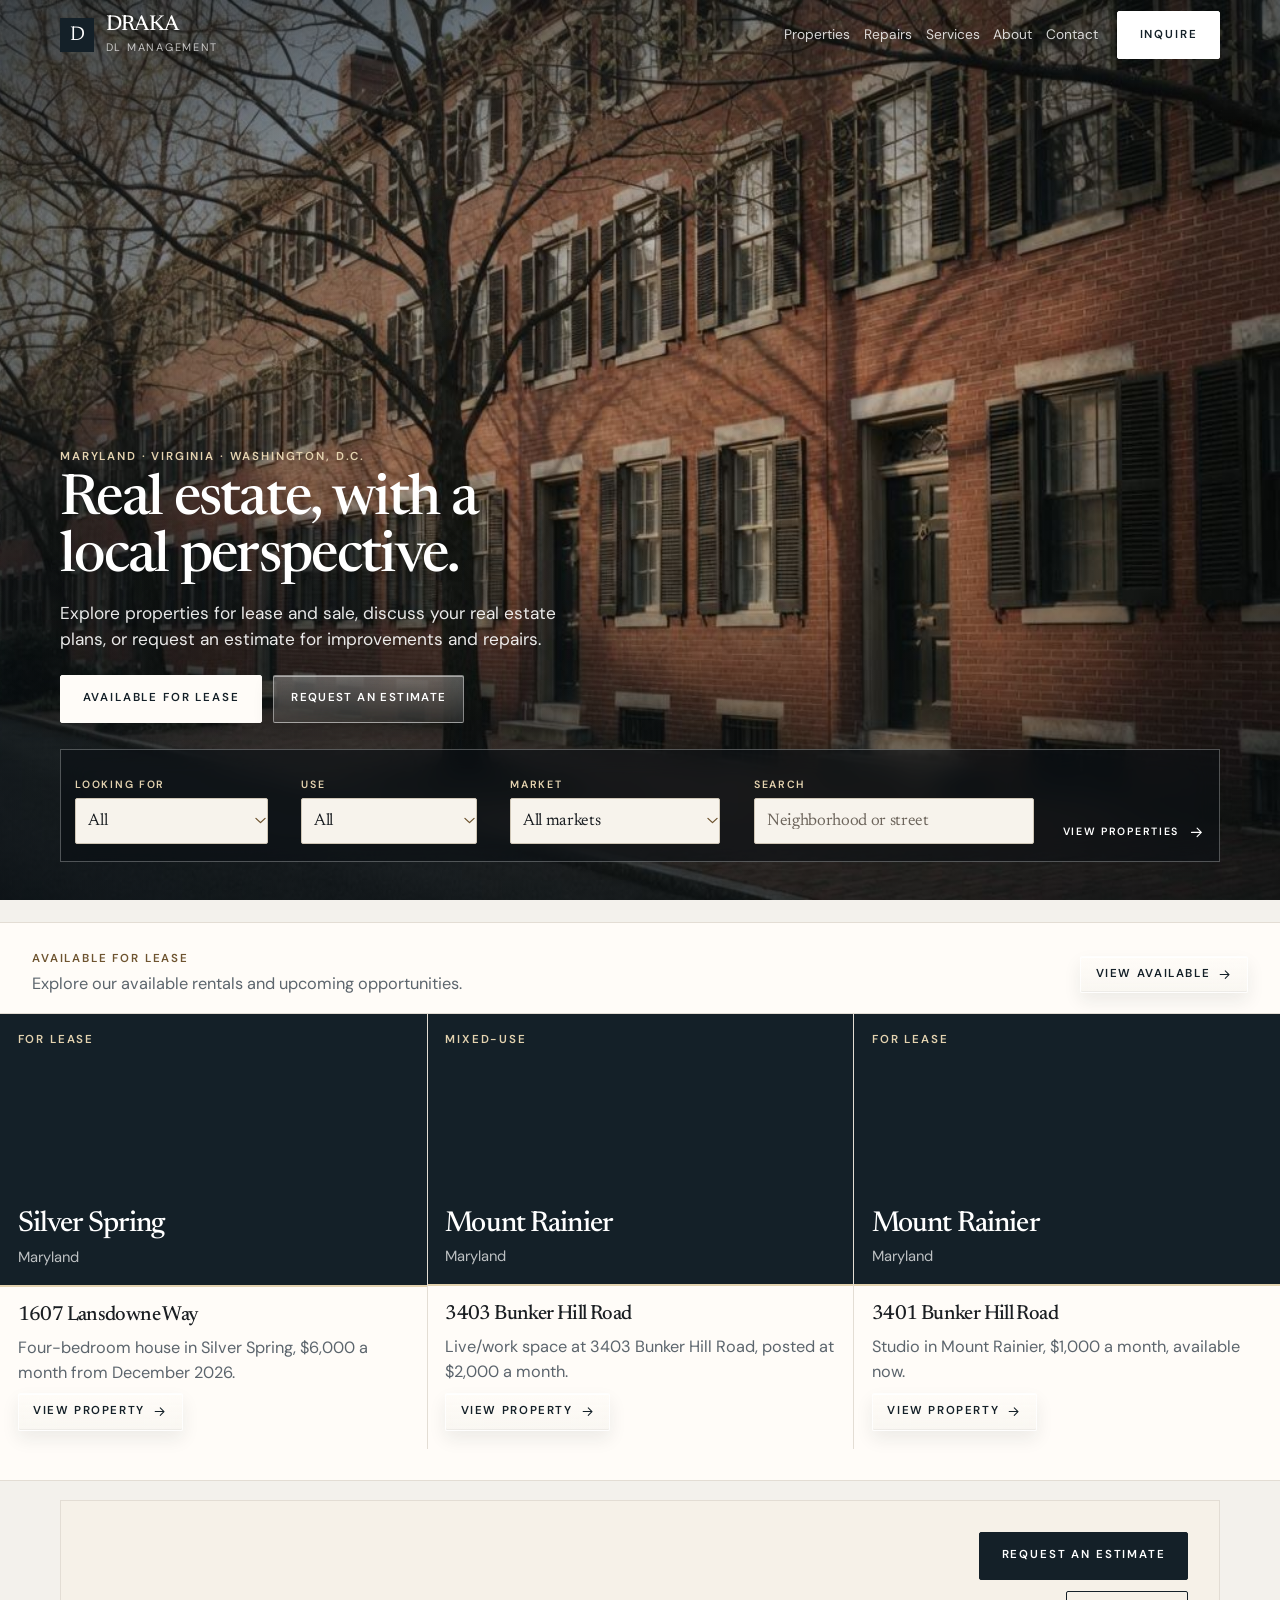
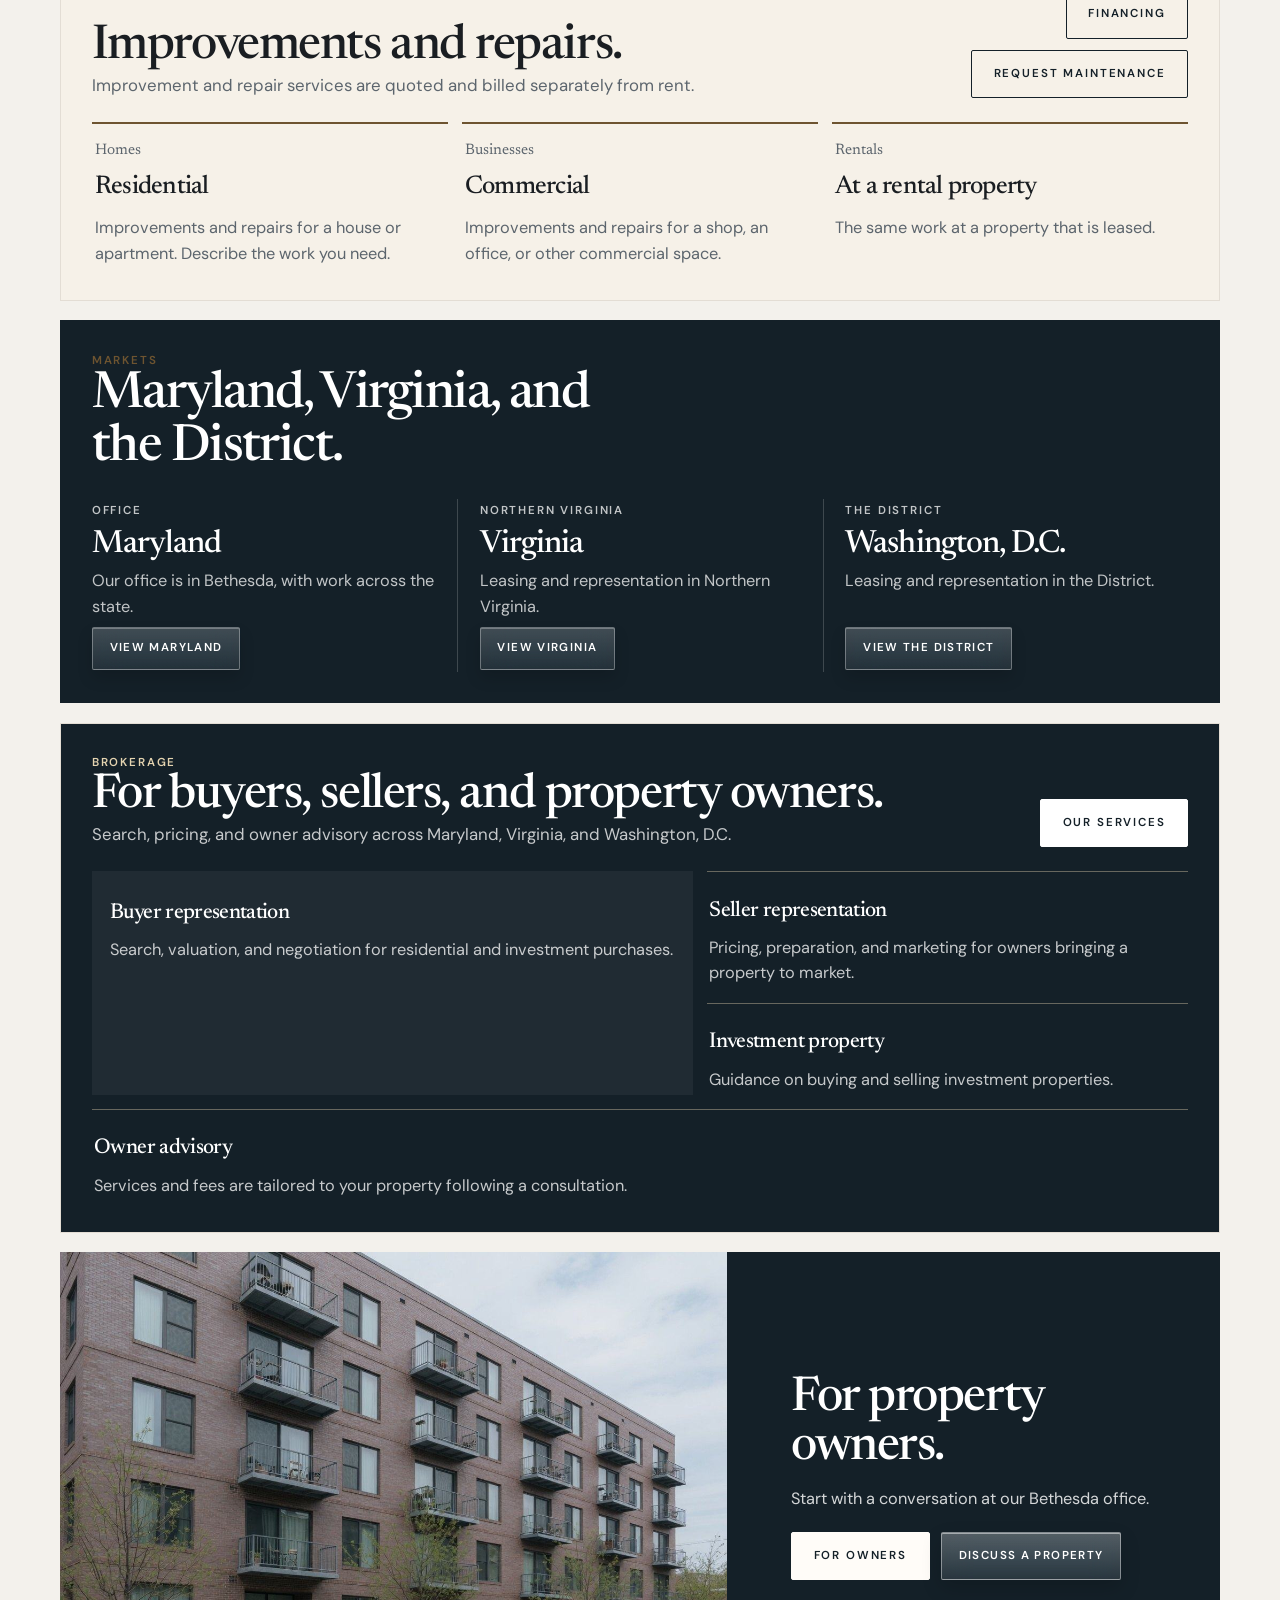
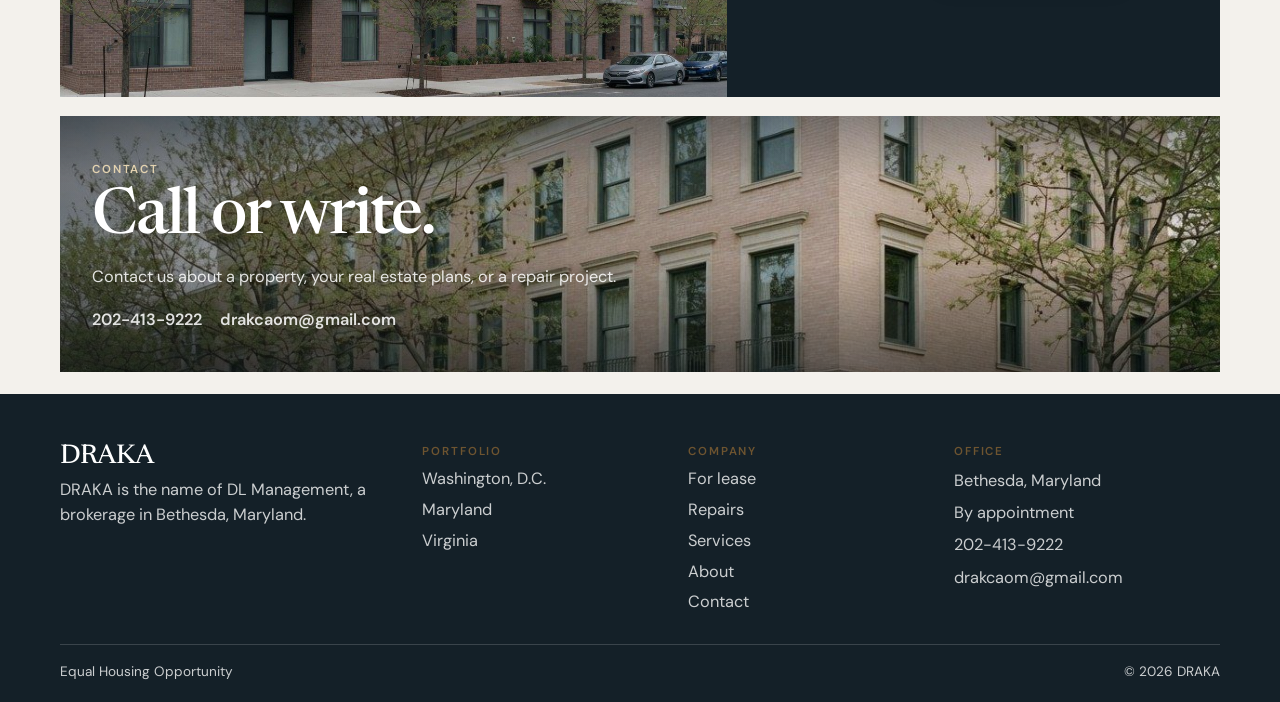
==== commit 29b81aac: "Connect the preview forms to the office inbox." ====
--- a/index.html
+++ b/index.html
@@ -248,7 +248,7 @@
       <span>© <span id="year">2026</span> DRAKA</span>
     </div>
   </footer>
-  <script src="js/data.js?v=3"></script>
+  <script src="js/data.js?v=4"></script>
   <script src="js/portal-preview-origin.js"></script>
   <script src="js/portal-config.js"></script>
   <script src="js/portal-listings.js"></script>
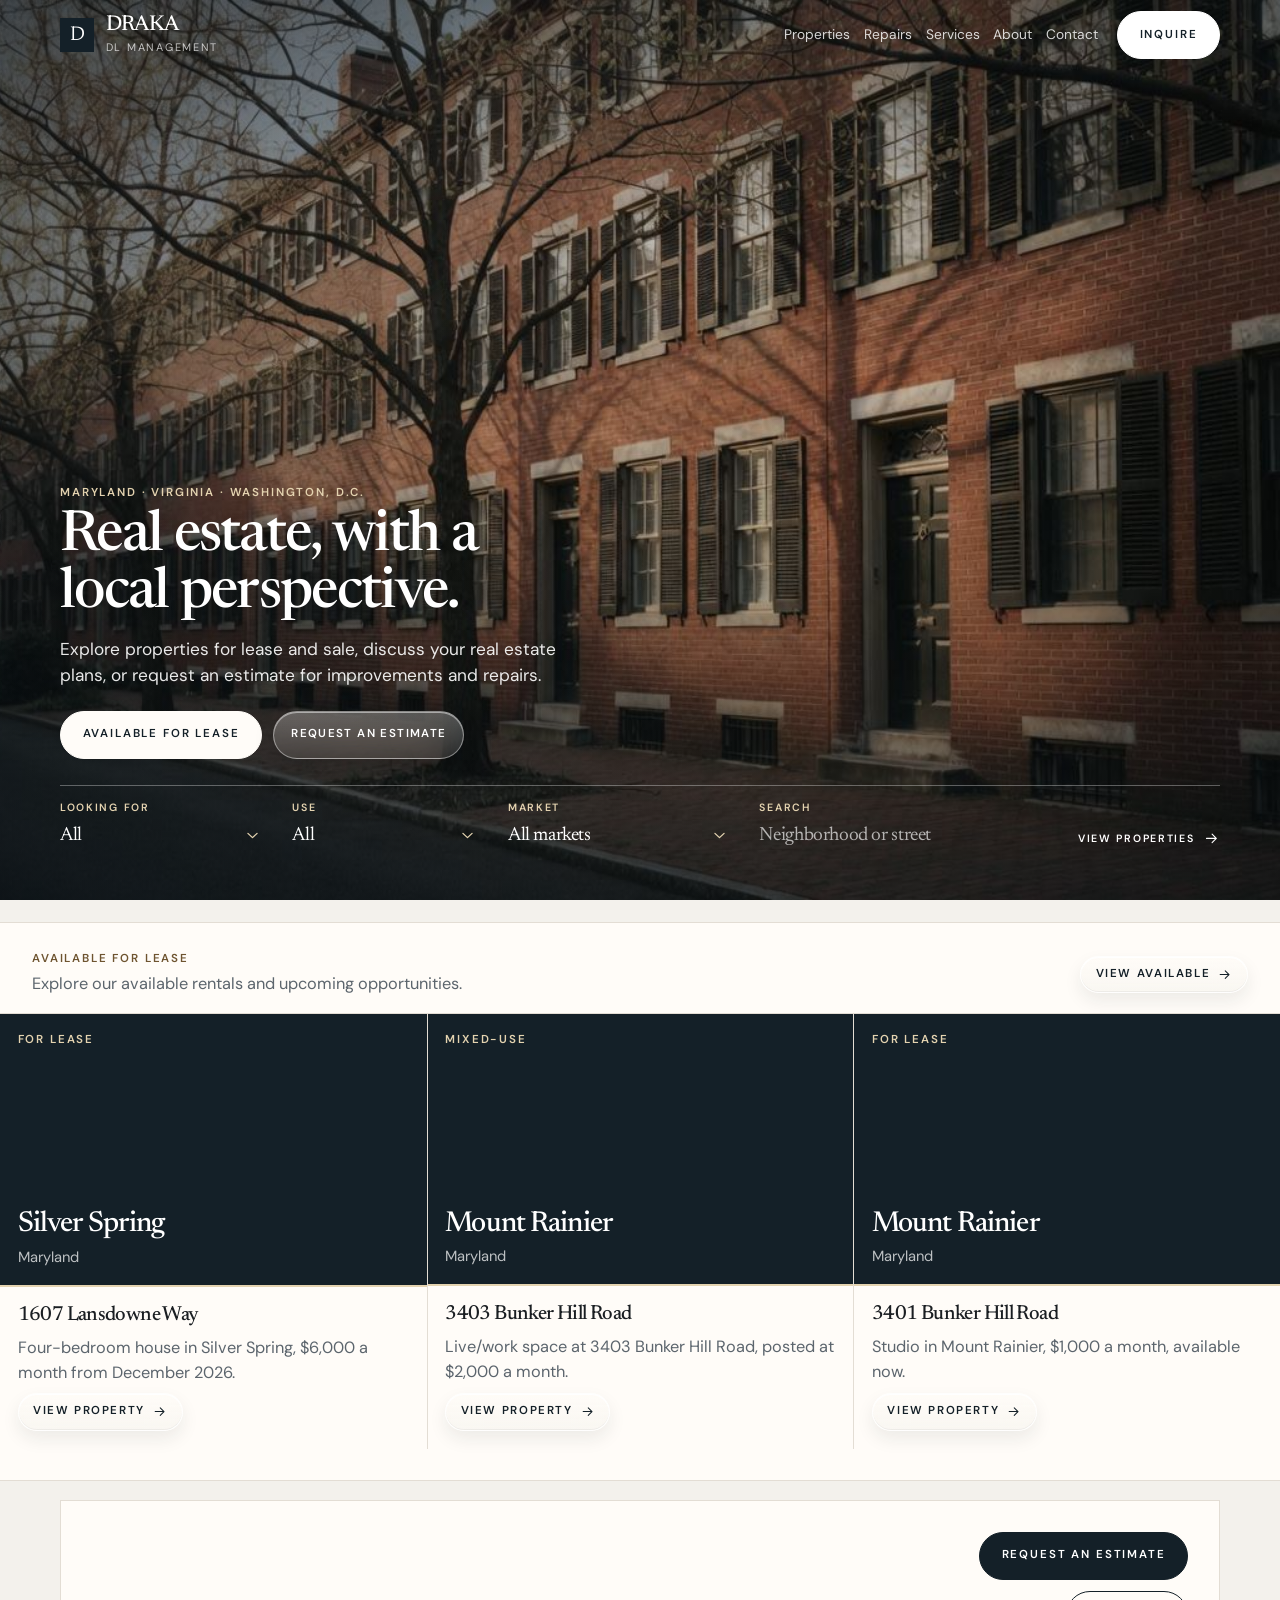
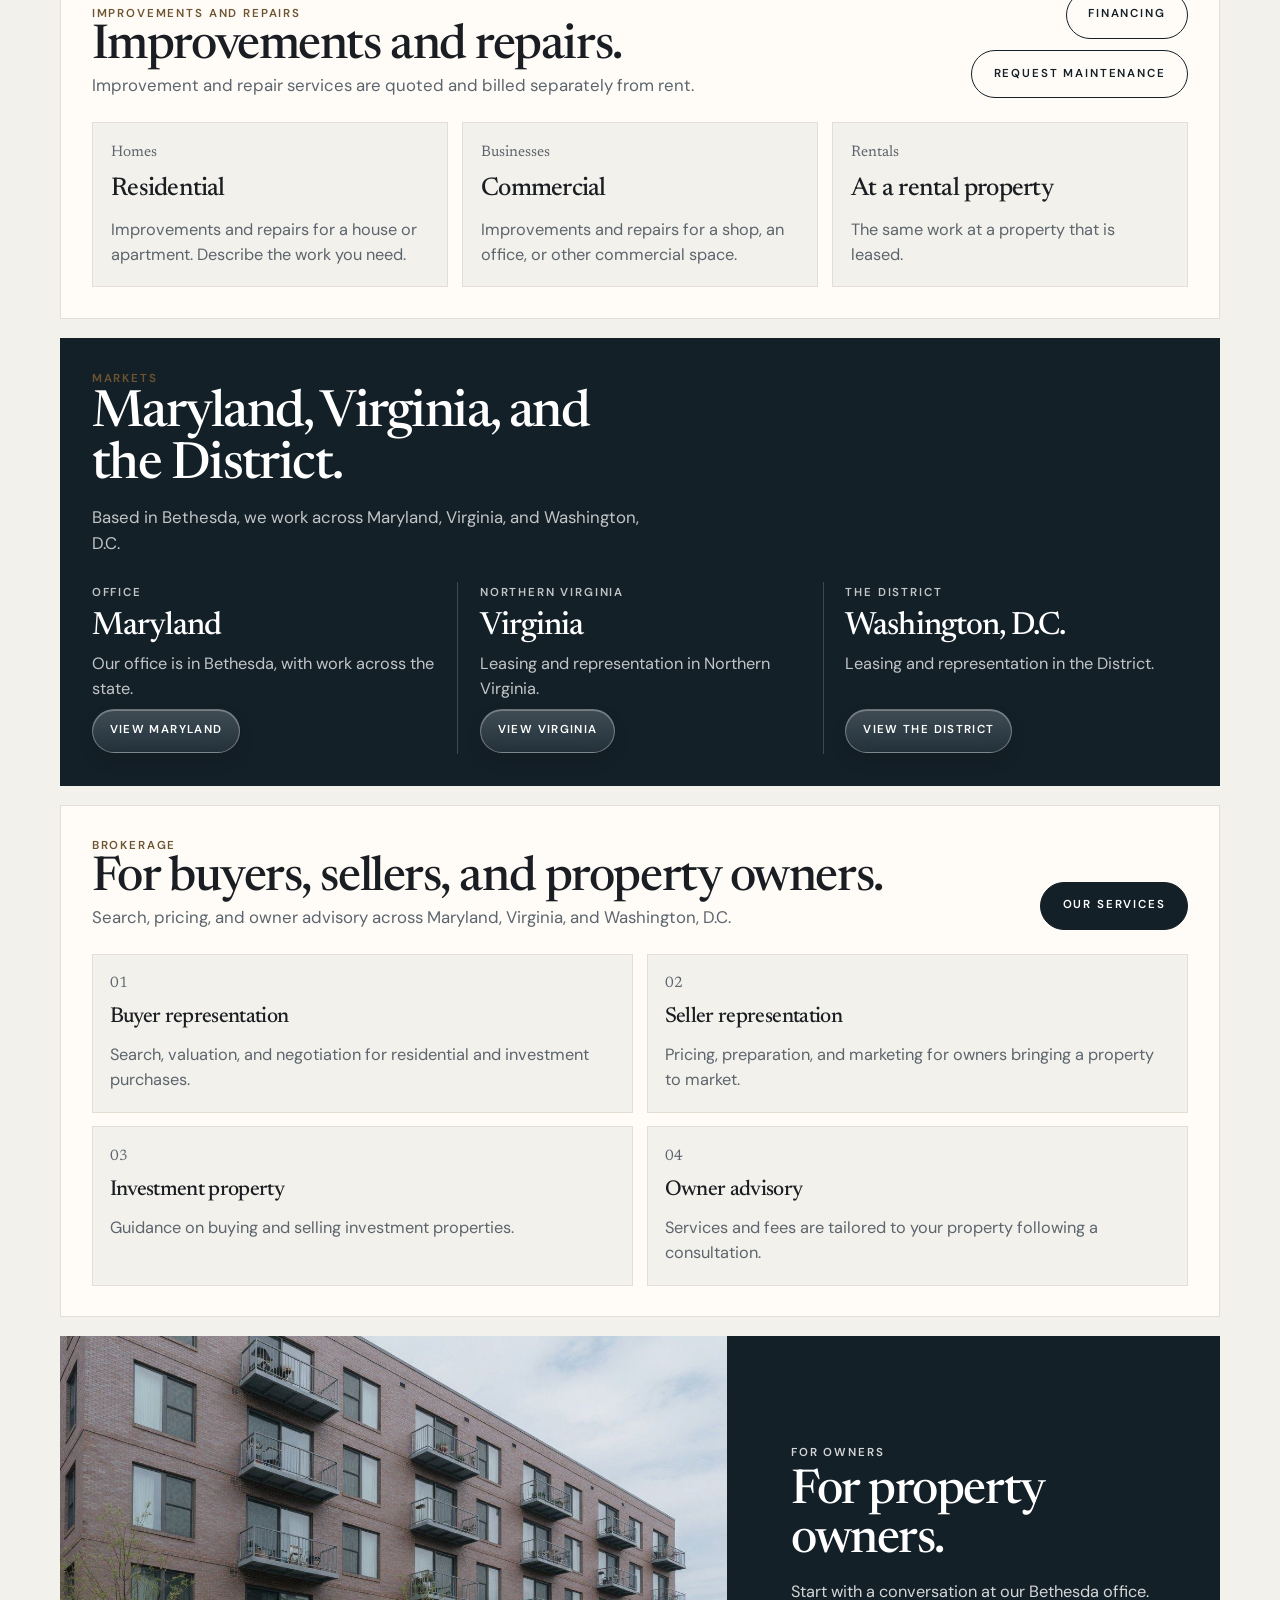
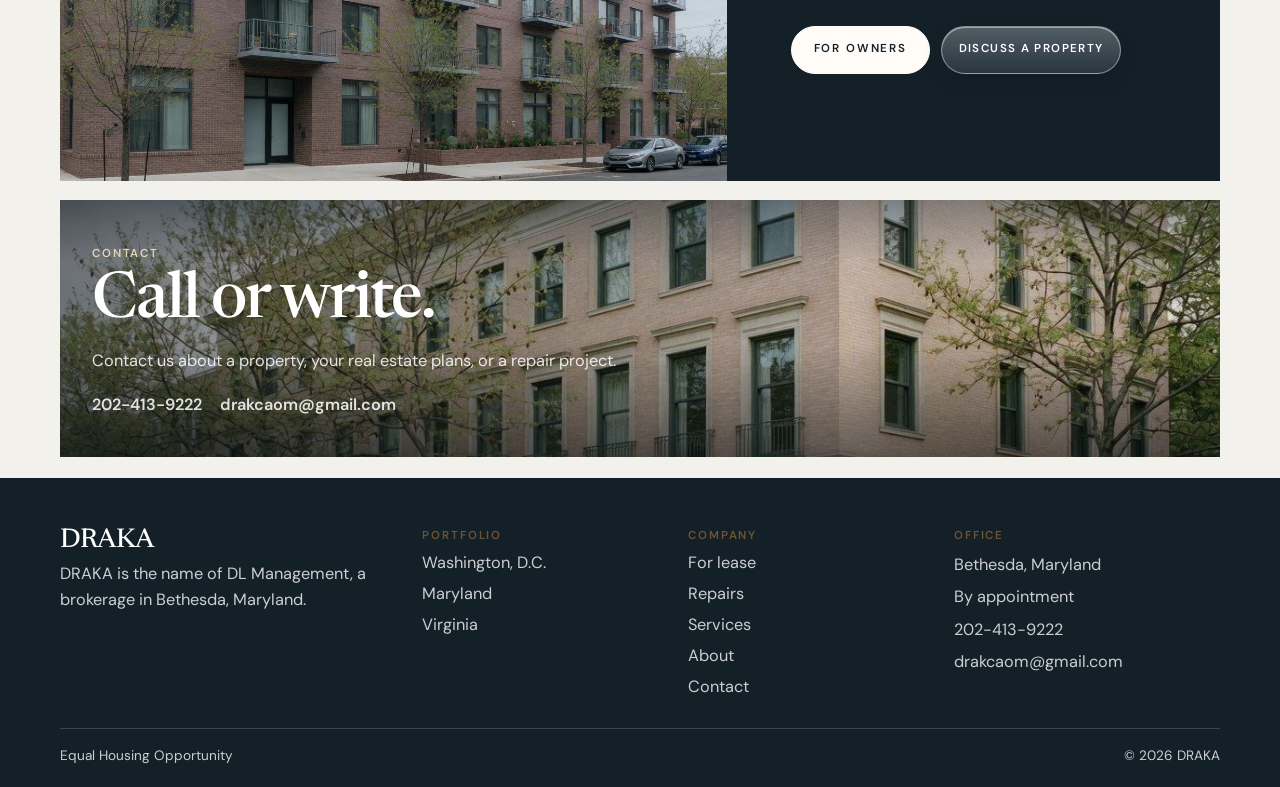
==== commit 8c37197e: "Restore the approved site design and keep the About page under its photo hero." ====
--- a/index.html
+++ b/index.html
@@ -23,7 +23,7 @@
   <link rel="preconnect" href="https://fonts.googleapis.com">
   <link rel="preconnect" href="https://fonts.gstatic.com" crossorigin>
   <link href="https://fonts.googleapis.com/css2?family=DM+Sans:ital,opsz,wght@0,9..40,400;0,9..40,500;0,9..40,600;0,9..40,700&family=Newsreader:opsz,wght@6..72,400;6..72,500;6..72,600&display=swap" rel="stylesheet">
-  <link rel="stylesheet" href="css/styles.css?v=29">
+  <link rel="stylesheet" href="css/styles.css?v=31">
 </head>
 <body data-page="home">
   <a class="skip" href="#main">Skip to content</a>
@@ -111,6 +111,7 @@
       <div class="wrap">
         <div class="section-head-row">
           <div>
+            <p class="eyebrow">Improvements and repairs</p>
             <h2>Improvements and repairs.</h2>
             <p class="lede">Improvement and repair services are quoted and billed separately from rent.</p>
           </div>
@@ -145,6 +146,7 @@
         <div class="section-head">
           <p class="eyebrow">Markets</p>
           <h2>Maryland, Virginia, and the District.</h2>
+          <p class="lede">Based in Bethesda, we work across Maryland, Virginia, and Washington, D.C.</p>
         </div>
         <div class="markets">
           <a class="market" href="properties.html?state=Maryland#page">
@@ -191,6 +193,7 @@
     <section class="band">
       <img src="images/clarendon.jpg" alt="" width="1248" height="832" loading="lazy" decoding="async">
       <div class="band-copy">
+        <p class="eyebrow">For owners</p>
         <h2>For property owners.</h2>
         <p>Start with a conversation at our Bethesda office.</p>
         <div class="hero-actions">
--- a/css/styles.css
+++ b/css/styles.css
@@ -17,7 +17,7 @@
 
 *, *::before, *::after { box-sizing: border-box; }
 [hidden] { display: none !important; }
-html { scroll-behavior: smooth; scroll-padding-top: calc(var(--header) + 1rem); }
+html { scroll-behavior: smooth; }
 body {
   margin: 0;
   background: var(--bg);
@@ -155,7 +155,7 @@
 }
 .btn, .btn-line {
   min-height: 3rem; padding: 0.75rem 1.35rem;
-  border: 1px solid transparent; border-radius: 2px;
+  border: 1px solid transparent; border-radius: 999px;
 }
 .btn { background: var(--navy); color: white; border-color: var(--navy); }
 .site-header .nav-inquire { background: white; color: var(--navy); border-color: white; }
@@ -180,7 +180,7 @@
   min-height: 2.7rem;
   min-width: 0;
   padding: 0.65rem 1.05rem;
-  border-radius: 2px;
+  border-radius: 999px;
   text-decoration: none;
   font-size: 0.72rem;
   font-weight: 600;
@@ -287,18 +287,12 @@
   box-shadow: none;
 }
 .hero .finder {
-  --finder-line: rgba(255, 255, 255, 0.28);
+  --finder-line: rgba(255, 255, 255, 0.32);
   --finder-ink: white;
   --finder-label: #e4d3b0;
-  --finder-muted: #6d655c;
-  --finder-chevron: url("data:image/svg+xml;utf8,<svg xmlns='http://www.w3.org/2000/svg' viewBox='0 0 12 8' fill='none'><path d='M1 1.5 6 6.5 11 1.5' stroke='%236e5430' stroke-width='1.4' stroke-linecap='round' stroke-linejoin='round'/></svg>");
-  color-scheme: light;
-  padding: 0.85rem 0.9rem 0.35rem;
-  background: rgba(20, 32, 40, 0.38);
-  border: 1px solid rgba(255, 255, 255, 0.28);
-  border-top: 1px solid rgba(255, 255, 255, 0.28);
-  backdrop-filter: blur(12px);
-  -webkit-backdrop-filter: blur(12px);
+  --finder-muted: rgba(255, 255, 255, 0.66);
+  --finder-chevron: url("data:image/svg+xml;utf8,<svg xmlns='http://www.w3.org/2000/svg' viewBox='0 0 12 8' fill='none'><path d='M1 1.5 6 6.5 11 1.5' stroke='%23e4d3b0' stroke-width='1.4' stroke-linecap='round' stroke-linejoin='round'/></svg>");
+  color-scheme: dark;
 }
 .finder label {
   display: grid;
@@ -320,25 +314,16 @@
 .finder input {
   width: 100%;
   min-width: 0;
-  border: 1px solid #cfc6b6;
-  border-radius: 2px;
-  background-color: #f7f3ec;
-  padding: 0.55rem 0.75rem;
-  min-height: 2.75rem;
+  border: 0;
+  border-radius: 0;
+  background: transparent;
+  padding: 0;
+  min-height: 1.7rem;
   font-family: var(--serif);
-  font-size: 1.05rem;
+  font-size: 1.2rem;
   letter-spacing: -0.02em;
-  color: var(--ink);
+  color: var(--finder-ink);
   box-shadow: none;
-}
-.finder select:hover,
-.finder input:hover { border-color: var(--brass); }
-.finder select:focus-visible,
-.finder input:focus-visible {
-  outline: 2px solid var(--navy);
-  outline-offset: 2px;
-  border-color: var(--navy);
-  background-color: #fff;
 }
 .finder input::placeholder { color: var(--finder-muted); font-family: var(--serif); }
 .finder select {
@@ -400,7 +385,7 @@
 .contact-line a:hover { border-bottom-color: currentColor; }
 
 .section { padding: clamp(3.2rem, 6vw, 5.2rem) 0; }
-main [id] { scroll-margin-top: calc(var(--header) + 1rem); }
+section[id], #estimate, #owner-start { scroll-margin-top: calc(var(--header) + 0.75rem); }
 body[data-page="properties"] #page {
   scroll-margin-top: var(--header);
   box-shadow: 0 -3rem 0 var(--bg);
@@ -1118,109 +1103,22 @@
 }
 .about-grid img { width: 100%; aspect-ratio: 4/3; object-fit: cover; }
 .form, .form-success {
-  background: rgba(255, 252, 248, 0.84);
-  border: 1px solid rgba(255, 252, 248, 0.78);
-  box-shadow: 0 18px 42px rgba(20, 32, 40, 0.12);
-  backdrop-filter: blur(16px) saturate(1.15);
-  -webkit-backdrop-filter: blur(16px) saturate(1.15);
-  padding: clamp(1.15rem, 2vw, 1.55rem);
-  display: grid;
-  gap: 0.95rem;
-  border-radius: 2px;
-}
-.form-row { display: grid; grid-template-columns: 1fr 1fr; gap: 0.9rem; }
-.field { display: grid; gap: 0.4rem; }
-.field label {
-  display: flex;
-  justify-content: space-between;
-  align-items: baseline;
-  gap: 0.75rem;
-  font-size: 0.72rem;
-  font-weight: 600;
-  letter-spacing: 0.12em;
-  text-transform: uppercase;
-  color: var(--ink);
-}
-.field:has(> :is(input, textarea, select)[required]) > label::after {
-  content: "Required";
-  color: var(--brass);
-  font-size: 0.66rem;
-  letter-spacing: 0.14em;
-}
-.field:has(> :is(input, textarea):not([required])) > label::after {
-  content: "Optional";
-  color: var(--muted);
-  font-weight: 500;
-  font-size: 0.66rem;
-  letter-spacing: 0.14em;
-}
-.desk-form input,
-.desk-form select,
-.desk-form textarea {
-  width: 100%;
-  border: 1px solid #c9c0b2;
-  background-color: #f4efe6;
-  color: var(--ink);
-  padding: 0.75rem 0.85rem;
-  border-radius: 2px;
-  font-size: 1rem;
-  min-height: 3rem;
-  box-shadow: inset 0 1px 0 rgba(255, 255, 255, 0.65);
-}
-.desk-form textarea { min-height: 9rem; resize: vertical; padding-top: 0.8rem; }
-.desk-form select {
-  appearance: none;
-  padding-right: 2.2rem;
-  background-image: url("data:image/svg+xml;utf8,<svg xmlns='http://www.w3.org/2000/svg' viewBox='0 0 12 8' fill='none'><path d='M1 1.5 6 6.5 11 1.5' stroke='%236e5430' stroke-width='1.4' stroke-linecap='round' stroke-linejoin='round'/></svg>");
-  background-repeat: no-repeat;
-  background-position: right 0.8rem center;
-  background-size: 0.72rem;
-  cursor: pointer;
-}
-.desk-form input::placeholder,
-.desk-form textarea::placeholder { color: #6e675f; }
-.desk-form input:hover,
-.desk-form select:hover,
-.desk-form textarea:hover { border-color: var(--brass); }
-.desk-form input:focus-visible,
-.desk-form select:focus-visible,
-.desk-form textarea:focus-visible {
-  outline: 2px solid var(--navy);
-  outline-offset: 2px;
-  border-color: var(--navy);
-  background-color: #fff;
-}
-.desk-form input:not(:placeholder-shown),
-.desk-form textarea:not(:placeholder-shown) { background-color: #fffdf9; border-color: #8d7352; }
-.desk-form input:disabled,
-.desk-form select:disabled,
-.desk-form textarea:disabled {
-  background-color: #e7e2d8;
-  color: #6b645c;
-  border-color: #d5cfc4;
-  cursor: not-allowed;
-}
-.desk-form input[aria-invalid="true"],
-.desk-form textarea[aria-invalid="true"],
-.desk-form select[aria-invalid="true"] {
-  border-color: #8d3b32;
-  background-color: #fbf4f2;
-}
-.desk-form .btn { min-height: 3.15rem; padding-inline: 1.5rem; justify-self: start; }
+  background: var(--white);
+  border: 1px solid var(--line);
+  padding: clamp(1rem, 2vw, 1.4rem);
+  display: grid;
+  gap: 0.85rem;
+}
+.form-row { display: grid; grid-template-columns: 1fr 1fr; gap: 0.85rem; }
+.field { display: grid; gap: 0.35rem; }
+.field label { font-size: 0.75rem; letter-spacing: 0.08em; text-transform: uppercase; color: var(--muted); }
+input, select, textarea {
+  width: 100%; border: 1px solid var(--line); background: var(--white);
+  padding: 0.75rem 0.8rem; border-radius: 0; font-size: 1rem;
+}
+textarea { min-height: 8.5rem; resize: vertical; }
+input[aria-invalid="true"], textarea[aria-invalid="true"] { border-color: #8d3b32; }
 .error { color: #8d3b32; font-size: 0.85rem; margin: 0; letter-spacing: 0; text-transform: none; }
-.form-status { margin: 0.8rem 0 0; color: #8d3b32; font-weight: 600; max-width: 36rem; }
-.hp {
-  position: absolute;
-  width: 1px;
-  height: 1px;
-  padding: 0;
-  margin: -1px;
-  overflow: hidden;
-  clip: rect(0, 0, 0, 0);
-  white-space: nowrap;
-  border: 0;
-}
-.bio-unresolved { margin-top: 0.85rem; color: #8d3b32; font-weight: 600; max-width: 36rem; }
 .form-hint { margin: 0.15rem 0 0; color: var(--muted); font-size: 0.92rem; max-width: 36rem; }
 .form-success h2 { font-size: 2.2rem; margin: 0.2rem 0 0.5rem; }
 .form-success p { color: var(--muted); }
@@ -1514,11 +1412,72 @@
 body[data-page="services"] .inquiry-block .lede a,
 body[data-page="improvements"] .inquiry-block .lede a { color: var(--ink); }
 
-body[data-page="services"] .inquiry-block .lede,
-body[data-page="improvements"] .inquiry-stage .lede,
-body[data-page="services"] .inquiry-stage .lede { color: rgba(255, 255, 255, 0.86); }
-body[data-page="services"] .inquiry-stage .lede a,
-body[data-page="improvements"] .inquiry-stage .lede a { color: white; }
+body[data-page="services"] .form,
+body[data-page="services"] .form-success,
+body[data-page="improvements"] .form,
+body[data-page="improvements"] .form-success {
+  background: transparent;
+  border: 0;
+  padding: 0;
+  gap: 1.05rem;
+}
+body[data-page="services"] .form-row,
+body[data-page="improvements"] .form-row { gap: 1rem 1.15rem; }
+body[data-page="services"] .field,
+body[data-page="improvements"] .field { gap: 0.28rem; }
+body[data-page="services"] .field label,
+body[data-page="improvements"] .field label {
+  color: var(--brass);
+  font-size: 0.68rem;
+  font-weight: 600;
+  letter-spacing: 0.14em;
+}
+body[data-page="services"] .form input,
+body[data-page="services"] .form select,
+body[data-page="services"] .form textarea,
+body[data-page="improvements"] .form input,
+body[data-page="improvements"] .form select,
+body[data-page="improvements"] .form textarea {
+  background-color: transparent;
+  border: 0;
+  border-bottom: 1px solid #d4cdc3;
+  border-radius: 0;
+  padding: 0.65rem 0 0.55rem;
+}
+body[data-page="improvements"] .form select {
+  appearance: none;
+  padding-right: 1.4rem;
+  background-image: url("data:image/svg+xml;utf8,<svg xmlns='http://www.w3.org/2000/svg' viewBox='0 0 12 8' fill='none'><path d='M1 1.5 6 6.5 11 1.5' stroke='%238d7044' stroke-width='1.4' stroke-linecap='round' stroke-linejoin='round'/></svg>");
+  background-repeat: no-repeat;
+  background-position: right 0.1rem center;
+  background-size: 0.7rem;
+}
+body[data-page="services"] .form textarea,
+body[data-page="improvements"] .form textarea {
+  min-height: 7.25rem;
+  border: 1px solid #d4cdc3;
+  padding: 0.7rem 0.8rem;
+  background: var(--white);
+}
+body[data-page="services"] .page-band .form textarea,
+body[data-page="improvements"] .page-band .form textarea { background: var(--bg); }
+body[data-page="services"] .form input:focus-visible,
+body[data-page="services"] .form select:focus-visible,
+body[data-page="improvements"] .form input:focus-visible,
+body[data-page="improvements"] .form select:focus-visible,
+body[data-page="contact"] .form input:focus-visible,
+body[data-page="contact"] .form select:focus-visible {
+  outline: 2px solid var(--navy);
+  outline-offset: 3px;
+  border-bottom-color: var(--navy);
+}
+body[data-page="services"] .form textarea:focus-visible,
+body[data-page="improvements"] .form textarea:focus-visible,
+body[data-page="contact"] .form textarea:focus-visible {
+  outline: 2px solid var(--navy);
+  outline-offset: 3px;
+  border-color: var(--navy);
+}
 body[data-page="services"] .form .btn,
 body[data-page="improvements"] .form .btn { justify-self: start; margin-top: 0.35rem; }
 body[data-page="services"] .form-follow,
@@ -1552,390 +1511,82 @@
   body[data-page="improvements"] .page-hero .wrap { padding-bottom: 6.25rem; }
 }
 
-/* Editorial composition */
-.btn:hover, .btn-line:hover, .btn-glass:hover { transition: background .2s ease, color .2s ease, border-color .2s ease; }
-.btn:active, .btn-line:active, .btn-glass:active { transform: translateY(1px); }
-
-.text-action {
-  display: inline-flex;
-  align-items: center;
-  width: fit-content;
-  margin-top: auto;
-  padding-top: 0.85rem;
-  color: inherit;
-  font-size: 0.72rem;
-  font-weight: 600;
-  letter-spacing: 0.14em;
-  text-transform: uppercase;
-  text-decoration: none;
-  border-bottom: 1px solid currentColor;
-}
-.text-action:hover { color: var(--brass); }
-
-.about-intro { padding-bottom: 0.4rem; }
-.about-intro-grid {
-  display: grid;
-  grid-template-columns: minmax(0, 0.9fr) minmax(0, 1.1fr);
-  gap: clamp(1.4rem, 4vw, 4rem);
-  align-items: end;
-}
-.about-intro h2 { font-size: clamp(2.35rem, 4.4vw, 3.7rem); max-width: 11em; }
-.about-dek {
-  font-family: var(--serif);
-  font-size: clamp(1.22rem, 2vw, 1.55rem);
-  line-height: 1.35;
+/* Form clarity and status. These rules do not change page layout. */
+.desk-form input,
+.desk-form select,
+.desk-form textarea {
+  background: #fffcf8;
+  border-color: #c9c0b2;
   color: var(--ink);
-}
-.about-compose { background: #e7dfd2; }
-.about-coverage { padding-top: clamp(1.8rem, 3vw, 2.6rem); padding-bottom: clamp(2.2rem, 4vw, 3.2rem); }
-.about-people { padding: 1.15rem 0 1.2rem; }
-.about-people h2 { font-size: clamp(1.85rem, 3vw, 2.4rem); margin: 0 0 0.7rem; }
-.people {
-  list-style: none;
-  margin: 0;
-  padding: 0;
-  display: grid;
-  grid-template-columns: repeat(2, minmax(0, 20rem));
-  gap: 0.2rem 2.5rem;
-}
-.people li { padding: 0.6rem 0 0.15rem; border-top: 1px solid rgba(20, 32, 40, 0.16); }
-.people h3 { font-family: var(--serif); font-size: clamp(1.5rem, 2.2vw, 1.9rem); font-weight: 500; letter-spacing: -0.03em; }
-.people p { margin-top: 0.2rem; color: var(--muted); }
-.estimate-aside { margin-top: 0.95rem; }
-.estimate-aside a {
-  color: white;
-  font-size: 0.72rem;
-  font-weight: 600;
-  letter-spacing: 0.14em;
-  text-transform: uppercase;
-  text-decoration: none;
-  border-bottom: 1px solid rgba(255, 255, 255, 0.7);
-}
-.estimate-aside a:hover { color: #e4d3b0; border-bottom-color: #e4d3b0; }
-.about-coverage { background: var(--navy); color: white; }
-.about-coverage h2,
-.about-coverage h3 { color: white; }
-.coverage-layout {
-  display: grid;
-  grid-template-columns: minmax(0, 1.55fr) minmax(14rem, 0.7fr);
-  gap: clamp(0.9rem, 2vw, 1.4rem);
-  align-items: stretch;
-}
-.coverage-services {
-  list-style: none;
-  margin: 0;
-  padding: 0;
-  display: grid;
-  grid-template-columns: 1fr 1fr;
-  gap: 0.75rem;
-}
-.coverage-services li {
-  display: flex;
-  flex-direction: column;
-  gap: 0.4rem;
-  min-height: 100%;
-  padding: 1.15rem 1.1rem 1.2rem;
-  background: rgba(255, 255, 255, 0.06);
-  border: 1px solid rgba(255, 255, 255, 0.12);
-}
-.coverage-services h3 { font-family: var(--serif); font-size: 1.55rem; font-weight: 500; }
-.coverage-services p { color: rgba(255, 255, 255, 0.78); }
-.coverage-services p a { color: #e4d3b0; }
-.coverage-services .text-action { color: #e4d3b0; }
-.coverage-services .text-action:hover,
-.coverage-services p a:hover { color: white; }
-.coverage-region { background: #e4d3b0; color: var(--navy); padding: 1.35rem 1.2rem 1.45rem; }
-.coverage-region .kicker { color: var(--navy); }
-.coverage-region ul { list-style: none; margin: 0.85rem 0 1rem; padding: 0; }
-.coverage-region li {
-  font-family: var(--serif);
-  font-size: clamp(1.55rem, 2vw, 2rem);
-  line-height: 1.15;
-}
-.coverage-region p { color: var(--navy); }
-
-.offer-board {
-  display: grid;
-  grid-template-columns: minmax(0, 1.15fr) minmax(0, 0.85fr);
-  gap: 0.75rem;
-}
-.offer-primary { grid-row: span 2; }
-.offer-primary,
-.offer-side,
-.offer-wide { min-width: 0; }
-.offer-primary {
-  display: flex;
-  flex-direction: column;
-  gap: 0.7rem;
-  padding: clamp(1.4rem, 3vw, 2.2rem);
-  background: var(--navy);
-  color: white;
-}
-.offer-primary h3,
-.offer-side h3,
-.offer-wide h3 {
-  font-family: var(--serif);
-  font-weight: 500;
-  letter-spacing: -0.03em;
-  line-height: 1.05;
-}
-.offer-primary h3 { font-size: clamp(2.1rem, 3vw, 2.9rem); color: white; }
-.offer-primary p { color: rgba(255, 255, 255, 0.78); max-width: 28rem; }
-.offer-primary .btn {
-  margin-top: auto;
-  align-self: flex-start;
-  background: white;
-  color: var(--navy);
-  border-color: white;
-}
-.offer-primary .btn:hover { background: #f4efe6; }
-.offer-side {
-  display: flex;
-  flex-direction: column;
-  gap: 0.4rem;
-  padding: 1.25rem 1.2rem 1.3rem;
-  background: #fffcf8;
-  border: 1px solid #e3ddd4;
-}
-.offer-side-quiet { background: #e9e2d6; border-color: transparent; }
-.offer-side h3 { font-size: clamp(1.55rem, 2vw, 1.95rem); }
-.offer-side p { color: var(--muted); }
-.offer-wide {
-  grid-column: 1 / -1;
-  display: flex;
-  justify-content: space-between;
-  align-items: end;
-  gap: 1.25rem 2rem;
-  padding: 1.35rem 1.4rem;
-  background: #1d303b;
-  color: white;
-}
-.offer-wide h3 { font-size: clamp(1.7rem, 2.4vw, 2.25rem); color: white; }
-.offer-wide p { color: rgba(255, 255, 255, 0.78); max-width: 36rem; margin-top: 0.35rem; }
-.offer-wide .btn { background: transparent; color: white; border-color: rgba(255, 255, 255, 0.72); flex: none; }
-.offer-wide .btn:hover { background: white; color: var(--navy); }
-
-.support-panel {
-  margin-top: 1.15rem;
-  background: #f7f3ec;
-  border: 1px solid #d9d0c3;
-}
-.support-panel summary {
-  display: flex;
-  justify-content: space-between;
-  align-items: center;
-  gap: 1rem;
-  padding: 1.05rem 1.2rem;
-  cursor: pointer;
-  list-style: none;
-  font-family: var(--serif);
-  font-size: clamp(1.45rem, 2vw, 1.8rem);
-  font-weight: 500;
-}
-.support-panel summary::-webkit-details-marker { display: none; }
-.support-panel summary::after { content: "+"; color: var(--brass); font-size: 1.6rem; line-height: 1; }
-.support-panel[open] summary::after { content: "–"; }
-.support-panel summary:focus-visible,
-.faq summary:focus-visible { outline: 2px solid var(--navy); outline-offset: -3px; }
-.support-body { padding: 0 1.2rem 1.25rem; }
-.support-body > p { color: var(--muted); max-width: 42rem; }
-
-.owner-rail,
-.process-rail {
-  list-style: none;
-  margin: 0;
-  padding: 0;
-  display: grid;
-  grid-template-columns: 1.2fr 0.9fr 0.95fr;
-  gap: 0.7rem;
-}
-.owner-rail li,
-.process-rail li {
-  padding: 1.2rem 1.1rem 1.3rem;
-  background: #fffcf8;
-  border-top: 3px solid var(--brass);
-}
-.owner-rail h3,
-.process-rail h3 {
-  font-family: var(--serif);
-  font-size: clamp(1.4rem, 2vw, 1.8rem);
-  font-weight: 500;
-  letter-spacing: -0.03em;
-  margin-bottom: 0.4rem;
-}
-.process-rail li:first-child,
-.owner-rail li:last-child { background: var(--navy); color: white; border-top-color: #e4d3b0; }
-.process-rail li:first-child p,
-.owner-rail li:last-child p { color: rgba(255, 255, 255, 0.78); }
-.owner-facts {
-  display: grid;
-  grid-template-columns: 1.25fr 0.85fr;
-  gap: 0.7rem;
-  margin-top: 0.7rem;
-}
-.owner-facts > div { padding: 1.35rem 1.25rem 1.45rem; }
-.owner-facts > div:first-child { background: #fffcf8; }
-.owner-facts > div:last-child { background: #1d303b; color: white; }
-.owner-facts h3 { font-family: var(--serif); font-size: 1.7rem; font-weight: 500; margin-bottom: 0.35rem; }
-.owner-facts > div:last-child h3 { color: white; }
-.owner-facts > div:last-child .list { color: rgba(255, 255, 255, 0.84); }
-body[data-page="services"] #owners { background: #e7dfd2; }
-
-.inquiry-stage,
-.contact-stage { position: relative; isolation: isolate; overflow: hidden; }
-.inquiry-stage { margin-top: clamp(1.8rem, 4vw, 2.8rem); padding: clamp(1.2rem, 2.5vw, 1.8rem); }
-.contact-stage { padding: clamp(2.2rem, 5vw, 3.6rem) 0; }
-.inquiry-stage-photo {
-  position: absolute;
-  inset: 0;
-  width: 100%;
-  height: 100%;
-  max-width: none;
-  object-fit: cover;
-  z-index: -2;
-}
-.inquiry-stage::after,
-.contact-stage::after {
-  content: "";
-  position: absolute;
-  inset: 0;
-  z-index: -1;
-  background: linear-gradient(105deg, rgba(10, 16, 20, 0.84) 0%, rgba(10, 16, 20, 0.62) 46%, rgba(10, 16, 20, 0.42) 100%);
-}
-body[data-page] .inquiry-stage .inquiry-block { position: relative; z-index: 1; margin-top: 0; padding-top: 0; border-top: 0; }
-.contact-stage .wrap { position: relative; z-index: 1; }
-.inquiry-stage h2,
-.inquiry-stage .photo-note { color: white; }
-.inquiry-stage .eyebrow { color: #e4d3b0; }
-.inquiry-stage .photo-note { color: rgba(255, 255, 255, 0.78); }
-.contact-panel {
-  background: rgba(20, 32, 40, 0.88);
-  color: white;
-  padding: clamp(1.2rem, 2vw, 1.6rem);
-  border: 1px solid rgba(255, 255, 255, 0.16);
-}
-.contact-panel .desk-lines { margin-top: 0; }
-.contact-panel .desk-lines a,
-.contact-panel h2 { color: white; }
-.contact-panel .info-card {
-  background: transparent;
-  border: 0;
-  padding: 1.1rem 0 0;
-  margin-top: 0.4rem;
-  box-shadow: none;
-}
-.contact-panel .info-card p,
-.contact-panel .photo-note { color: rgba(255, 255, 255, 0.78); }
-.page-band .inquiry-stage .form,
-.page-band .inquiry-stage .form-success,
-.contact-stage .form,
-.contact-stage .form-success {
-  background: rgba(255, 252, 248, 0.84);
-  border: 1px solid rgba(255, 252, 248, 0.8);
-}
-body[data-page="improvements"] .edit-split { gap: 0.7rem; }
-body[data-page="improvements"] .edit-split > div { background: #fffcf8; padding: 1.25rem 1.15rem 1.35rem; }
-body[data-page="improvements"] .edit-split > div + div {
-  border-left: 0;
-  padding-left: 1.15rem;
-  background: var(--navy);
-  color: white;
-}
-body[data-page="improvements"] .edit-split > div + div h3,
-body[data-page="improvements"] .edit-split > div + div p { color: white; }
-body[data-page="improvements"] .edit-split > div + div p {
-  font-family: var(--serif);
-  font-size: clamp(1.45rem, 2.2vw, 1.9rem);
-  line-height: 1.25;
-}
-body[data-page="improvements"] .edit-aside {
-  background: #f4efe6;
-  border: 1px solid #d9d0c3;
-  padding: 1.3rem 1.2rem 1.4rem;
-}
-body[data-page="improvements"] #maintenance { background: #1d303b; color: white; }
-body[data-page="improvements"] #maintenance h2 { color: white; }
-body[data-page="improvements"] #maintenance .lede,
-body[data-page="improvements"] #maintenance .repair-aside { color: rgba(255, 255, 255, 0.8); }
-body[data-page="improvements"] #maintenance .lede a,
-body[data-page="improvements"] #maintenance .repair-aside a { color: white; }
-body[data-page="improvements"] #maintenance .callout {
-  background: #f4efe6;
-  color: var(--ink);
-  border-left: 4px solid #8d3b32;
-  font-weight: 600;
-}
-body[data-page="improvements"] #maintenance .form,
-body[data-page="improvements"] #maintenance .form-success { background: #fffcf8; }
-
-.home-repairs > .wrap { background: #f6f1e8; }
-.home-repairs .step { background: transparent; border: 0; border-top: 2px solid var(--brass); padding: 0.95rem 0.2rem 0.2rem; }
-.home-practice > .wrap { background: var(--navy); color: white; }
-.home-practice h2,
-.home-practice .service-card h3 { color: white; }
-.home-practice .lede,
-.home-practice .service-card p { color: rgba(255, 255, 255, 0.76); }
-.home-practice .eyebrow { color: #e4d3b0; }
-.home-practice .service-grid { grid-template-columns: 1.25fr 1fr; align-items: stretch; }
-.home-practice .service-card {
-  background: transparent;
-  border: 0;
-  border-top: 1px solid rgba(228, 211, 176, 0.4);
-  padding: 1.05rem 0.15rem 0.2rem;
-}
-.home-practice .service-card:first-child {
-  grid-row: span 2;
-  background: rgba(255, 255, 255, 0.05);
-  border-top: 0;
-  padding: 1.25rem 1.15rem;
-}
-.home-practice .service-card:nth-child(4) { grid-column: 1 / -1; }
-.home-practice .num { display: none; }
-.home-practice .btn { background: white; color: var(--navy); border-color: white; }
-.home-practice .btn:hover { background: #f4efe6; }
-.hero .finder { background: rgba(10, 16, 20, 0.62); }
-
+  min-height: 3rem;
+}
+.desk-form textarea { min-height: 8.5rem; }
+.desk-form input::placeholder,
+.desk-form textarea::placeholder { color: #6e675f; }
 .desk-form input:focus-visible,
 .desk-form select:focus-visible,
 .desk-form textarea:focus-visible {
+  outline: 2px solid var(--navy);
+  outline-offset: 2px;
   border-color: var(--navy);
-  background-color: #fff;
+  background: #fff;
 }
 .desk-form input[aria-invalid="true"],
 .desk-form textarea[aria-invalid="true"],
 .desk-form select[aria-invalid="true"] {
   border-color: #8d3b32;
-  background-color: #fbf4f2;
-}
-@supports not ((backdrop-filter: blur(8px)) or (-webkit-backdrop-filter: blur(8px))) {
-  .form, .form-success, .hero .finder { background: #fffcf8; backdrop-filter: none; }
-  .hero .finder { background: rgba(10, 16, 20, 0.88); }
-}
-
-@media (max-width: 900px) {
-  .about-intro-grid,
-  .about-compose-grid,
-  .coverage-layout,
-  .offer-board,
-  .owner-rail,
-  .process-rail,
-  .owner-facts { grid-template-columns: 1fr; }
-  .offer-primary { grid-row: auto; }
-  .offer-wide { flex-direction: column; align-items: flex-start; }
-  .coverage-services { grid-template-columns: 1fr; }
-  .people { grid-template-columns: 1fr; }
-  .home-practice .service-grid { grid-template-columns: 1fr; }
-  .home-practice .service-card:first-child { grid-row: auto; }
+  background: #fbf4f2;
+}
+.form-status { margin: 0.15rem 0 0; color: #8d3b32; font-weight: 600; max-width: 36rem; }
+.hp {
+  position: absolute;
+  width: 1px;
+  height: 1px;
+  padding: 0;
+  margin: -1px;
+  overflow: hidden;
+  clip: rect(0, 0, 0, 0);
+  white-space: nowrap;
+  border: 0;
+}
+.bio-unresolved { margin-top: 0.85rem; color: #8d3b32; font-weight: 600; max-width: 36rem; }
+
+/* About body only. Does not restyle the hero, header, footer, or other pages. */
+body[data-page="about"] .about-copy { max-width: 42rem; }
+body[data-page="about"] .about-copy h2 {
+  font-size: clamp(1.85rem, 3vw, 2.45rem);
+  margin: 2.15rem 0 0.65rem;
+}
+body[data-page="about"] .about-copy h2:first-child { margin-top: 0; }
+body[data-page="about"] .about-copy h3 {
+  font-size: clamp(1.45rem, 2vw, 1.8rem);
+  margin: 0;
+}
+body[data-page="about"] .about-copy p {
+  max-width: 40rem;
+  margin-top: 0.7rem;
+  color: var(--ink);
+  line-height: 1.55;
+}
+body[data-page="about"] .about-copy a:not(.btn):not(.btn-line) {
+  color: var(--navy);
+  text-underline-offset: 0.15em;
+}
+body[data-page="about"] .about-lead {
+  display: grid;
+  grid-template-columns: repeat(2, minmax(0, 16rem));
+  gap: 1rem 2rem;
+  margin-top: 0.85rem;
+}
+body[data-page="about"] .about-lead p { color: var(--muted); margin-top: 0.25rem; }
+body[data-page="about"] .about-actions {
+  display: flex;
+  flex-wrap: wrap;
+  gap: 0.7rem;
+  margin-top: 1.1rem;
 }
 @media (max-width: 640px) {
-  .offer-primary .btn,
-  .offer-wide .btn,
-  .desk-form .btn { width: 100%; }
-}
-@media (prefers-reduced-motion: reduce) {
-  html { scroll-behavior: auto; }
-  .btn, .btn-line, .btn-glass, .text-action, .finder-go, .site-header, .chip {
-    transition: none;
-  }
-  .btn:active, .btn-line:active, .btn-glass:active { transform: none; }
-}
+  body[data-page="about"] .about-lead { grid-template-columns: 1fr; }
+  body[data-page="about"] .about-actions .btn,
+  body[data-page="about"] .about-actions .btn-line { width: 100%; max-width: 22rem; }
+}
